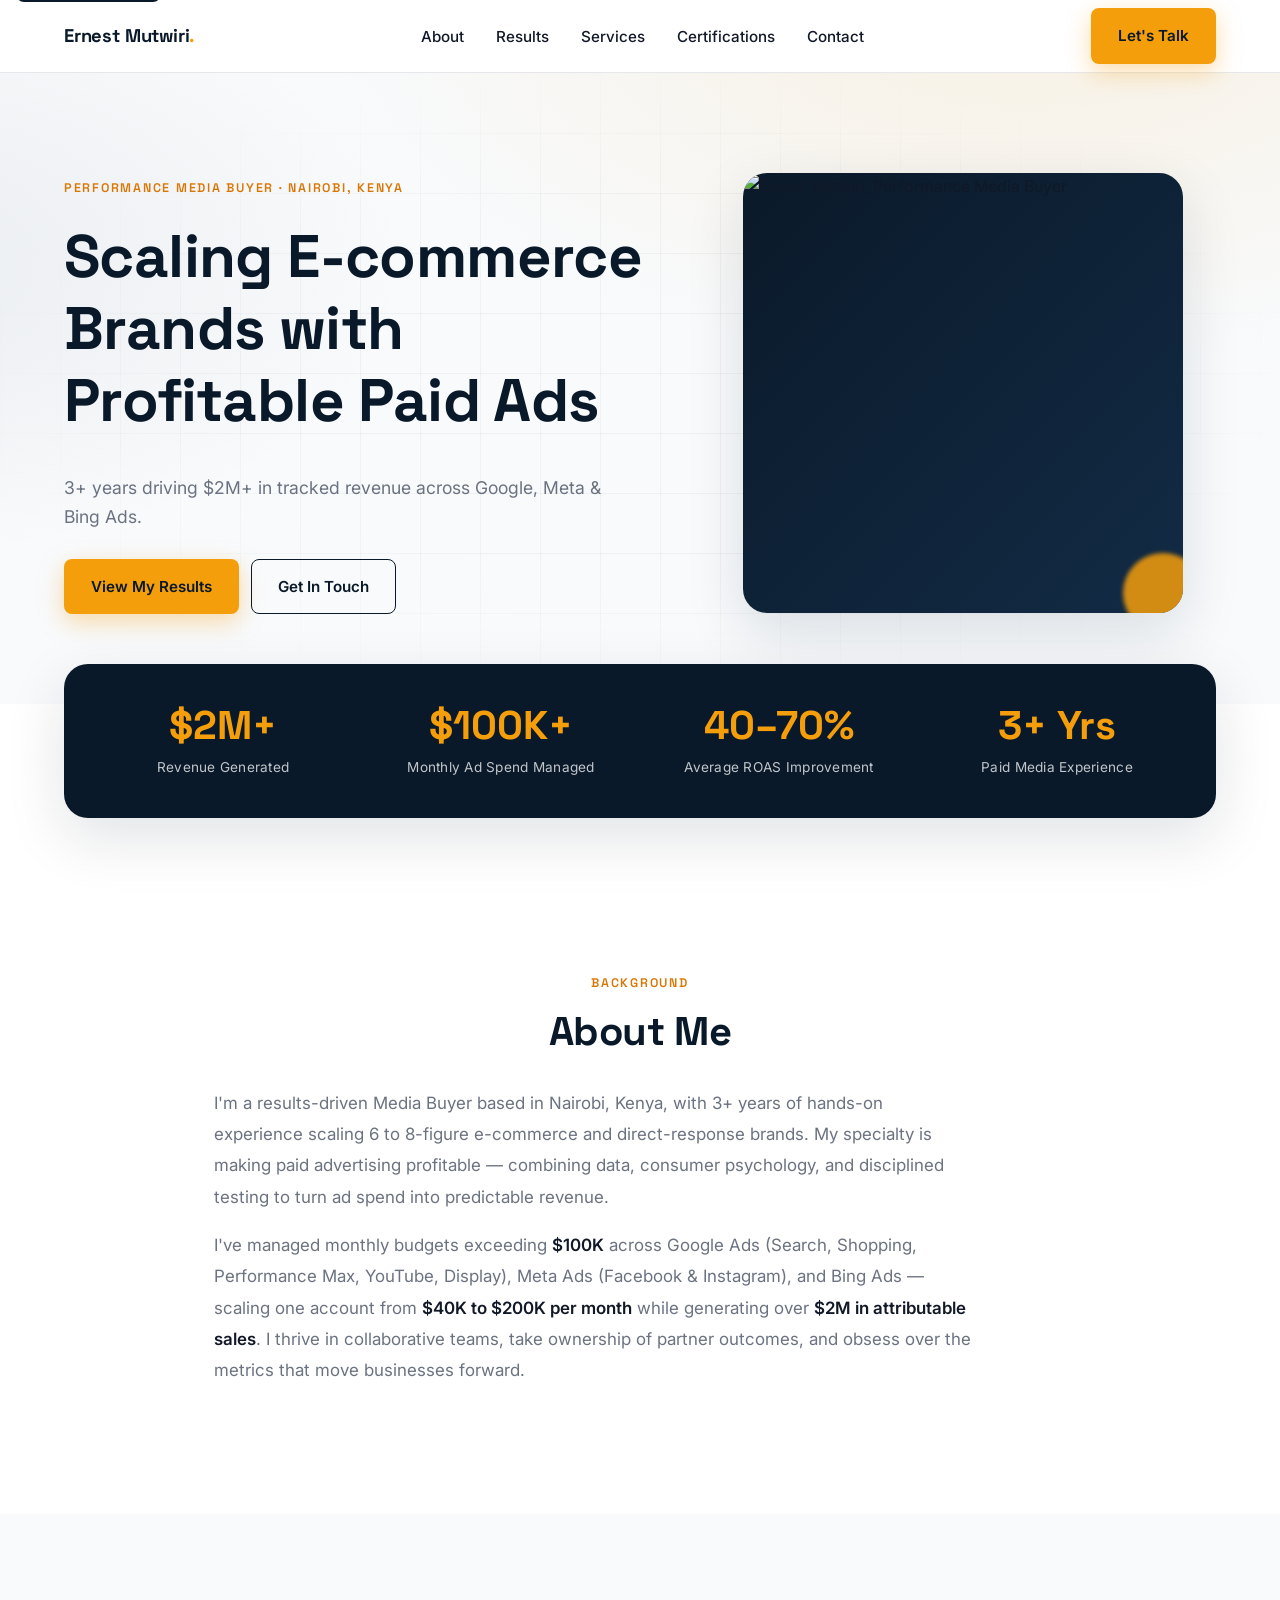
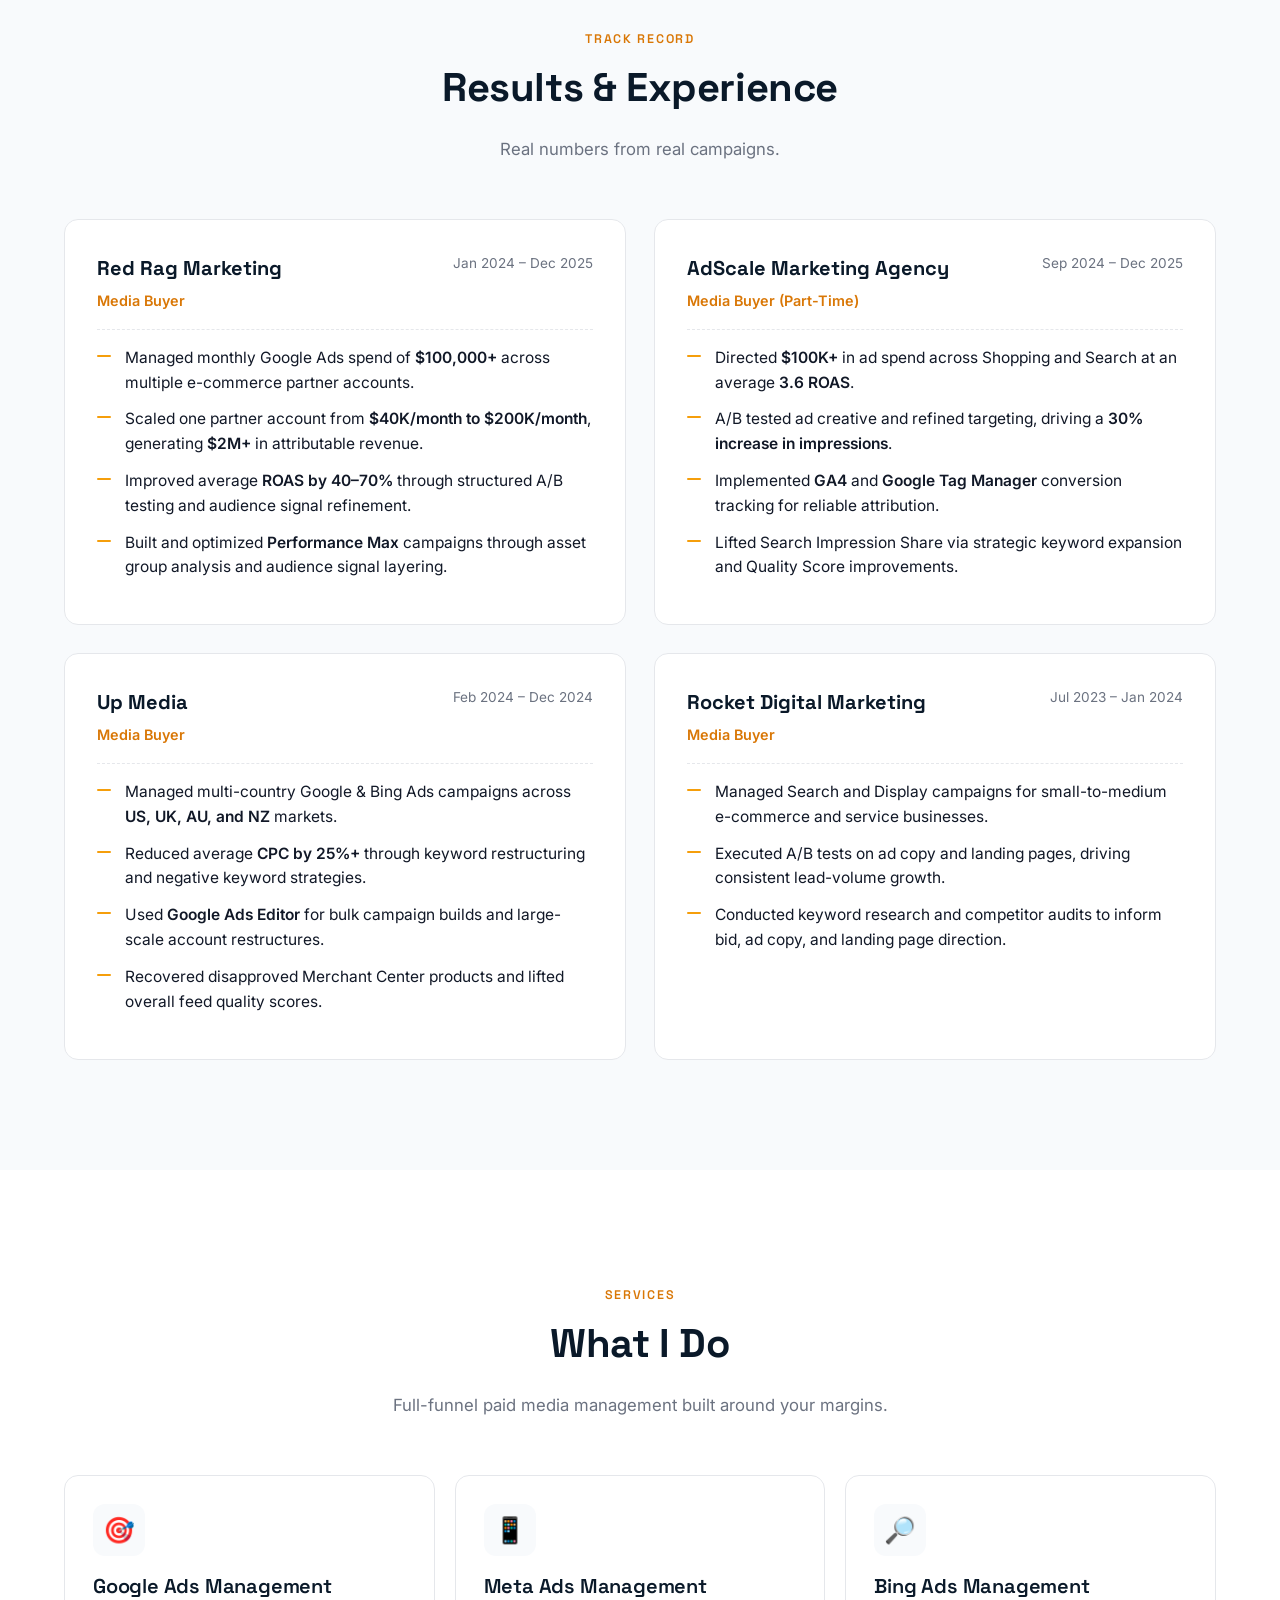
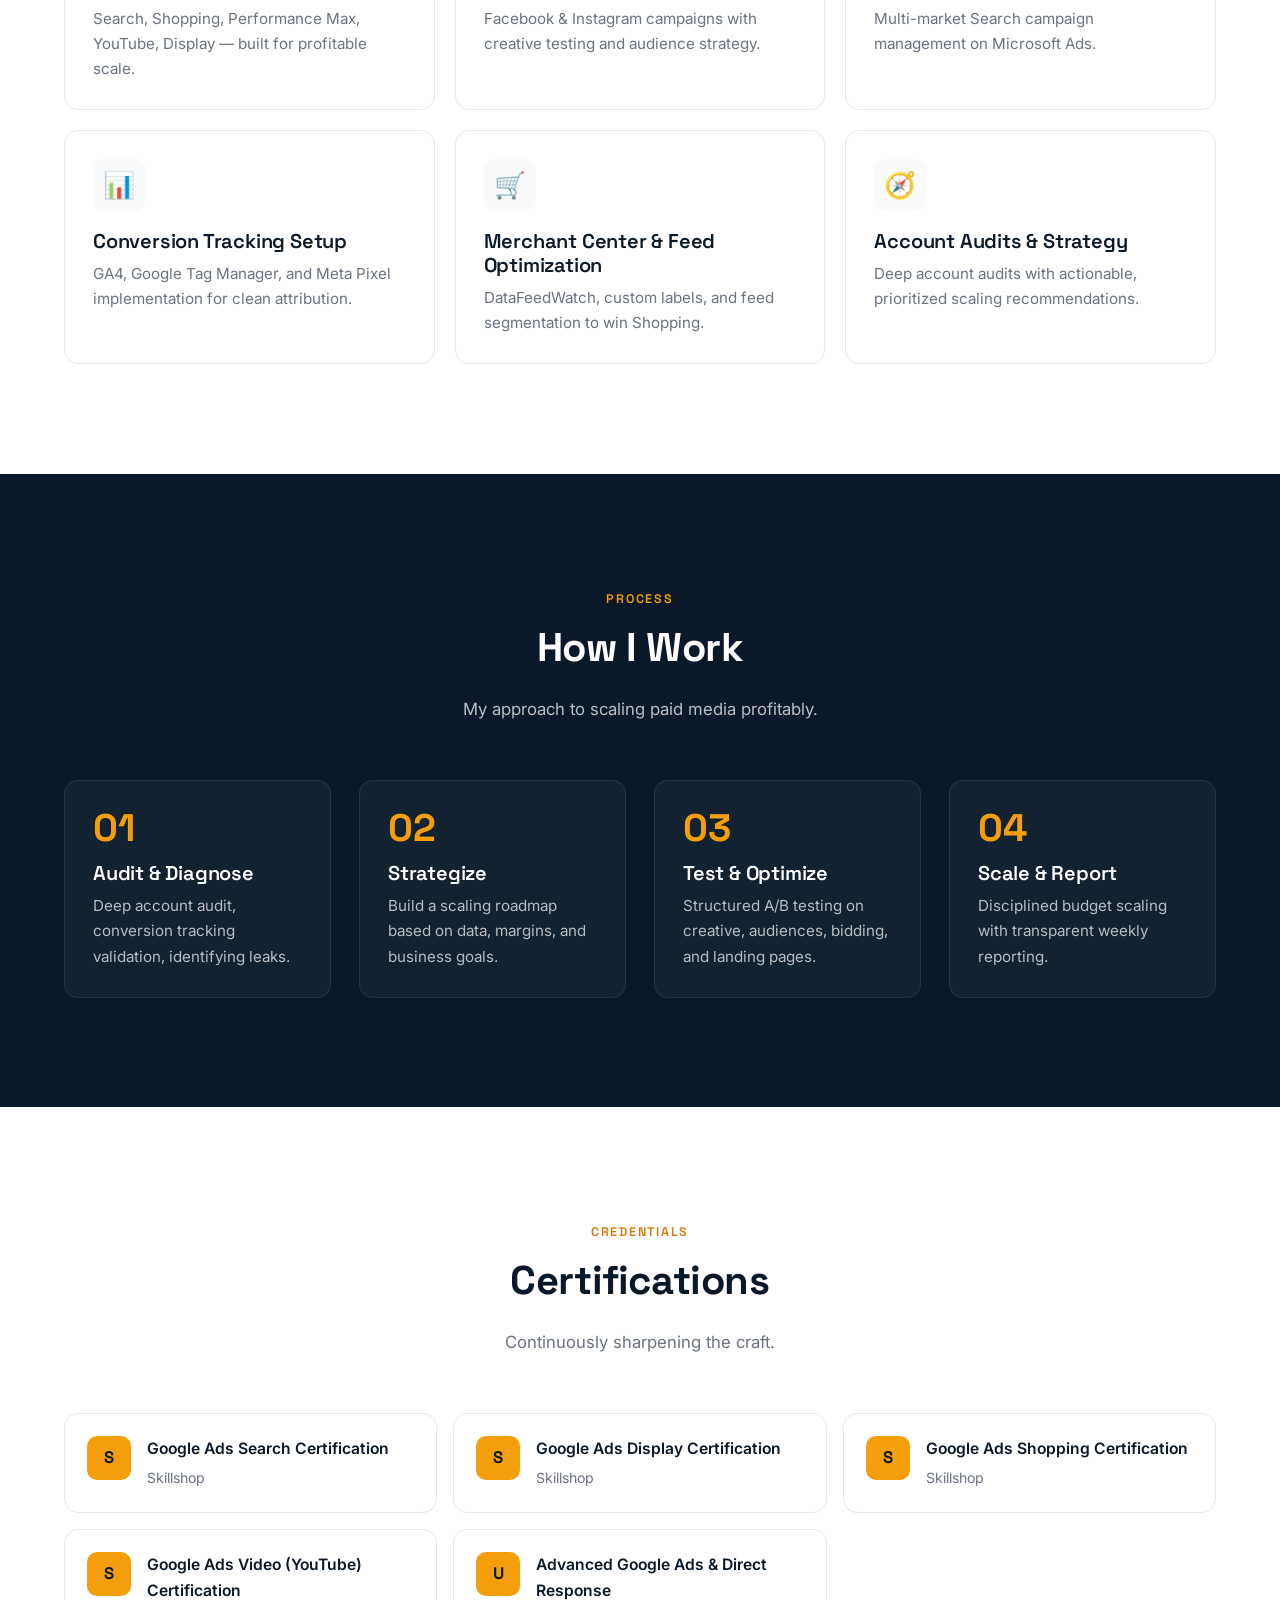
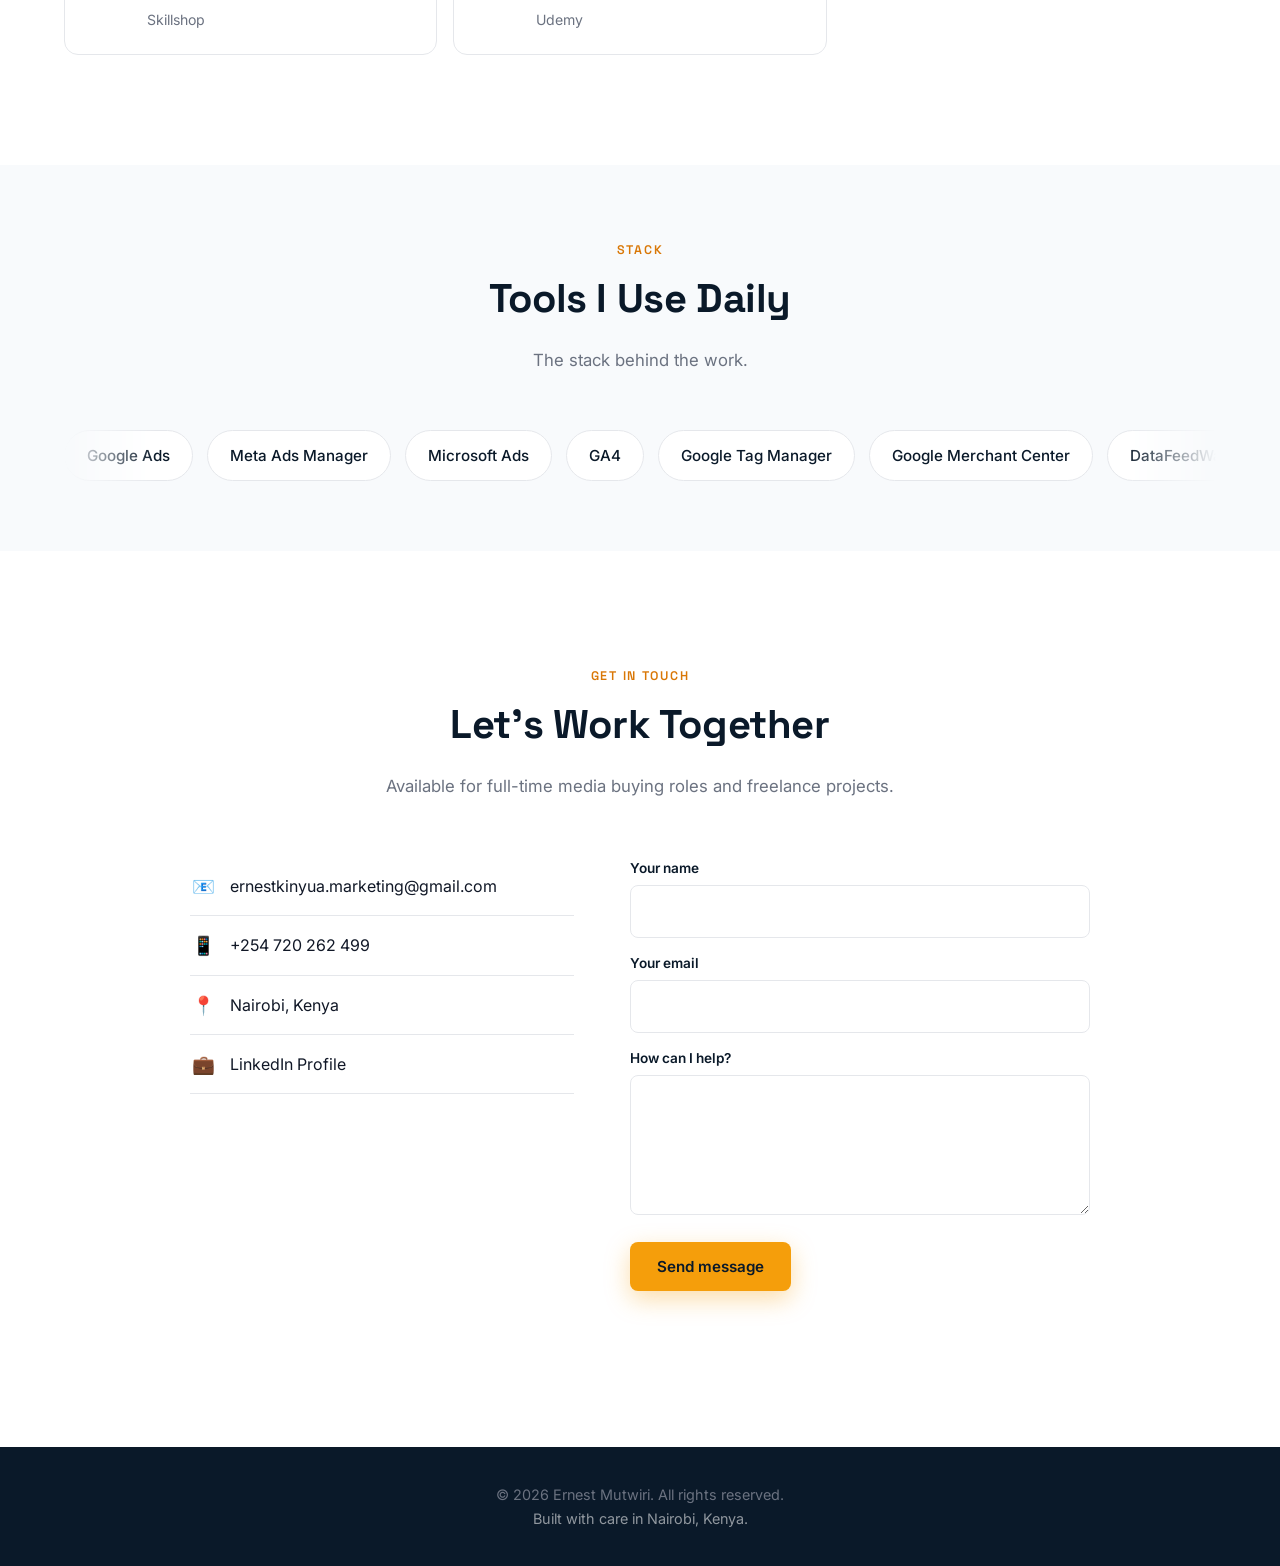
==== index.html @ 40b2b043 "Scaffold portfolio: HTML, styles, content.js, Netlify config" ====
<!DOCTYPE html>
<html lang="en">
<head>
  <meta charset="UTF-8" />
  <meta name="viewport" content="width=device-width, initial-scale=1" />
  <meta name="theme-color" content="#0A1929" />

  <!-- Primary SEO -->
  <title>Ernest Mutwiri — Performance Media Buyer | Google, Meta &amp; Bing Ads</title>
  <meta name="description" content="Performance Media Buyer with 3+ years scaling e-commerce brands across Google, Meta, and Bing Ads. $2M+ in tracked revenue generated." />
  <meta name="author" content="Ernest Mutwiri" />

  <!-- Open Graph / Social -->
  <meta property="og:type" content="website" />
  <meta property="og:title" content="Ernest Mutwiri — Performance Media Buyer" />
  <meta property="og:description" content="3+ years scaling e-commerce brands across Google, Meta & Bing Ads. $2M+ in tracked revenue." />
  <meta property="og:image" content="assets/og-image.jpg" />
  <meta name="twitter:card" content="summary_large_image" />

  <!-- Favicon: simple EM monogram via inline SVG -->
  <link rel="icon" type="image/svg+xml" href="data:image/svg+xml;utf8,<svg xmlns='http://www.w3.org/2000/svg' viewBox='0 0 64 64'><rect width='64' height='64' rx='12' fill='%230A1929'/><text x='50%25' y='54%25' text-anchor='middle' dominant-baseline='middle' font-family='Inter,Arial,sans-serif' font-size='28' font-weight='700' fill='%23F59E0B'>EM</text></svg>" />

  <!-- Google Fonts -->
  <link rel="preconnect" href="https://fonts.googleapis.com" />
  <link rel="preconnect" href="https://fonts.gstatic.com" crossorigin />
  <link href="https://fonts.googleapis.com/css2?family=Inter:wght@400;500;600;700&family=Space+Grotesk:wght@500;600;700&display=swap" rel="stylesheet" />

  <link rel="stylesheet" href="styles.css" />
</head>
<body>

  <a class="skip-link" href="#main">Skip to content</a>

  <!-- ==================== NAVIGATION ==================== -->
  <header class="nav" role="banner">
    <div class="container nav-inner">
      <a class="nav-brand" href="#top" aria-label="Home">
        <span data-content="nav.brand">Ernest Mutwiri</span><span class="dot">.</span>
      </a>

      <nav aria-label="Primary">
        <ul class="nav-links" data-content="nav.links"></ul>
      </nav>

      <a class="btn btn-primary nav-cta" href="#contact">Let's Talk</a>

      <button class="nav-toggle" aria-controls="mobile-menu" aria-expanded="false" aria-label="Open menu">
        <span></span><span></span><span></span>
      </button>
    </div>

    <div class="nav-mobile" id="mobile-menu">
      <ul data-content="nav.links"></ul>
      <a class="btn btn-primary" href="#contact">Let's Talk</a>
    </div>
  </header>

  <main id="main">

    <!-- ==================== HERO ==================== -->
    <section class="hero" id="top">
      <div class="container hero-inner">
        <div class="hero-text reveal">
          <span class="eyebrow" data-content="hero.eyebrow"></span>
          <h1 data-content="hero.heading"></h1>
          <p class="lede" data-content="hero.subheading"></p>
          <div class="hero-ctas">
            <a class="btn btn-primary"   data-content-href="hero.ctaPrimary.href"   data-content="hero.ctaPrimary.label"></a>
            <a class="btn btn-secondary" data-content-href="hero.ctaSecondary.href" data-content="hero.ctaSecondary.label"></a>
          </div>
        </div>
        <div class="hero-photo reveal" aria-hidden="false">
          <img data-content-src="hero.profileImage.src" data-content-alt="hero.profileImage.alt" alt="" />
        </div>
      </div>
    </section>

    <!-- ==================== METRICS BAR ==================== -->
    <section class="metrics" aria-label="Key results">
      <div class="container">
        <div class="metrics-grid reveal" data-content="metrics"></div>
      </div>
    </section>

    <!-- ==================== ABOUT ==================== -->
    <section class="about" id="about">
      <div class="container about-inner reveal">
        <div class="section-head" style="margin-bottom: 32px;">
          <span class="eyebrow">Background</span>
          <h2 data-content="about.heading"></h2>
        </div>
        <div data-content="about.paragraphs"></div>
      </div>
    </section>

    <!-- ==================== RESULTS / EXPERIENCE ==================== -->
    <section class="results" id="results">
      <div class="container">
        <div class="section-head reveal">
          <span class="eyebrow">Track Record</span>
          <h2 data-content="results.heading"></h2>
          <p class="subheading" data-content="results.subheading"></p>
        </div>
        <div class="results-grid reveal" data-content="results.cards"></div>
      </div>
    </section>

    <!-- ==================== SERVICES ==================== -->
    <section class="services" id="services">
      <div class="container">
        <div class="section-head reveal">
          <span class="eyebrow">Services</span>
          <h2 data-content="services.heading"></h2>
          <p class="subheading" data-content="services.subheading"></p>
        </div>
        <div class="services-grid reveal" data-content="services.items"></div>
      </div>
    </section>

    <!-- ==================== METHODOLOGY ==================== -->
    <section class="methodology">
      <div class="container">
        <div class="section-head reveal">
          <span class="eyebrow">Process</span>
          <h2 data-content="methodology.heading"></h2>
          <p class="subheading" data-content="methodology.subheading"></p>
        </div>
        <div class="steps reveal" data-content="methodology.steps"></div>
      </div>
    </section>

    <!-- ==================== CERTIFICATIONS ==================== -->
    <section class="certifications" id="certifications">
      <div class="container">
        <div class="section-head reveal">
          <span class="eyebrow">Credentials</span>
          <h2 data-content="certifications.heading"></h2>
          <p class="subheading" data-content="certifications.subheading"></p>
        </div>
        <div class="certs-grid reveal" data-content="certifications.items"></div>
      </div>
    </section>

    <!-- ==================== TOOLS ==================== -->
    <section class="tools" aria-label="Tools and platforms">
      <div class="container">
        <div class="section-head reveal">
          <span class="eyebrow">Stack</span>
          <h2 data-content="tools.heading"></h2>
          <p class="subheading" data-content="tools.subheading"></p>
        </div>
        <div class="tools-marquee reveal">
          <div class="tools-track" data-content="tools.items"></div>
          <div class="tools-track" data-content="tools.items" aria-hidden="true"></div>
        </div>
      </div>
    </section>

    <!-- ==================== CONTACT ==================== -->
    <section class="contact" id="contact">
      <div class="container">
        <div class="section-head reveal">
          <span class="eyebrow">Get in touch</span>
          <h2 data-content="contact.heading"></h2>
          <p class="subheading" data-content="contact.subheading"></p>
        </div>

        <div class="contact-grid">
          <div class="contact-details reveal">
            <ul>
              <li><span class="ic">📧</span><a data-content-href="contact.emailHref" data-content="contact.email"></a></li>
              <li><span class="ic">📱</span><a data-content-href="contact.phoneHref" data-content="contact.phone"></a></li>
              <li><span class="ic">📍</span><span data-content="contact.location"></span></li>
              <li><span class="ic">💼</span><a data-content-href="contact.linkedin" target="_blank" rel="noopener">LinkedIn Profile</a></li>
            </ul>
          </div>

          <form class="contact-form reveal"
                name="contact"
                method="POST"
                data-netlify="true"
                netlify-honeypot="bot-field">
            <input type="hidden" name="form-name" value="contact" />
            <p class="sr-only">
              <label>Don't fill this out if you're human: <input name="bot-field" /></label>
            </p>

            <div>
              <label for="cf-name" data-content="contact.form.nameLabel"></label>
              <input id="cf-name" name="name" type="text" required autocomplete="name" />
            </div>
            <div>
              <label for="cf-email" data-content="contact.form.emailLabel"></label>
              <input id="cf-email" name="email" type="email" required autocomplete="email" />
            </div>
            <div>
              <label for="cf-message" data-content="contact.form.messageLabel"></label>
              <textarea id="cf-message" name="message" required></textarea>
            </div>
            <button class="btn btn-primary" type="submit" data-content="contact.form.submitLabel"></button>
            <p class="form-status" role="status" aria-live="polite"></p>
          </form>
        </div>
      </div>
    </section>
  </main>

  <!-- ==================== FOOTER ==================== -->
  <footer class="footer">
    <div class="container">
      <p data-content="footer.copyright" style="margin:0;"></p>
      <p class="small" data-content="footer.note" style="margin:0;"></p>
    </div>
  </footer>

  <!-- ==================== STRUCTURED DATA (SEO) ==================== -->
  <script type="application/ld+json" id="ld-person"></script>

  <!-- ==================== CONTENT + RENDER ==================== -->
  <script src="content.js"></script>
  <script>
    /* -------------------------------------------------------------------------
       Tiny render layer — binds SITE_CONTENT (from content.js) into the DOM
       via data-content / data-content-href / data-content-src / data-content-alt
       attributes. Keeps content.js purely data; markup stays here.
       ------------------------------------------------------------------------- */
    (function () {
      const C = window.SITE_CONTENT;
      if (!C) { console.error("SITE_CONTENT missing — check content.js"); return; }

      // Sync <title> / meta with content.js so it's the single source of truth
      document.title = C.meta.title;
      setMeta("description", C.meta.description);
      setMetaProp("og:title",       C.meta.title);
      setMetaProp("og:description", C.meta.description);
      setMetaProp("og:image",       C.meta.ogImage);
      setMetaProp("og:url",         C.meta.siteUrl);

      // Convenience derived fields
      C.contact.emailHref = "mailto:" + C.contact.email;
      C.contact.phoneHref = "tel:" + C.contact.phone.replace(/\s+/g, "");

      // Resolve dotted-path lookups: "hero.ctaPrimary.label" -> C.hero.ctaPrimary.label
      const get = (path) => path.split(".").reduce((o, k) => (o == null ? o : o[k]), C);

      // Markdown-style bold: **text** -> <strong>text</strong>
      const fmt = (s) =>
        String(s).replace(/\*\*(.+?)\*\*/g, "<strong>$1</strong>");

      // Renderers for collections we don't want to express as raw strings
      const RENDERERS = {
        "nav.links": (links) =>
          links.map(l => `<li><a href="${l.href}">${escape(l.label)}</a></li>`).join(""),

        "metrics": (items) =>
          items.map(m => `
            <div class="metric">
              <div class="value">${escape(m.value)}</div>
              <span class="label">${escape(m.label)}</span>
            </div>`).join(""),

        "about.paragraphs": (paras) =>
          paras.map(p => `<p>${fmt(escape(p))}</p>`).join(""),

        "results.cards": (cards) =>
          cards.map(c => `
            <article class="result-card">
              <header class="role-head">
                <div>
                  <span class="company">${escape(c.company)}</span>
                  <span class="role">${escape(c.role)}</span>
                </div>
                <span class="dates">${escape(c.dates)}</span>
              </header>
              <ul>
                ${c.achievements.map(a => `<li>${fmt(escape(a))}</li>`).join("")}
              </ul>
            </article>`).join(""),

        "services.items": (items) =>
          items.map(s => `
            <article class="service-card">
              <span class="icon" aria-hidden="true">${escape(s.icon)}</span>
              <h3>${escape(s.title)}</h3>
              <p>${escape(s.description)}</p>
            </article>`).join(""),

        "methodology.steps": (steps) =>
          steps.map(s => `
            <article class="step">
              <span class="num">${escape(s.number)}</span>
              <h3>${escape(s.title)}</h3>
              <p>${escape(s.description)}</p>
            </article>`).join(""),

        "certifications.items": (items) =>
          items.map(c => `
            <div class="cert">
              <span class="badge" aria-hidden="true">${initials(c.issuer)}</span>
              <div class="body">
                <strong>${escape(c.name)}</strong>
                <span>${escape(c.issuer)}</span>
              </div>
            </div>`).join(""),

        "tools.items": (items) =>
          items.map(t => `<span class="tool-chip">${escape(t)}</span>`).join(""),
      };

      // Bind all data-content placeholders
      document.querySelectorAll("[data-content]").forEach(el => {
        const path  = el.getAttribute("data-content");
        const value = get(path);
        if (value == null) return;

        if (RENDERERS[path]) {
          el.innerHTML = RENDERERS[path](value);
        } else if (Array.isArray(value)) {
          el.textContent = value.join(", ");
        } else {
          el.innerHTML = fmt(escape(value));
        }
      });

      document.querySelectorAll("[data-content-href]").forEach(el => {
        const v = get(el.getAttribute("data-content-href"));
        if (v != null) el.setAttribute("href", v);
      });
      document.querySelectorAll("[data-content-src]").forEach(el => {
        const v = get(el.getAttribute("data-content-src"));
        if (v != null) el.setAttribute("src", v);
      });
      document.querySelectorAll("[data-content-alt]").forEach(el => {
        const v = get(el.getAttribute("data-content-alt"));
        if (v != null) el.setAttribute("alt", v);
      });

      // JSON-LD structured data for SEO (Google rich results)
      const ld = {
        "@context": "https://schema.org",
        "@type": "Person",
        "name": C.meta.author,
        "jobTitle": "Performance Media Buyer",
        "email": "mailto:" + C.contact.email,
        "telephone": C.contact.phone,
        "address": { "@type": "PostalAddress", "addressLocality": "Nairobi", "addressCountry": "KE" },
        "url": C.meta.siteUrl,
        "knowsAbout": ["Google Ads", "Meta Ads", "Bing Ads", "Performance Marketing", "E-commerce", "GA4", "Google Tag Manager"]
      };
      document.getElementById("ld-person").textContent = JSON.stringify(ld);

      /* ----- Mobile nav toggle ----- */
      const toggle = document.querySelector(".nav-toggle");
      const menu   = document.getElementById("mobile-menu");
      toggle.addEventListener("click", () => {
        const open = toggle.getAttribute("aria-expanded") === "true";
        toggle.setAttribute("aria-expanded", String(!open));
        toggle.setAttribute("aria-label", open ? "Open menu" : "Close menu");
        menu.classList.toggle("open", !open);
      });
      // Close on link tap (mobile)
      menu.addEventListener("click", (e) => {
        if (e.target.matches("a")) {
          toggle.setAttribute("aria-expanded", "false");
          menu.classList.remove("open");
        }
      });

      /* ----- Scroll reveal ----- */
      const io = new IntersectionObserver(entries => {
        entries.forEach(en => {
          if (en.isIntersecting) {
            en.target.classList.add("is-visible");
            io.unobserve(en.target);
          }
        });
      }, { threshold: 0.12 });
      document.querySelectorAll(".reveal").forEach(el => io.observe(el));

      /* ----- Contact form (Netlify-enhanced UX) ----- */
      const form = document.querySelector(".contact-form");
      const status = form?.querySelector(".form-status");
      form?.addEventListener("submit", (e) => {
        // Let Netlify handle it on production; on local file:// give friendly feedback.
        if (location.protocol === "file:") {
          e.preventDefault();
          if (status) status.textContent = "Form submission requires deployment (Netlify). Looks good locally!";
        }
      });

      /* ----- Helpers ----- */
      function escape(s) {
        return String(s)
          .replace(/&/g, "&amp;")
          .replace(/</g, "&lt;")
          .replace(/>/g, "&gt;")
          .replace(/"/g, "&quot;");
      }
      function initials(s) {
        return String(s).split(/\s+/).map(w => w[0]).join("").slice(0, 2).toUpperCase();
      }
      function setMeta(name, value) {
        let el = document.querySelector(`meta[name="${name}"]`);
        if (!el) { el = document.createElement("meta"); el.setAttribute("name", name); document.head.appendChild(el); }
        el.setAttribute("content", value);
      }
      function setMetaProp(prop, value) {
        let el = document.querySelector(`meta[property="${prop}"]`);
        if (!el) { el = document.createElement("meta"); el.setAttribute("property", prop); document.head.appendChild(el); }
        el.setAttribute("content", value);
      }
    })();
  </script>
</body>
</html>
---- styles.css ----
/* =============================================================================
   Ernest Mutwiri — Portfolio Styles
   Mobile-first. Breakpoints: 768px (tablet), 1024px (desktop).
   ============================================================================= */

/* ---- Design Tokens ------------------------------------------------------- */
:root {
  --navy:        #0A1929;
  --navy-soft:   #122B45;
  --white:       #FFFFFF;
  --offwhite:    #F8FAFC;
  --gold:        #F59E0B;
  --gold-dark:   #D97706;
  --grey:        #6B7280;
  --grey-light:  #E5E7EB;
  --grey-soft:   #F3F4F6;
  --text:        #111827;

  --radius-sm: 8px;
  --radius:    14px;
  --radius-lg: 24px;

  --shadow-sm: 0 1px 2px rgba(10, 25, 41, 0.06);
  --shadow:    0 6px 24px rgba(10, 25, 41, 0.08);
  --shadow-lg: 0 20px 60px rgba(10, 25, 41, 0.12);

  --container:    1200px;
  --container-sm: 900px;

  --font-body:    "Inter", system-ui, -apple-system, "Segoe UI", sans-serif;
  --font-heading: "Space Grotesk", "Inter", system-ui, sans-serif;
}

/* ---- Reset / Base -------------------------------------------------------- */
*, *::before, *::after { box-sizing: border-box; }

html {
  scroll-behavior: smooth;
  scroll-padding-top: 80px; /* offset for sticky nav when anchor-jumping */
  -webkit-text-size-adjust: 100%;
}

body {
  margin: 0;
  font-family: var(--font-body);
  font-size: 16px;
  line-height: 1.65;
  color: var(--text);
  background: var(--white);
  -webkit-font-smoothing: antialiased;
  -moz-osx-font-smoothing: grayscale;
}

img { max-width: 100%; display: block; }
a   { color: inherit; text-decoration: none; }
button { font-family: inherit; cursor: pointer; }

/* Visually hidden (for screen-reader-only text and skip link target) */
.sr-only {
  position: absolute; width: 1px; height: 1px;
  padding: 0; margin: -1px; overflow: hidden;
  clip: rect(0,0,0,0); white-space: nowrap; border: 0;
}

/* Skip-to-content link for keyboard users */
.skip-link {
  position: absolute; top: -40px; left: 16px;
  background: var(--navy); color: var(--white);
  padding: 8px 14px; border-radius: var(--radius-sm);
  z-index: 1000; font-weight: 600;
  transition: top 0.2s ease;
}
.skip-link:focus { top: 16px; }

/* ---- Typography ---------------------------------------------------------- */
h1, h2, h3, h4 {
  font-family: var(--font-heading);
  color: var(--navy);
  line-height: 1.2;
  margin: 0 0 0.6em;
  letter-spacing: -0.01em;
}
h1 { font-size: clamp(2rem, 5vw + 1rem, 3.75rem); font-weight: 700; }
h2 { font-size: clamp(1.75rem, 2.5vw + 1rem, 2.5rem); font-weight: 700; }
h3 { font-size: 1.25rem; font-weight: 600; }
p  { margin: 0 0 1em; color: var(--grey); }
strong { color: var(--text); font-weight: 600; }

/* ---- Layout helpers ------------------------------------------------------ */
.container {
  width: 100%;
  max-width: var(--container);
  margin: 0 auto;
  padding: 0 24px;
}
section { padding: 80px 0; }
@media (min-width: 1024px) { section { padding: 110px 0; } }

.eyebrow {
  display: inline-block;
  font-family: var(--font-heading);
  font-size: 0.78rem;
  letter-spacing: 0.14em;
  text-transform: uppercase;
  color: var(--gold-dark);
  font-weight: 600;
  margin-bottom: 14px;
}
.section-head { max-width: 720px; margin: 0 auto 56px; text-align: center; }
.section-head .subheading { color: var(--grey); font-size: 1.05rem; }

/* ---- Buttons ------------------------------------------------------------- */
.btn {
  display: inline-flex; align-items: center; justify-content: center; gap: 8px;
  padding: 14px 26px;
  border-radius: var(--radius-sm);
  font-weight: 600;
  font-size: 0.95rem;
  border: 1.5px solid transparent;
  transition: transform 0.2s ease, box-shadow 0.2s ease,
              background 0.2s ease, color 0.2s ease, border-color 0.2s ease;
  white-space: nowrap;
}
.btn-primary {
  background: var(--gold); color: var(--navy);
  box-shadow: 0 8px 24px rgba(245, 158, 11, 0.35);
}
.btn-primary:hover {
  background: var(--gold-dark); color: var(--white);
  transform: translateY(-2px);
  box-shadow: 0 12px 28px rgba(245, 158, 11, 0.45);
}
.btn-secondary {
  background: transparent; color: var(--navy);
  border-color: var(--navy);
}
.btn-secondary:hover {
  background: var(--navy); color: var(--white);
  transform: translateY(-2px);
}

/* =============================================================================
   NAVIGATION
   ============================================================================= */
.nav {
  position: sticky; top: 0; z-index: 50;
  background: rgba(255, 255, 255, 0.85);
  backdrop-filter: saturate(180%) blur(16px);
  -webkit-backdrop-filter: saturate(180%) blur(16px);
  border-bottom: 1px solid var(--grey-light);
}
.nav-inner {
  display: flex; align-items: center; justify-content: space-between;
  height: 72px;
}
.nav-brand {
  font-family: var(--font-heading);
  font-weight: 700;
  font-size: 1.15rem;
  color: var(--navy);
  letter-spacing: -0.01em;
}
.nav-brand .dot { color: var(--gold); }

.nav-links {
  display: none;
  list-style: none; margin: 0; padding: 0;
  gap: 32px; align-items: center;
}
.nav-links a {
  font-size: 0.95rem; font-weight: 500; color: var(--text);
  position: relative; padding: 6px 0;
}
.nav-links a::after {
  content: ""; position: absolute; left: 0; bottom: -2px;
  width: 0; height: 2px; background: var(--gold);
  transition: width 0.25s ease;
}
.nav-links a:hover::after,
.nav-links a:focus-visible::after { width: 100%; }

.nav-cta { display: none; }

@media (min-width: 1024px) {
  .nav-links { display: flex; }
  .nav-cta   { display: inline-flex; }
}

/* Hamburger */
.nav-toggle {
  display: inline-flex; flex-direction: column; gap: 5px;
  width: 44px; height: 44px;
  align-items: center; justify-content: center;
  background: transparent; border: 1px solid var(--grey-light);
  border-radius: var(--radius-sm);
}
.nav-toggle span {
  width: 20px; height: 2px; background: var(--navy);
  transition: transform 0.25s ease, opacity 0.25s ease;
}
.nav-toggle[aria-expanded="true"] span:nth-child(1) { transform: translateY(7px) rotate(45deg); }
.nav-toggle[aria-expanded="true"] span:nth-child(2) { opacity: 0; }
.nav-toggle[aria-expanded="true"] span:nth-child(3) { transform: translateY(-7px) rotate(-45deg); }
@media (min-width: 1024px) { .nav-toggle { display: none; } }

/* Mobile menu */
.nav-mobile {
  display: none;
  position: absolute; left: 0; right: 0; top: 100%;
  background: var(--white);
  border-bottom: 1px solid var(--grey-light);
  padding: 24px;
  box-shadow: var(--shadow);
}
.nav-mobile.open { display: block; }
.nav-mobile ul { list-style: none; padding: 0; margin: 0 0 16px; }
.nav-mobile li { border-bottom: 1px solid var(--grey-light); }
.nav-mobile a {
  display: block; padding: 16px 4px;
  font-weight: 500; font-size: 1rem;
}
.nav-mobile .btn { width: 100%; }

/* =============================================================================
   HERO
   ============================================================================= */
.hero {
  position: relative;
  padding: 64px 0 56px;
  overflow: hidden;
  background:
    radial-gradient(1200px 600px at 80% -10%, rgba(245, 158, 11, 0.10), transparent 60%),
    radial-gradient(900px 500px at -10% 30%, rgba(10, 25, 41, 0.06), transparent 60%),
    var(--offwhite);
}
.hero::before {
  /* faint grid pattern */
  content: "";
  position: absolute; inset: 0;
  background-image:
    linear-gradient(to right, rgba(10,25,41,0.04) 1px, transparent 1px),
    linear-gradient(to bottom, rgba(10,25,41,0.04) 1px, transparent 1px);
  background-size: 60px 60px;
  mask-image: radial-gradient(ellipse at center, black 40%, transparent 75%);
  -webkit-mask-image: radial-gradient(ellipse at center, black 40%, transparent 75%);
  pointer-events: none;
}
.hero-inner {
  position: relative;
  display: grid; grid-template-columns: 1fr; gap: 40px;
  align-items: center;
}
.hero-text { text-align: left; }
.hero h1 { margin-top: 8px; }
.hero h1 .accent { color: var(--gold); }
.hero .lede { font-size: 1.1rem; color: var(--grey); max-width: 560px; }
.hero-ctas { display: flex; flex-wrap: wrap; gap: 12px; margin-top: 28px; }

.hero-photo {
  position: relative;
  width: min(360px, 80%); margin: 0 auto;
  aspect-ratio: 1 / 1;
  border-radius: var(--radius-lg);
  background:
    linear-gradient(135deg, var(--navy), var(--navy-soft));
  box-shadow: var(--shadow-lg);
  overflow: hidden;
}
.hero-photo img {
  width: 100%; height: 100%; object-fit: cover;
}
.hero-photo::after {
  /* gold corner accent */
  content: ""; position: absolute;
  width: 80px; height: 80px;
  right: -20px; bottom: -20px;
  background: var(--gold);
  border-radius: 50%;
  filter: blur(2px); opacity: 0.85;
}

@media (min-width: 1024px) {
  .hero { padding: 100px 0 90px; }
  .hero-inner { grid-template-columns: 1.15fr 1fr; gap: 64px; }
  .hero-photo { width: 100%; max-width: 440px; }
}

/* =============================================================================
   METRICS BAR
   ============================================================================= */
.metrics {
  margin-top: -40px;
  position: relative;
  z-index: 2;
  padding: 0 0 40px;
}
.metrics-grid {
  display: grid; gap: 16px;
  grid-template-columns: repeat(2, 1fr);
  background: var(--navy);
  border-radius: var(--radius-lg);
  padding: 32px 24px;
  box-shadow: var(--shadow-lg);
}
.metric { text-align: center; }
.metric .value {
  font-family: var(--font-heading);
  font-size: clamp(1.6rem, 3.5vw, 2.5rem);
  font-weight: 700;
  color: var(--gold);
  line-height: 1.1;
}
.metric .label {
  display: block; margin-top: 8px;
  color: rgba(255,255,255,0.75);
  font-size: 0.85rem;
  letter-spacing: 0.02em;
}
@media (min-width: 768px) {
  .metrics-grid { grid-template-columns: repeat(4, 1fr); gap: 24px; padding: 40px 32px; }
}

/* =============================================================================
   ABOUT
   ============================================================================= */
.about p { font-size: 1.06rem; line-height: 1.85; max-width: 760px; }
.about p + p { margin-top: 1em; }
.about-inner { max-width: var(--container-sm); margin: 0 auto; }

/* =============================================================================
   RESULTS / EXPERIENCE
   ============================================================================= */
.results { background: var(--offwhite); }
.results-grid { display: grid; gap: 24px; }
@media (min-width: 1024px) {
  .results-grid { grid-template-columns: 1fr 1fr; gap: 28px; }
}

.result-card {
  background: var(--white);
  border: 1px solid var(--grey-light);
  border-radius: var(--radius);
  padding: 32px;
  transition: transform 0.25s ease, box-shadow 0.25s ease, border-color 0.25s ease;
}
.result-card:hover {
  transform: translateY(-4px);
  box-shadow: var(--shadow);
  border-color: transparent;
}
.result-card .role-head {
  display: flex; flex-wrap: wrap; justify-content: space-between; gap: 8px;
  margin-bottom: 16px; padding-bottom: 16px;
  border-bottom: 1px dashed var(--grey-light);
}
.result-card .company { font-family: var(--font-heading); font-size: 1.25rem; font-weight: 700; color: var(--navy); }
.result-card .role    { display: block; color: var(--gold-dark); font-weight: 600; font-size: 0.9rem; margin-top: 4px; }
.result-card .dates   { font-size: 0.85rem; color: var(--grey); white-space: nowrap; }

.result-card ul { list-style: none; padding: 0; margin: 0; }
.result-card li {
  position: relative;
  padding-left: 28px;
  margin-bottom: 12px;
  color: var(--text);
  font-size: 0.97rem;
  line-height: 1.6;
}
.result-card li::before {
  content: "";
  position: absolute; left: 0; top: 9px;
  width: 14px; height: 2px;
  background: var(--gold);
  border-radius: 2px;
}

/* =============================================================================
   SERVICES
   ============================================================================= */
.services-grid {
  display: grid; gap: 20px;
  grid-template-columns: 1fr;
}
@media (min-width: 768px) { .services-grid { grid-template-columns: repeat(2, 1fr); } }
@media (min-width: 1024px) { .services-grid { grid-template-columns: repeat(3, 1fr); } }

.service-card {
  background: var(--white);
  border: 1px solid var(--grey-light);
  border-radius: var(--radius);
  padding: 28px;
  transition: transform 0.25s ease, box-shadow 0.25s ease, border-color 0.25s ease;
}
.service-card:hover {
  transform: translateY(-4px);
  box-shadow: var(--shadow);
  border-color: var(--gold);
}
.service-card .icon {
  display: inline-flex; align-items: center; justify-content: center;
  width: 52px; height: 52px;
  background: var(--offwhite); border-radius: 12px;
  font-size: 1.6rem;
  margin-bottom: 18px;
}
.service-card h3 { margin-bottom: 8px; }
.service-card p  { margin: 0; font-size: 0.95rem; }

/* =============================================================================
   METHODOLOGY
   ============================================================================= */
.methodology { background: var(--navy); color: var(--white); }
.methodology .section-head h2 { color: var(--white); }
.methodology .section-head .subheading { color: rgba(255,255,255,0.72); }
.methodology .eyebrow { color: var(--gold); }

.steps {
  display: grid; gap: 24px;
  grid-template-columns: 1fr;
  position: relative;
}
@media (min-width: 1024px) {
  .steps { grid-template-columns: repeat(4, 1fr); gap: 28px; }
}
.step {
  background: rgba(255,255,255,0.04);
  border: 1px solid rgba(255,255,255,0.08);
  border-radius: var(--radius);
  padding: 28px;
  position: relative;
  transition: transform 0.25s ease, background 0.25s ease;
}
.step:hover { transform: translateY(-3px); background: rgba(255,255,255,0.07); }
.step .num {
  font-family: var(--font-heading);
  font-size: 2.4rem;
  font-weight: 700;
  color: var(--gold);
  line-height: 1;
  display: block; margin-bottom: 14px;
}
.step h3 { color: var(--white); margin-bottom: 8px; }
.step p  { color: rgba(255,255,255,0.7); margin: 0; font-size: 0.95rem; }

/* =============================================================================
   CERTIFICATIONS
   ============================================================================= */
.certs-grid {
  display: grid; gap: 16px;
  grid-template-columns: 1fr;
}
@media (min-width: 768px) { .certs-grid { grid-template-columns: repeat(2, 1fr); } }
@media (min-width: 1024px) { .certs-grid { grid-template-columns: repeat(3, 1fr); } }

.cert {
  display: flex; align-items: flex-start; gap: 16px;
  background: var(--white);
  border: 1px solid var(--grey-light);
  border-radius: var(--radius);
  padding: 22px;
  transition: transform 0.2s ease, box-shadow 0.2s ease;
}
.cert:hover { transform: translateY(-2px); box-shadow: var(--shadow); }
.cert .badge {
  flex: 0 0 auto;
  width: 44px; height: 44px;
  background: var(--gold); color: var(--navy);
  border-radius: 10px;
  display: inline-flex; align-items: center; justify-content: center;
  font-weight: 700; font-family: var(--font-heading);
  font-size: 1.05rem;
}
.cert .body strong { display: block; color: var(--navy); font-size: 0.98rem; margin-bottom: 2px; }
.cert .body span   { color: var(--grey); font-size: 0.88rem; }

/* =============================================================================
   TOOLS  (marquee chips)
   ============================================================================= */
.tools { background: var(--offwhite); padding-top: 70px; padding-bottom: 70px; }
.tools-marquee {
  --gap: 14px;
  display: flex; gap: var(--gap);
  overflow: hidden;
  mask-image: linear-gradient(to right, transparent, black 8%, black 92%, transparent);
  -webkit-mask-image: linear-gradient(to right, transparent, black 8%, black 92%, transparent);
}
.tools-track {
  display: flex; gap: var(--gap);
  flex-shrink: 0;
  animation: marquee 38s linear infinite;
}
.tools:hover .tools-track { animation-play-state: paused; }
.tool-chip {
  flex: 0 0 auto;
  padding: 12px 22px;
  background: var(--white);
  border: 1px solid var(--grey-light);
  border-radius: 999px;
  font-weight: 500;
  font-size: 0.95rem;
  color: var(--navy);
  white-space: nowrap;
}
@keyframes marquee {
  from { transform: translateX(0); }
  to   { transform: translateX(calc(-100% - var(--gap))); }
}

/* =============================================================================
   CONTACT
   ============================================================================= */
.contact-grid {
  display: grid; gap: 36px;
  grid-template-columns: 1fr;
  max-width: var(--container-sm);
  margin: 0 auto;
}
@media (min-width: 1024px) {
  .contact-grid { grid-template-columns: 1fr 1.2fr; gap: 56px; align-items: start; }
}

.contact-details ul { list-style: none; padding: 0; margin: 0; }
.contact-details li {
  display: flex; align-items: center; gap: 14px;
  padding: 14px 0;
  border-bottom: 1px solid var(--grey-light);
  font-size: 1rem;
}
.contact-details li .ic { font-size: 1.15rem; width: 26px; text-align: center; }
.contact-details a:hover { color: var(--gold-dark); }

.contact-form { display: grid; gap: 14px; }
.contact-form label {
  font-size: 0.85rem; font-weight: 600; color: var(--navy);
  display: block; margin-bottom: 6px;
}
.contact-form input,
.contact-form textarea {
  width: 100%;
  padding: 12px 14px;
  font: inherit;
  border: 1.5px solid var(--grey-light);
  border-radius: var(--radius-sm);
  background: var(--white);
  color: var(--text);
  transition: border-color 0.2s ease, box-shadow 0.2s ease;
}
.contact-form input:focus,
.contact-form textarea:focus {
  outline: none;
  border-color: var(--gold);
  box-shadow: 0 0 0 4px rgba(245, 158, 11, 0.15);
}
.contact-form textarea { min-height: 140px; resize: vertical; }
.contact-form .btn { width: 100%; margin-top: 6px; }
@media (min-width: 768px) {
  .contact-form .btn { width: auto; justify-self: start; }
}
.form-status {
  font-size: 0.9rem; color: var(--gold-dark); min-height: 1.2em;
}

/* =============================================================================
   FOOTER
   ============================================================================= */
.footer {
  background: var(--navy);
  color: rgba(255,255,255,0.75);
  padding: 36px 0;
  text-align: center;
  font-size: 0.9rem;
}
.footer .small { color: rgba(255,255,255,0.55); margin-top: 4px; }

/* =============================================================================
   SCROLL REVEAL
   ============================================================================= */
.reveal {
  opacity: 0;
  transform: translateY(18px);
  transition: opacity 0.6s ease, transform 0.6s ease;
  will-change: opacity, transform;
}
.reveal.is-visible { opacity: 1; transform: none; }

/* Respect users who prefer reduced motion */
@media (prefers-reduced-motion: reduce) {
  *, *::before, *::after {
    animation-duration: 0.001ms !important;
    animation-iteration-count: 1 !important;
    transition-duration: 0.001ms !important;
    scroll-behavior: auto !important;
  }
  .reveal { opacity: 1; transform: none; }
}
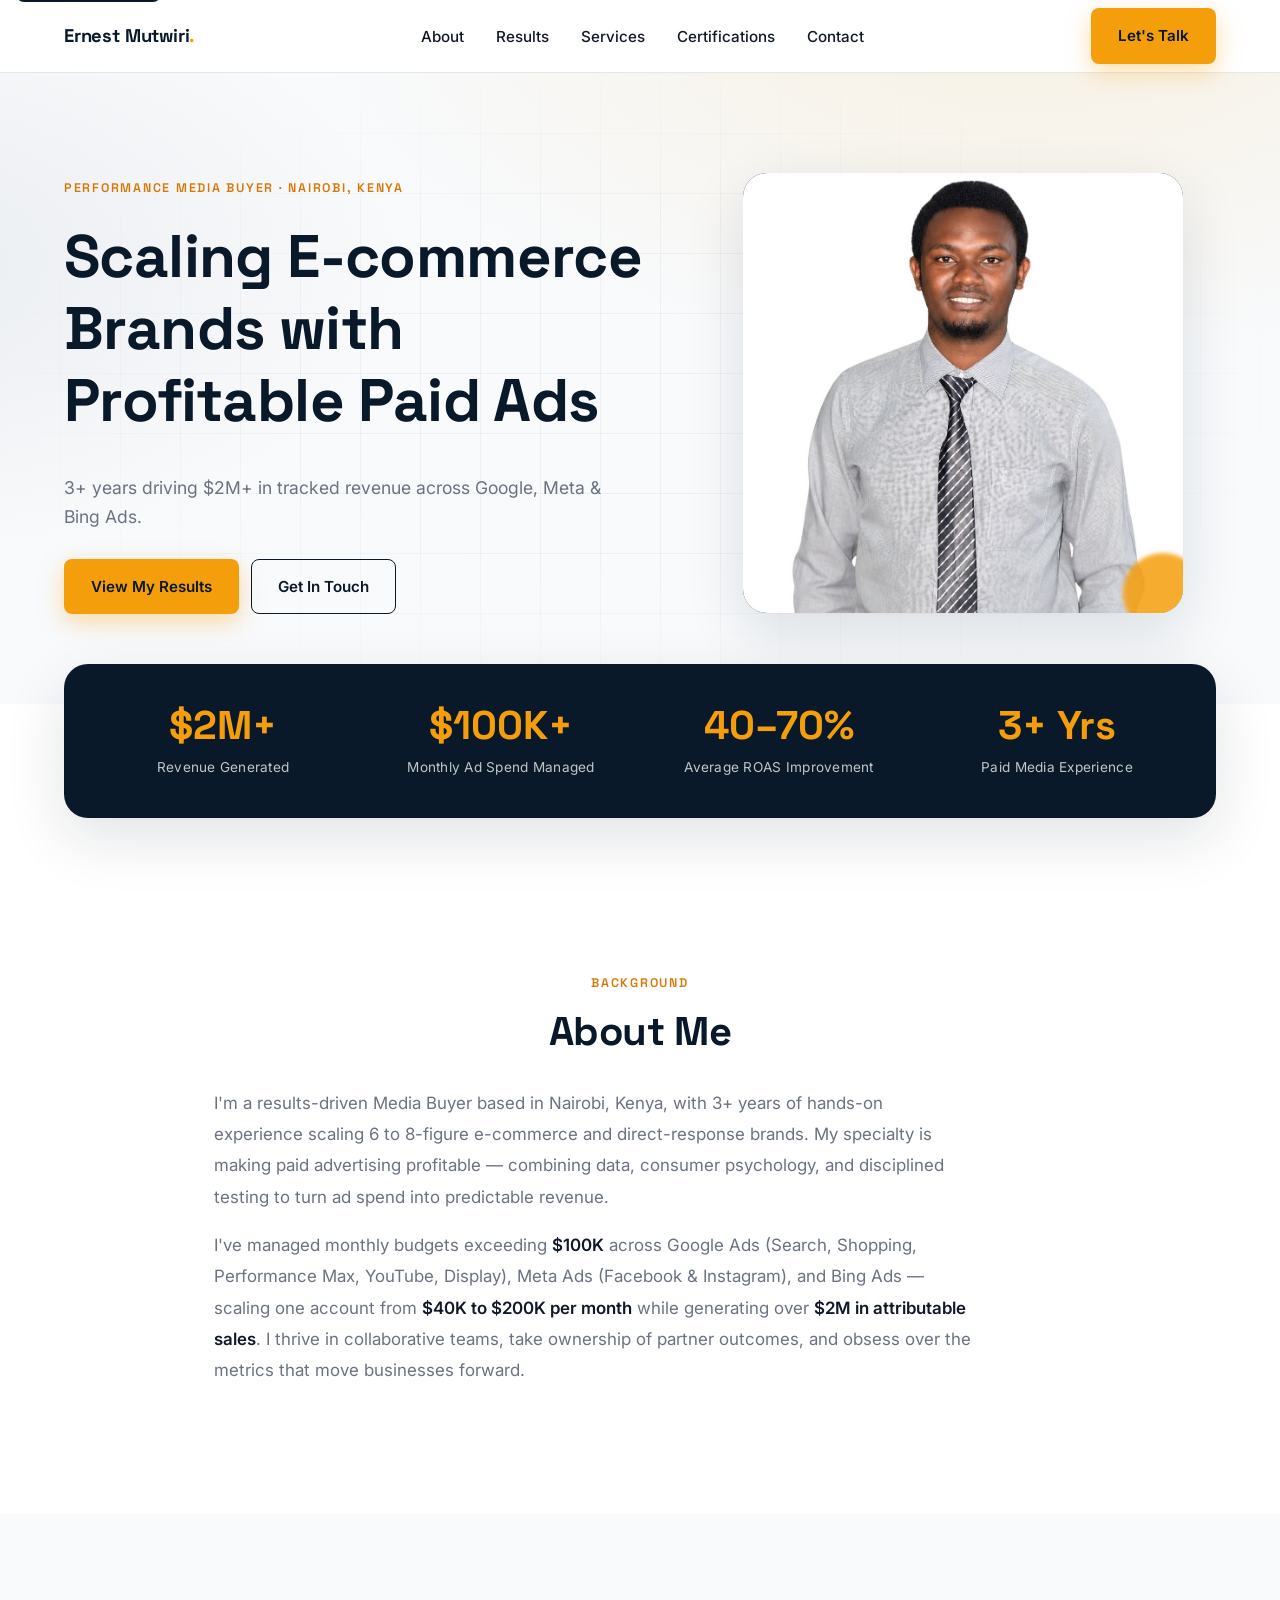
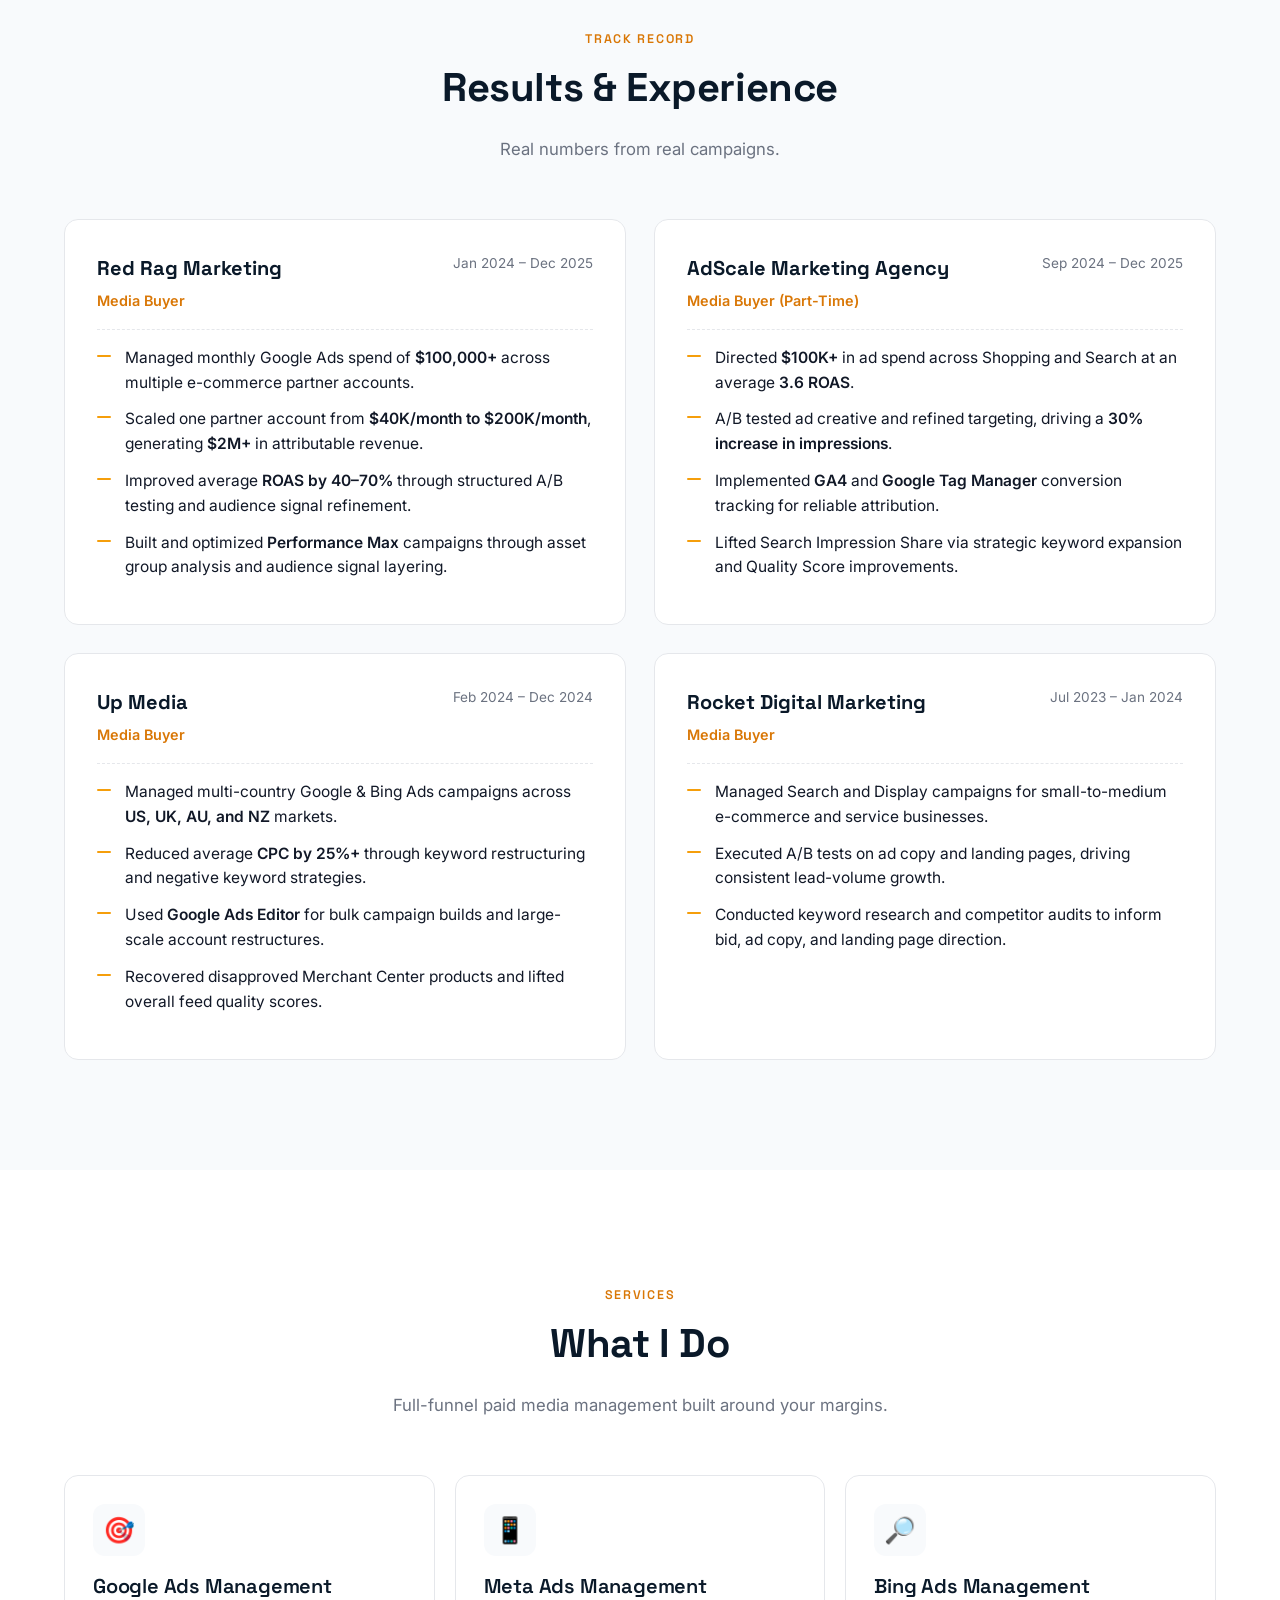
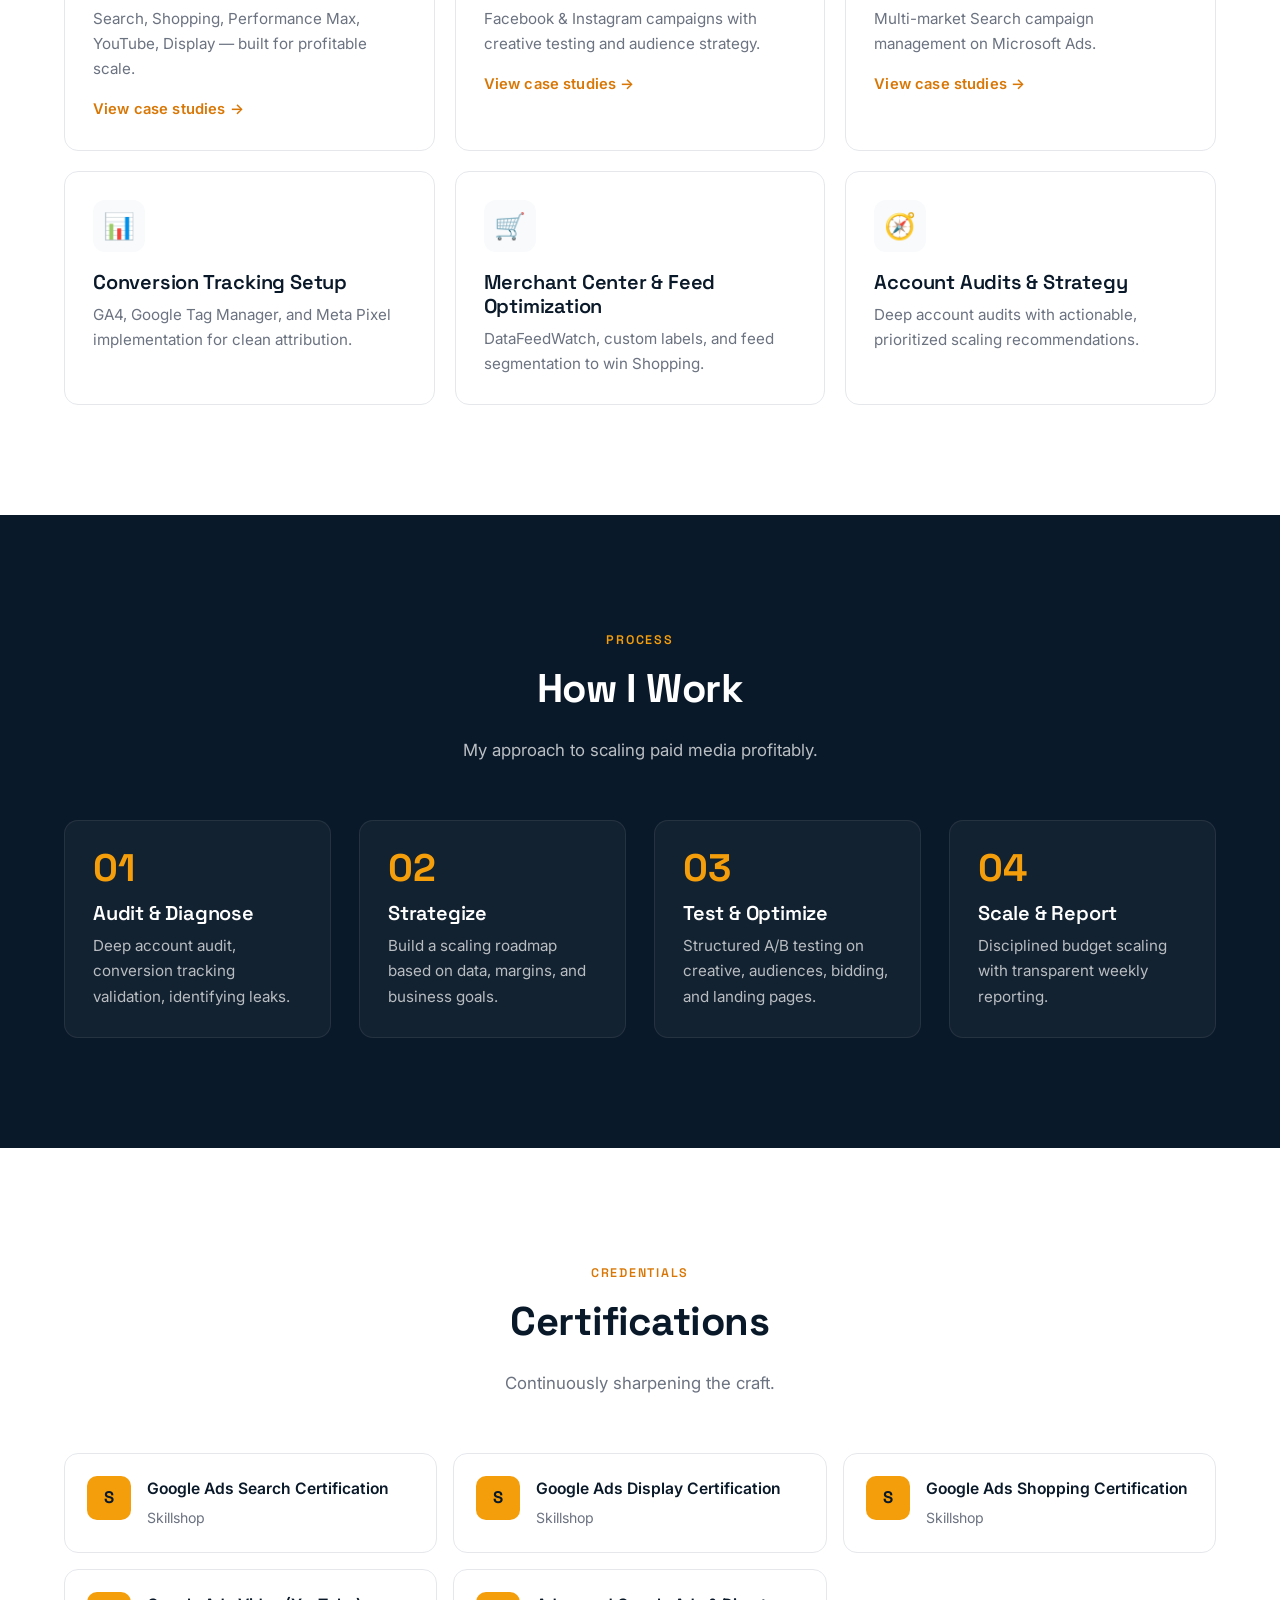
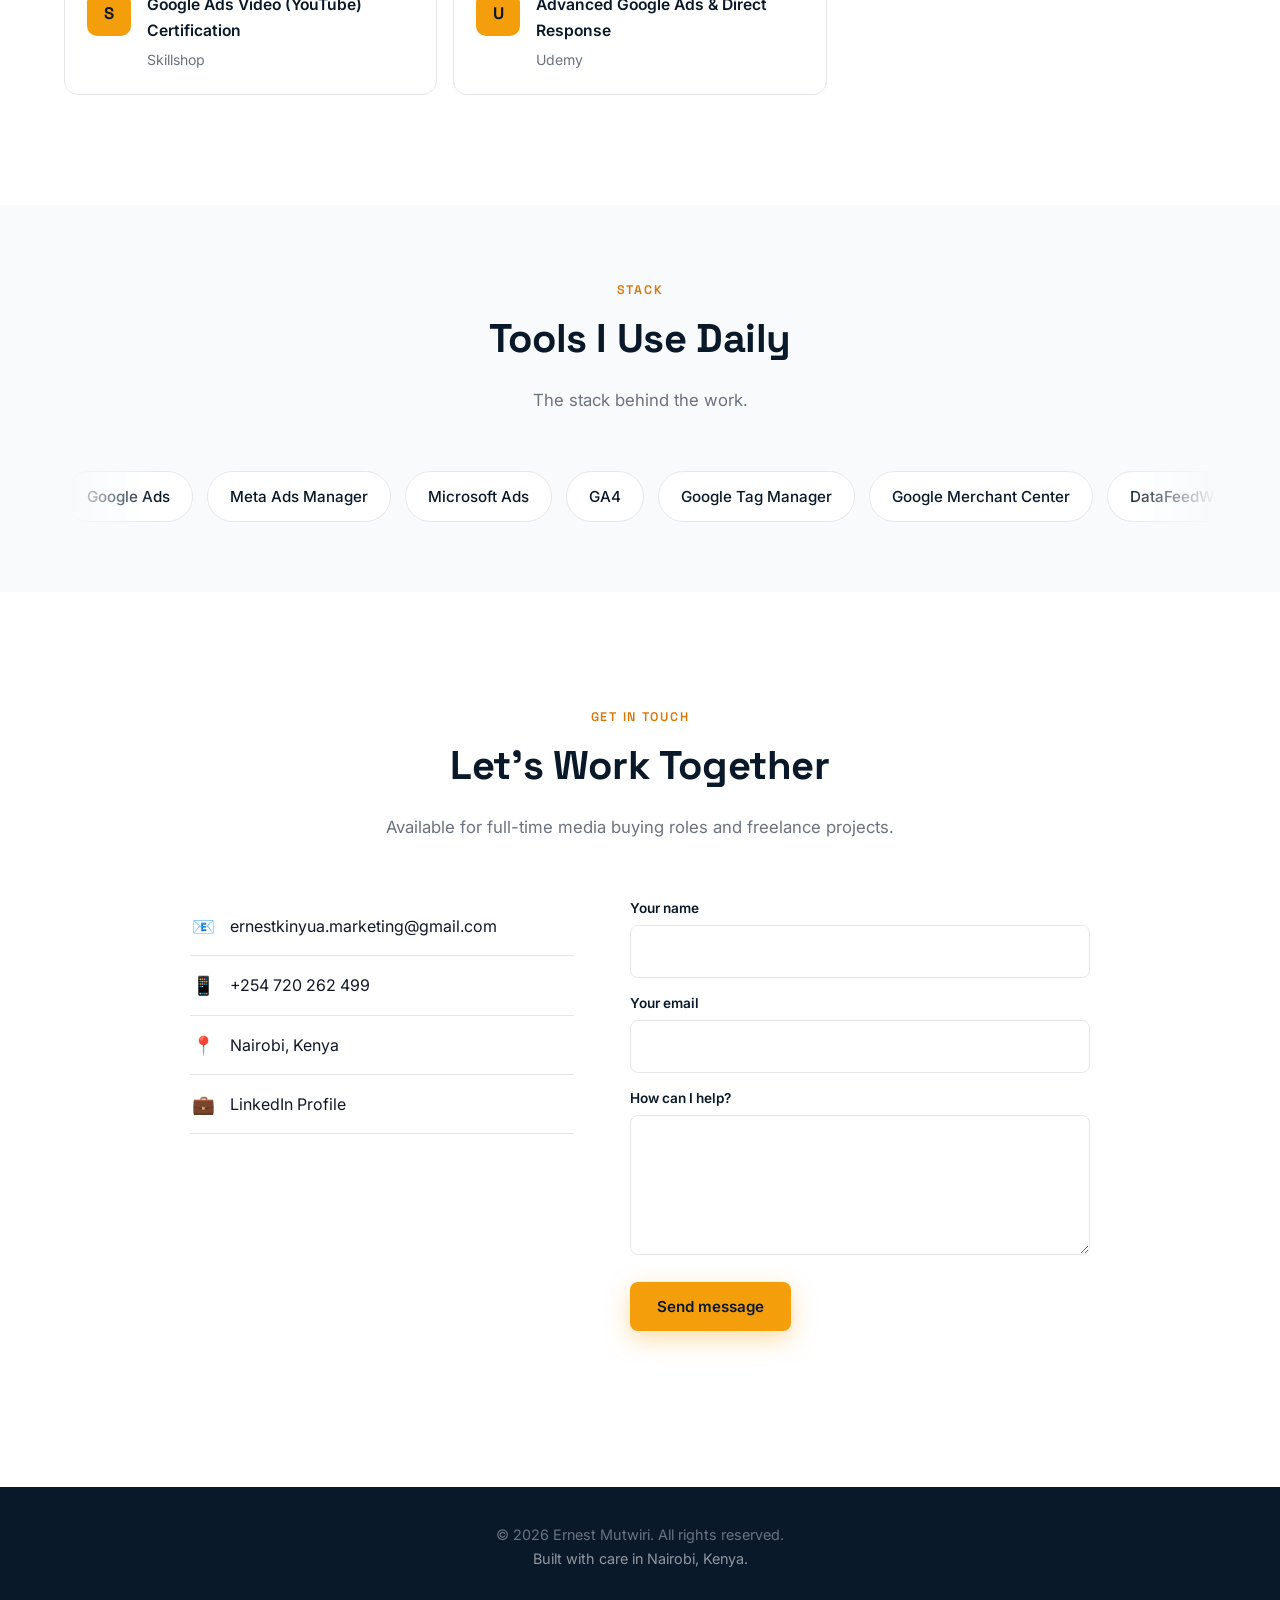
==== commit df6fa167: "Add Google/Meta/Bing case study pages and clickable service cards" ====
--- a/index.html
+++ b/index.html
@@ -278,12 +278,22 @@
             </article>`).join(""),
 
         "services.items": (items) =>
-          items.map(s => `
-            <article class="service-card">
+          items.map(s => {
+            const linkable = !!s.link;
+            const open  = linkable
+              ? `<a href="${escape(s.link)}" class="service-card service-card--link">`
+              : `<article class="service-card">`;
+            const close = linkable ? `</a>` : `</article>`;
+            const cta   = linkable
+              ? `<span class="service-link" aria-hidden="true">View case studies →</span>`
+              : "";
+            return `${open}
               <span class="icon" aria-hidden="true">${escape(s.icon)}</span>
               <h3>${escape(s.title)}</h3>
               <p>${escape(s.description)}</p>
-            </article>`).join(""),
+              ${cta}
+            ${close}`;
+          }).join(""),
 
         "methodology.steps": (steps) =>
           steps.map(s => `
--- a/styles.css
+++ b/styles.css
@@ -572,6 +572,196 @@
 }
 .footer .small { color: rgba(255,255,255,0.55); margin-top: 4px; }
 
+/* Clickable service card variant (Google / Meta / Bing → case study pages) */
+.service-card--link {
+  display: block;
+  position: relative;
+  text-decoration: none;
+  color: inherit;
+}
+.service-card--link::after {
+  /* corner accent bar that grows on hover */
+  content: "";
+  position: absolute; left: 0; bottom: 0;
+  height: 3px; width: 0;
+  background: var(--gold);
+  border-radius: 0 0 var(--radius) var(--radius);
+  transition: width 0.3s ease;
+}
+.service-card--link:hover { border-color: var(--gold); }
+.service-card--link:hover::after { width: 100%; }
+.service-card .service-link {
+  display: inline-block;
+  margin-top: 16px;
+  font-weight: 600;
+  font-size: 0.92rem;
+  color: var(--gold-dark);
+  letter-spacing: 0.01em;
+  transition: transform 0.25s ease;
+}
+.service-card--link:hover .service-link { transform: translateX(4px); }
+
+/* =============================================================================
+   CASE STUDY PAGES  (google-ads.html, meta-ads.html, bing-ads.html)
+   ============================================================================= */
+
+/* Back-to-main pill in nav */
+.nav-back {
+  display: inline-flex; align-items: center; gap: 8px;
+  padding: 8px 14px;
+  font-size: 0.88rem; font-weight: 500;
+  color: var(--navy);
+  border: 1px solid var(--grey-light);
+  border-radius: 999px;
+  transition: background 0.2s ease, color 0.2s ease, border-color 0.2s ease;
+}
+.nav-back:hover { background: var(--navy); color: var(--white); border-color: var(--navy); }
+
+/* Case study hero */
+.cs-hero {
+  position: relative;
+  padding: 80px 0 60px;
+  background:
+    radial-gradient(900px 500px at 15% -20%, rgba(245, 158, 11, 0.10), transparent 60%),
+    radial-gradient(800px 400px at 90% 20%, rgba(10, 25, 41, 0.05), transparent 60%),
+    var(--offwhite);
+  border-bottom: 1px solid var(--grey-light);
+}
+.cs-hero h1 { max-width: 780px; }
+.cs-hero .lede { font-size: 1.1rem; color: var(--grey); max-width: 640px; margin-bottom: 32px; }
+
+.cs-headline-metrics {
+  display: grid; gap: 14px;
+  grid-template-columns: repeat(auto-fit, minmax(180px, 1fr));
+  margin-top: 8px;
+  max-width: 760px;
+}
+.cs-headline-metric {
+  background: var(--white);
+  border: 1px solid var(--grey-light);
+  border-radius: var(--radius);
+  padding: 20px 22px;
+}
+.cs-headline-metric .value {
+  font-family: var(--font-heading);
+  font-size: clamp(1.4rem, 2.5vw, 2rem);
+  color: var(--gold-dark);
+  font-weight: 700;
+  line-height: 1.1;
+  display: block;
+}
+.cs-headline-metric .label {
+  display: block; margin-top: 6px;
+  color: var(--grey); font-size: 0.85rem;
+}
+
+/* Case study cards (the meat of the page) */
+.cs-studies { background: var(--white); }
+.cs-card {
+  background: var(--white);
+  border: 1px solid var(--grey-light);
+  border-radius: var(--radius-lg);
+  padding: 36px;
+  margin-bottom: 28px;
+  transition: box-shadow 0.25s ease, border-color 0.25s ease;
+}
+.cs-card:hover { box-shadow: var(--shadow); border-color: transparent; }
+.cs-card:last-child { margin-bottom: 0; }
+
+.cs-card-head {
+  display: flex; gap: 20px; align-items: flex-start;
+  margin-bottom: 28px; padding-bottom: 24px;
+  border-bottom: 1px dashed var(--grey-light);
+}
+.cs-num {
+  flex: 0 0 auto;
+  font-family: var(--font-heading);
+  font-size: 2rem; font-weight: 700;
+  color: var(--gold);
+  background: var(--navy);
+  width: 64px; height: 64px;
+  border-radius: 14px;
+  display: inline-flex; align-items: center; justify-content: center;
+}
+.cs-card-head h2 { margin: 0 0 6px; font-size: clamp(1.2rem, 2.2vw, 1.55rem); }
+.cs-card-head .cs-meta {
+  margin: 0;
+  font-size: 0.88rem;
+  color: var(--grey);
+  letter-spacing: 0.01em;
+}
+
+.cs-body { display: grid; gap: 28px; grid-template-columns: 1fr; }
+@media (min-width: 900px) { .cs-body { grid-template-columns: 1fr 1fr; } }
+
+.cs-block h3 {
+  font-size: 0.78rem;
+  text-transform: uppercase;
+  letter-spacing: 0.14em;
+  color: var(--gold-dark);
+  font-family: var(--font-heading);
+  font-weight: 600;
+  margin-bottom: 12px;
+}
+.cs-block p { color: var(--text); font-size: 0.98rem; line-height: 1.7; margin: 0; }
+.cs-block ul { list-style: none; padding: 0; margin: 0; }
+.cs-block li {
+  position: relative; padding-left: 26px; margin-bottom: 12px;
+  color: var(--text); font-size: 0.96rem; line-height: 1.6;
+}
+.cs-block li::before {
+  content: ""; position: absolute; left: 0; top: 9px;
+  width: 14px; height: 2px; background: var(--gold); border-radius: 2px;
+}
+
+/* Results sub-section */
+.cs-results {
+  margin-top: 28px; padding-top: 24px;
+  border-top: 1px dashed var(--grey-light);
+}
+.cs-results h3 {
+  font-size: 0.78rem; text-transform: uppercase; letter-spacing: 0.14em;
+  color: var(--gold-dark); margin-bottom: 16px;
+  font-family: var(--font-heading); font-weight: 600;
+}
+.cs-result-grid {
+  display: grid; gap: 14px;
+  grid-template-columns: repeat(auto-fit, minmax(160px, 1fr));
+}
+.cs-result {
+  background: var(--offwhite);
+  border-radius: var(--radius);
+  padding: 18px 20px;
+  text-align: left;
+}
+.cs-result .value {
+  font-family: var(--font-heading);
+  font-size: clamp(1.3rem, 2vw, 1.75rem);
+  font-weight: 700;
+  color: var(--navy);
+  line-height: 1.1;
+  display: block;
+}
+.cs-result .label {
+  display: block; margin-top: 6px;
+  color: var(--grey); font-size: 0.82rem;
+}
+
+/* Optional screenshot under a case study */
+.cs-screenshot {
+  margin-top: 24px;
+  border-radius: var(--radius);
+  overflow: hidden;
+  border: 1px solid var(--grey-light);
+}
+.cs-screenshot img { width: 100%; height: auto; display: block; }
+
+/* Closing CTA on case study pages */
+.cs-cta { background: var(--navy); color: var(--white); text-align: center; }
+.cs-cta h2 { color: var(--white); }
+.cs-cta p  { color: rgba(255,255,255,0.75); max-width: 580px; margin: 0 auto 28px; }
+.cs-cta .btn-primary { box-shadow: 0 10px 30px rgba(245,158,11,0.45); }
+
 /* =============================================================================
    SCROLL REVEAL
    ============================================================================= */
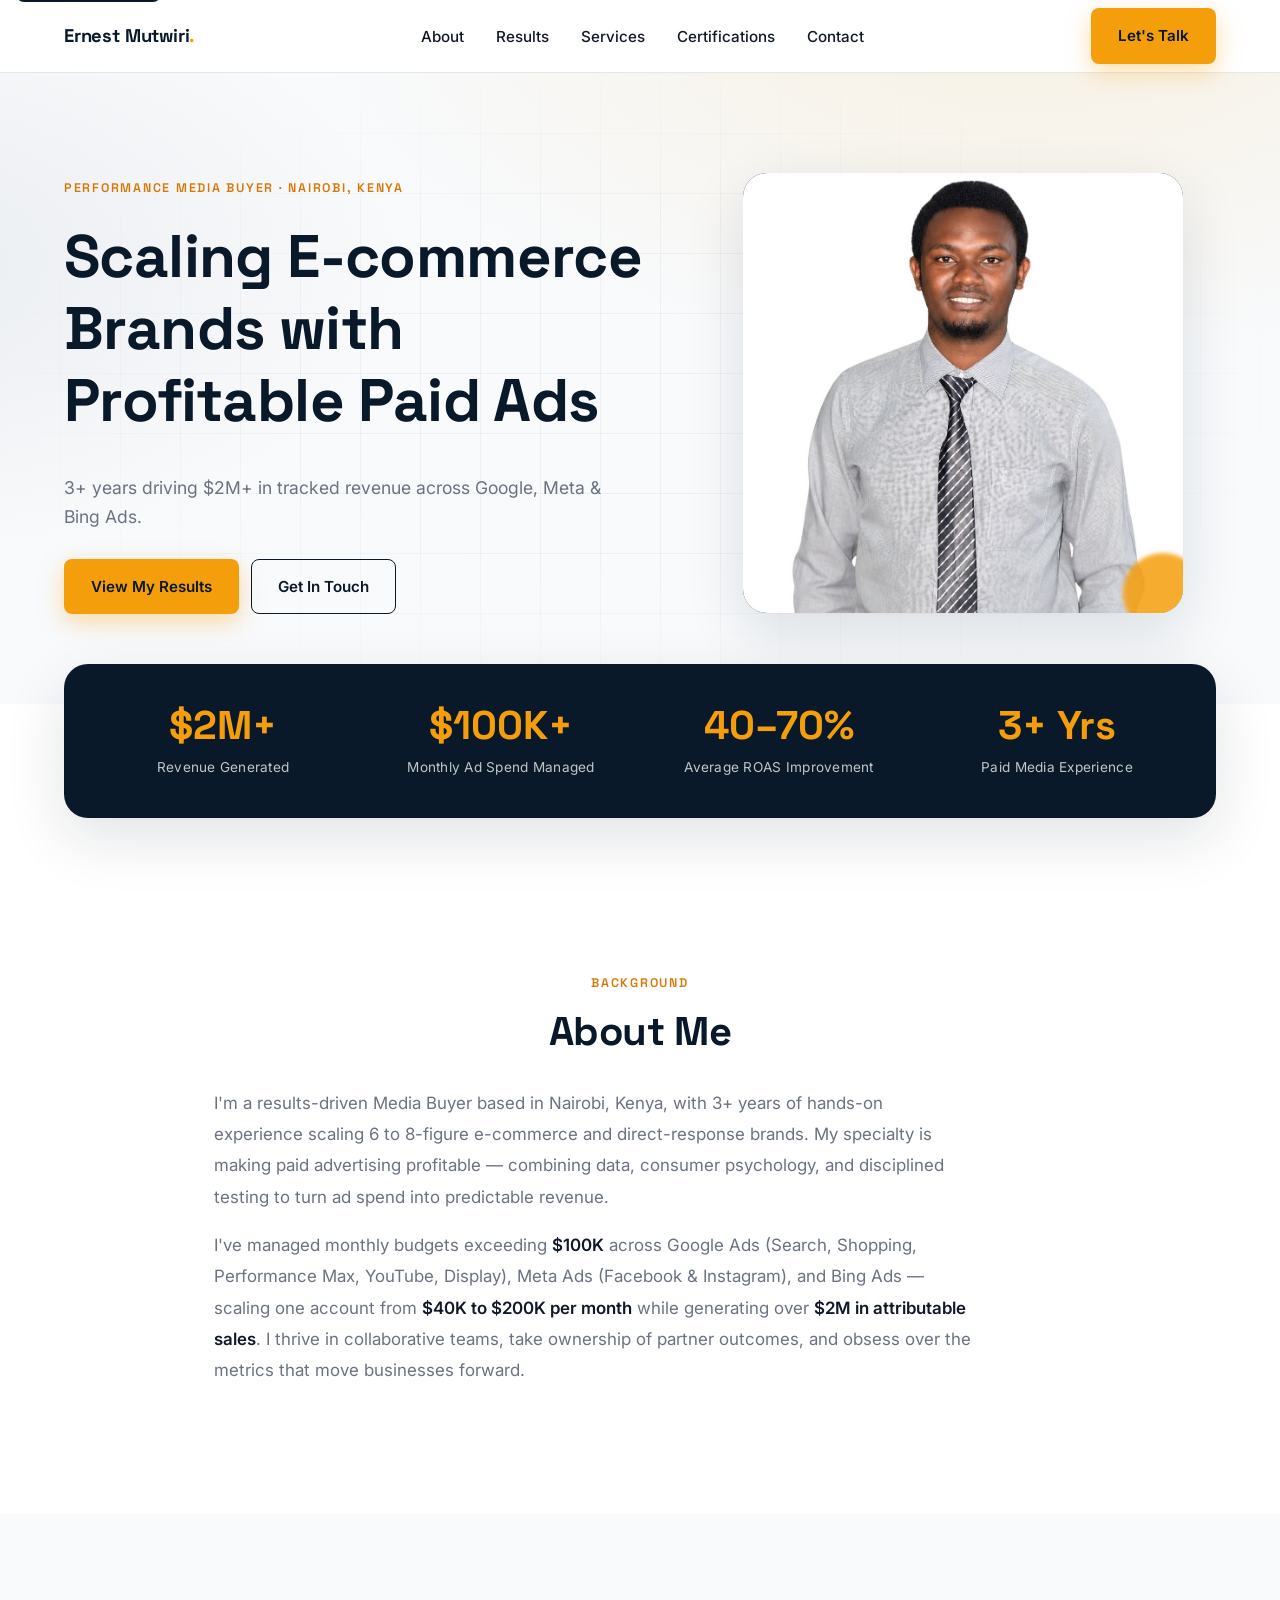
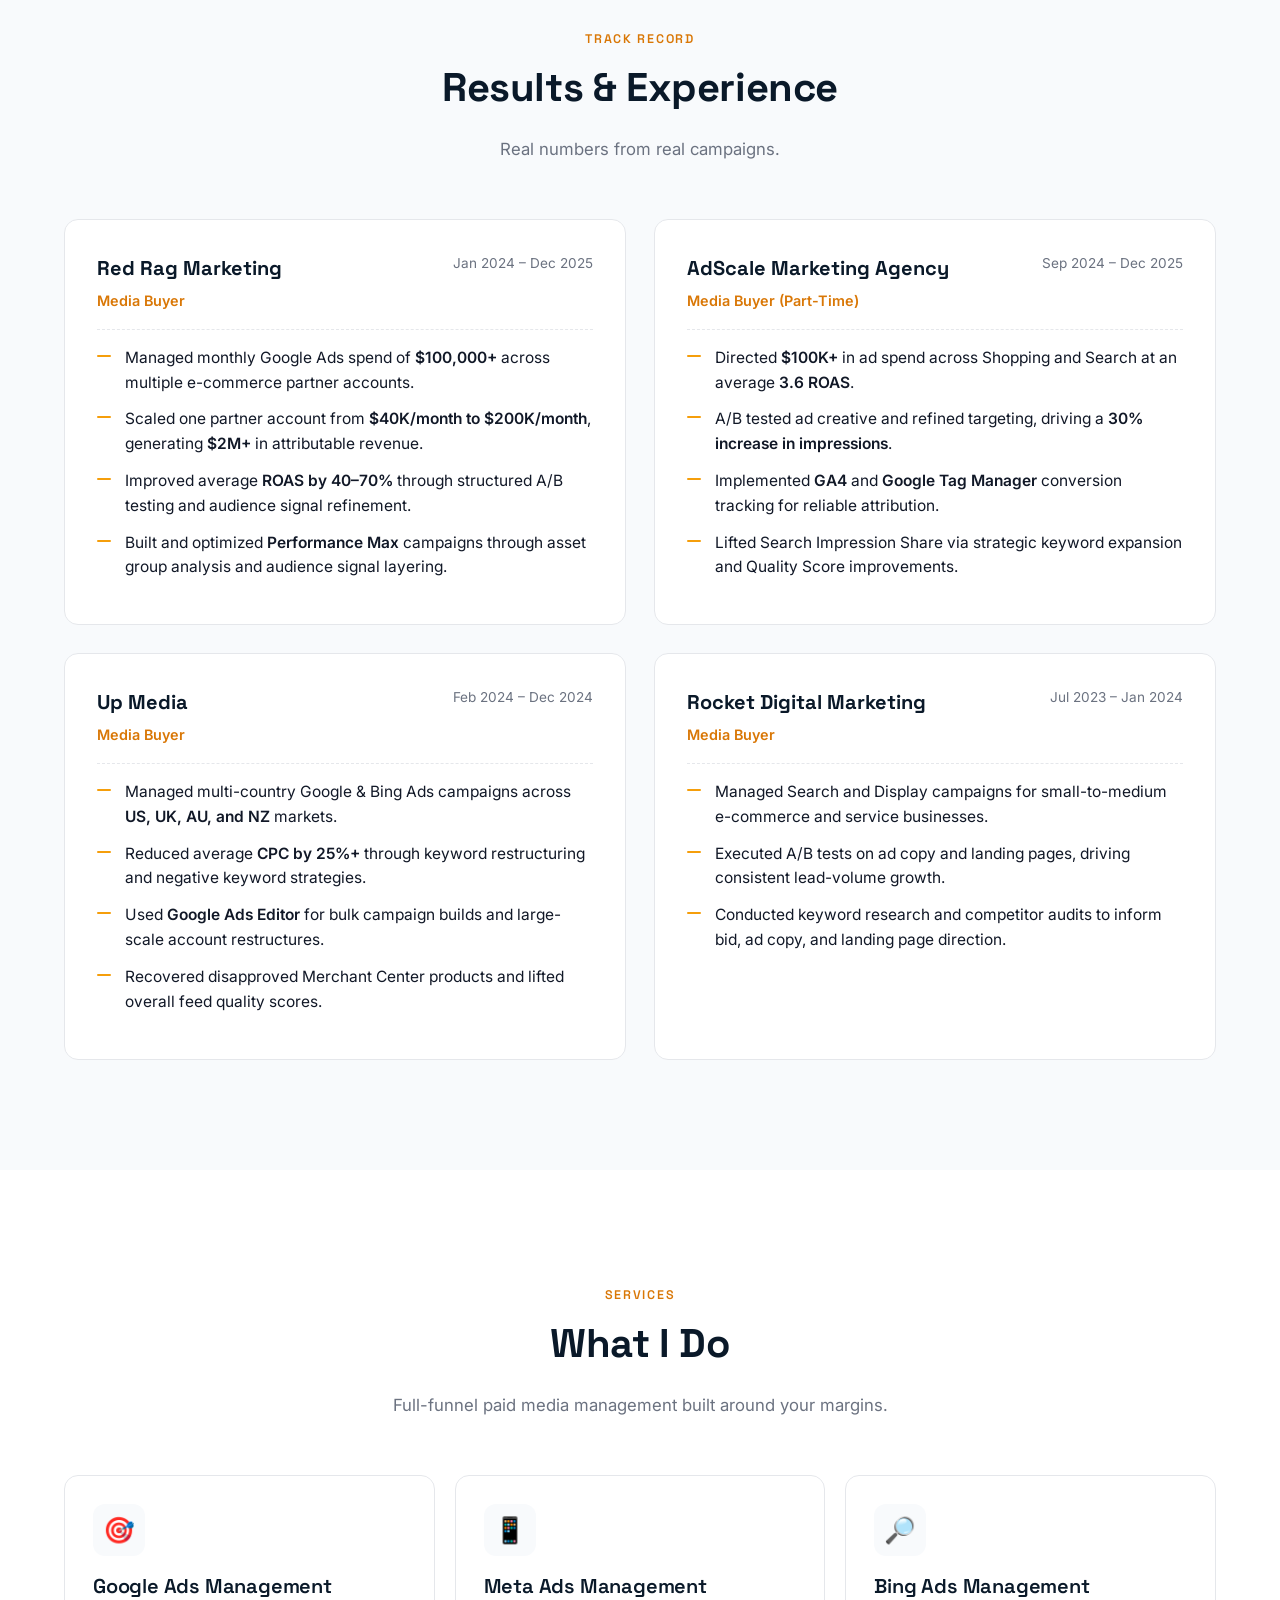
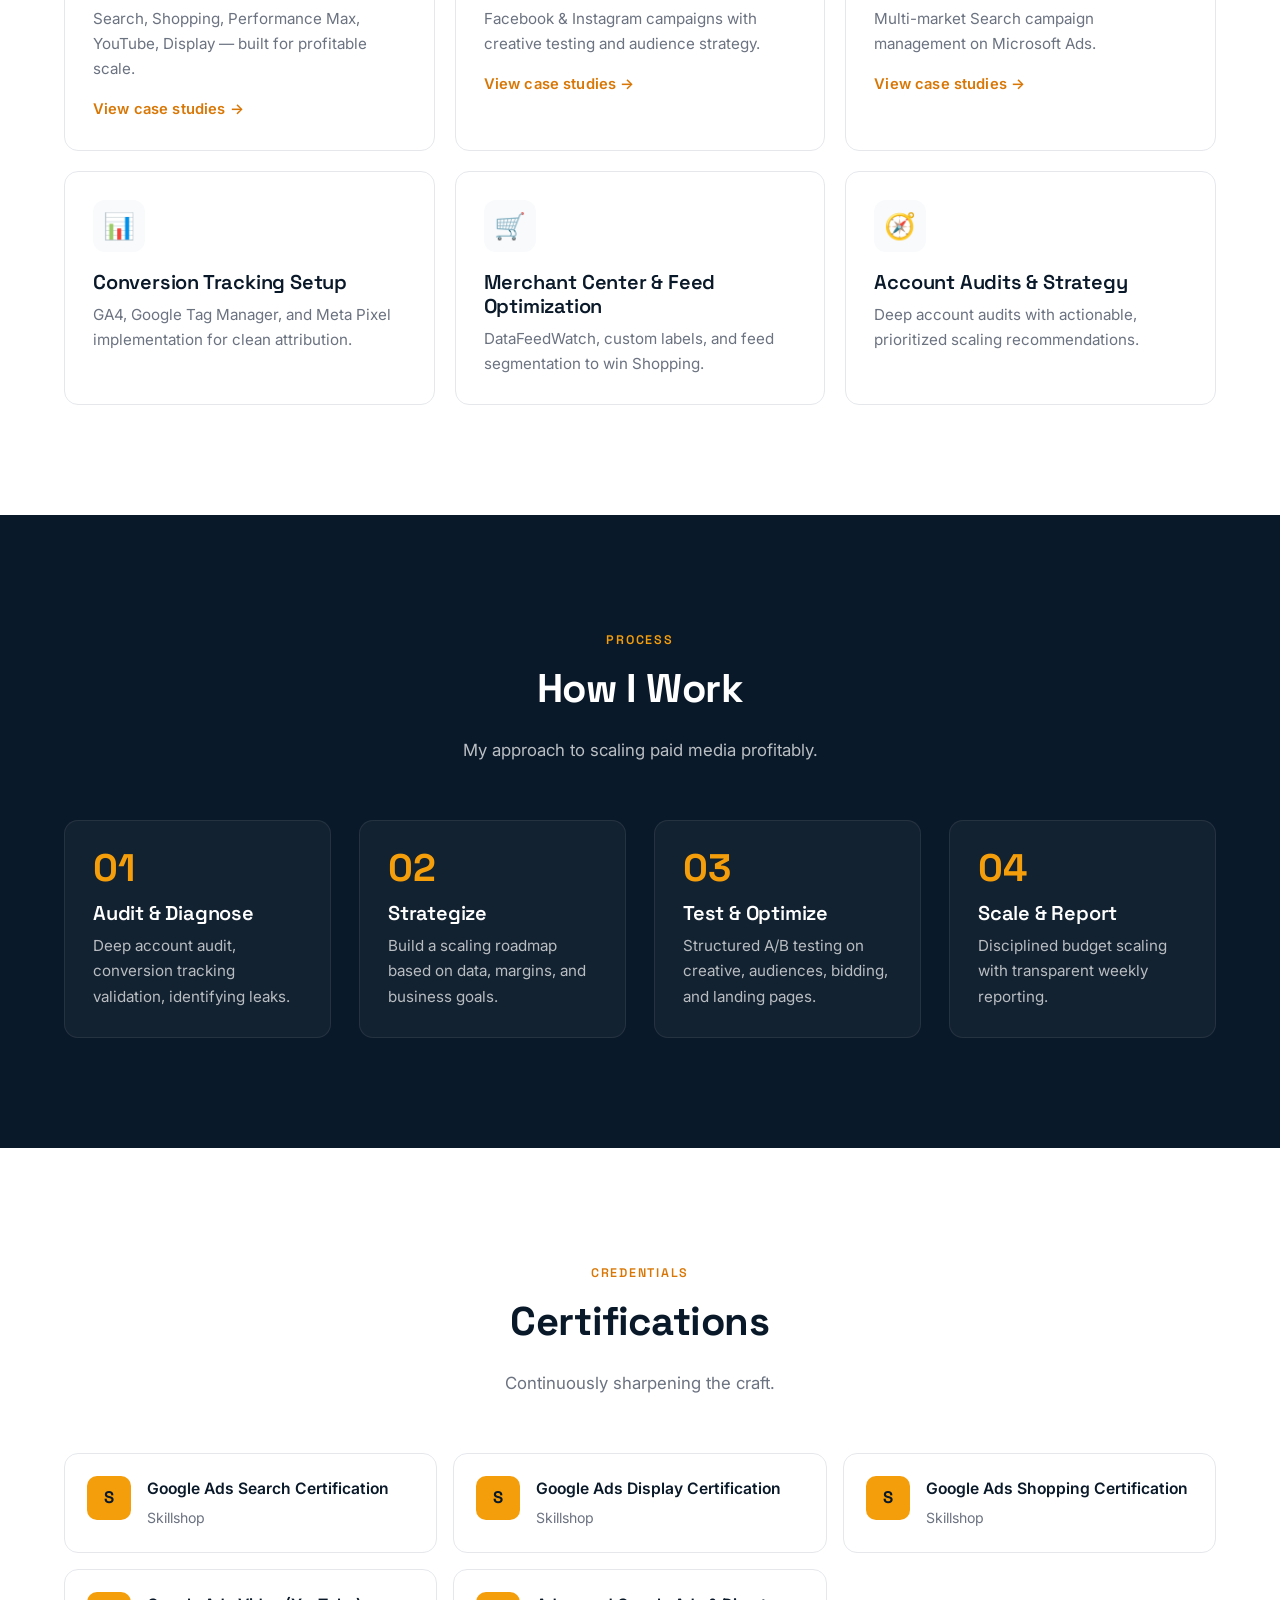
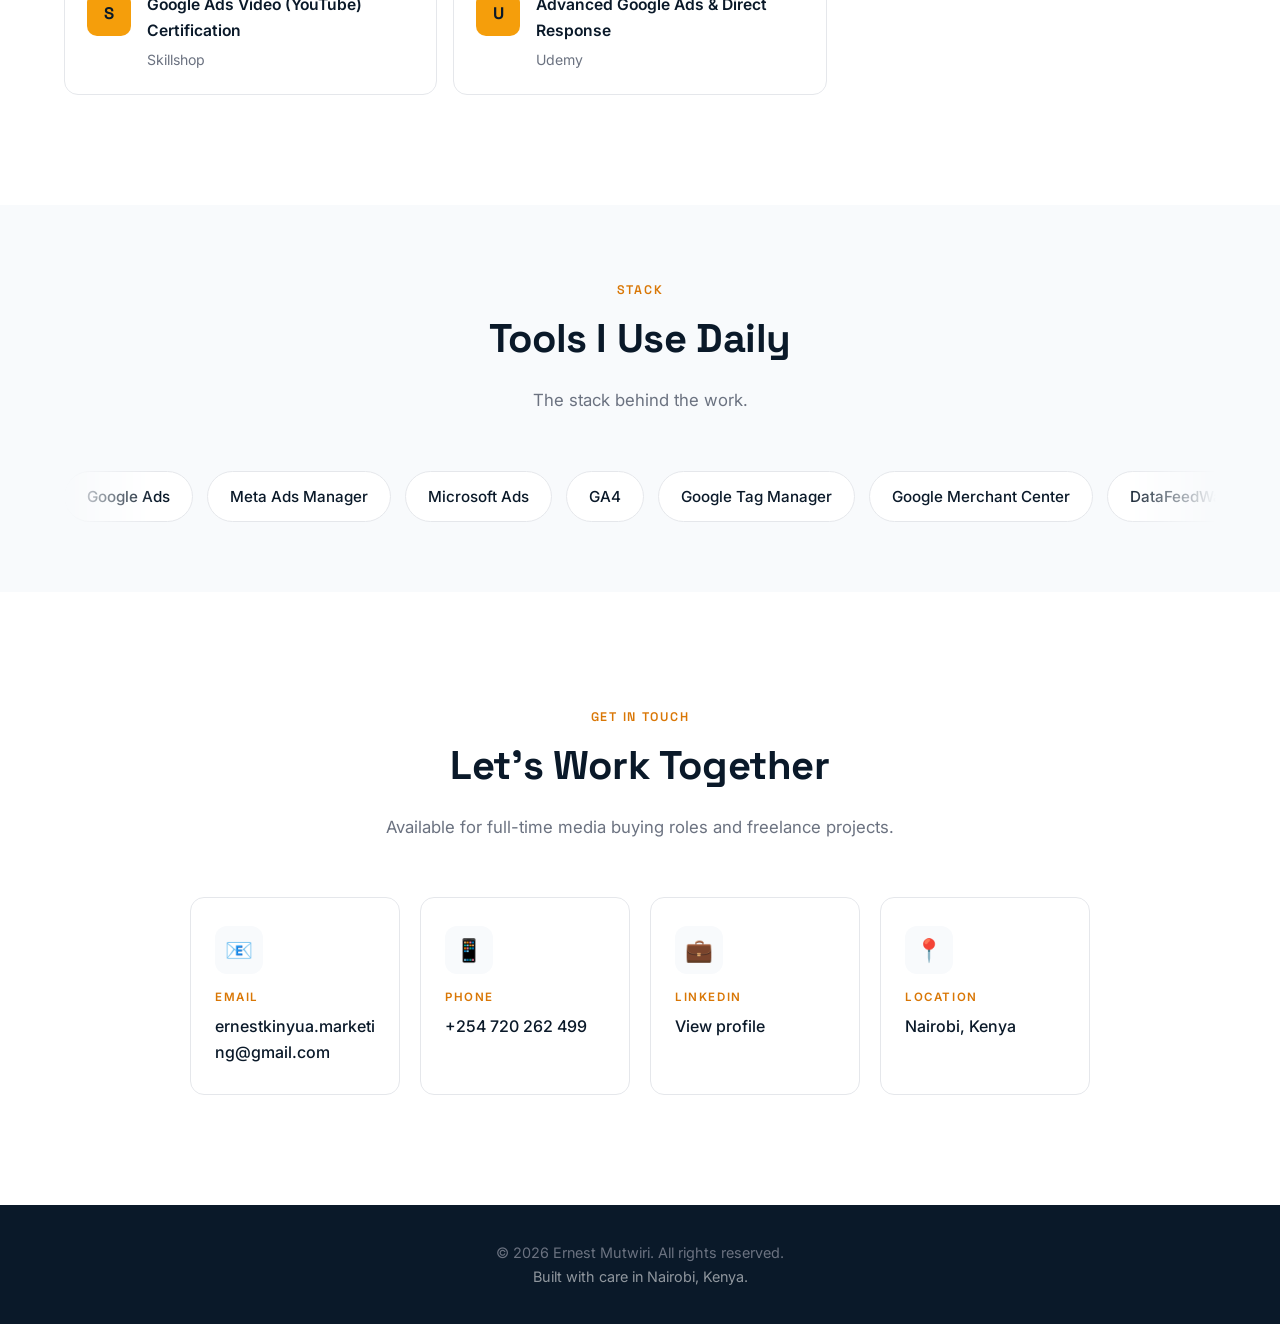
==== commit 87022c85: "Remove contact form; redesign contact section as clickable cards" ====
--- a/index.html
+++ b/index.html
@@ -165,41 +165,27 @@
           <p class="subheading" data-content="contact.subheading"></p>
         </div>
 
-        <div class="contact-grid">
-          <div class="contact-details reveal">
-            <ul>
-              <li><span class="ic">📧</span><a data-content-href="contact.emailHref" data-content="contact.email"></a></li>
-              <li><span class="ic">📱</span><a data-content-href="contact.phoneHref" data-content="contact.phone"></a></li>
-              <li><span class="ic">📍</span><span data-content="contact.location"></span></li>
-              <li><span class="ic">💼</span><a data-content-href="contact.linkedin" target="_blank" rel="noopener">LinkedIn Profile</a></li>
-            </ul>
+        <div class="contact-cards reveal">
+          <a class="contact-card" data-content-href="contact.emailHref">
+            <span class="contact-card__icon" aria-hidden="true">📧</span>
+            <span class="contact-card__label">Email</span>
+            <span class="contact-card__value" data-content="contact.email"></span>
+          </a>
+          <a class="contact-card" data-content-href="contact.phoneHref">
+            <span class="contact-card__icon" aria-hidden="true">📱</span>
+            <span class="contact-card__label">Phone</span>
+            <span class="contact-card__value" data-content="contact.phone"></span>
+          </a>
+          <a class="contact-card" data-content-href="contact.linkedin" target="_blank" rel="noopener">
+            <span class="contact-card__icon" aria-hidden="true">💼</span>
+            <span class="contact-card__label">LinkedIn</span>
+            <span class="contact-card__value">View profile</span>
+          </a>
+          <div class="contact-card contact-card--static">
+            <span class="contact-card__icon" aria-hidden="true">📍</span>
+            <span class="contact-card__label">Location</span>
+            <span class="contact-card__value" data-content="contact.location"></span>
           </div>
-
-          <form class="contact-form reveal"
-                name="contact"
-                method="POST"
-                data-netlify="true"
-                netlify-honeypot="bot-field">
-            <input type="hidden" name="form-name" value="contact" />
-            <p class="sr-only">
-              <label>Don't fill this out if you're human: <input name="bot-field" /></label>
-            </p>
-
-            <div>
-              <label for="cf-name" data-content="contact.form.nameLabel"></label>
-              <input id="cf-name" name="name" type="text" required autocomplete="name" />
-            </div>
-            <div>
-              <label for="cf-email" data-content="contact.form.emailLabel"></label>
-              <input id="cf-email" name="email" type="email" required autocomplete="email" />
-            </div>
-            <div>
-              <label for="cf-message" data-content="contact.form.messageLabel"></label>
-              <textarea id="cf-message" name="message" required></textarea>
-            </div>
-            <button class="btn btn-primary" type="submit" data-content="contact.form.submitLabel"></button>
-            <p class="form-status" role="status" aria-live="polite"></p>
-          </form>
         </div>
       </div>
     </section>
@@ -386,17 +372,6 @@
         });
       }, { threshold: 0.12 });
       document.querySelectorAll(".reveal").forEach(el => io.observe(el));
-
-      /* ----- Contact form (Netlify-enhanced UX) ----- */
-      const form = document.querySelector(".contact-form");
-      const status = form?.querySelector(".form-status");
-      form?.addEventListener("submit", (e) => {
-        // Let Netlify handle it on production; on local file:// give friendly feedback.
-        if (location.protocol === "file:") {
-          e.preventDefault();
-          if (status) status.textContent = "Form submission requires deployment (Netlify). Looks good locally!";
-        }
-      });
 
       /* ----- Helpers ----- */
       function escape(s) {
--- a/styles.css
+++ b/styles.css
@@ -509,55 +509,61 @@
 /* =============================================================================
    CONTACT
    ============================================================================= */
-.contact-grid {
-  display: grid; gap: 36px;
+.contact-cards {
+  display: grid; gap: 20px;
   grid-template-columns: 1fr;
   max-width: var(--container-sm);
   margin: 0 auto;
 }
-@media (min-width: 1024px) {
-  .contact-grid { grid-template-columns: 1fr 1.2fr; gap: 56px; align-items: start; }
-}
-
-.contact-details ul { list-style: none; padding: 0; margin: 0; }
-.contact-details li {
-  display: flex; align-items: center; gap: 14px;
-  padding: 14px 0;
-  border-bottom: 1px solid var(--grey-light);
+@media (min-width: 640px)  { .contact-cards { grid-template-columns: repeat(2, 1fr); } }
+@media (min-width: 1024px) { .contact-cards { grid-template-columns: repeat(4, 1fr); } }
+
+.contact-card {
+  display: flex; flex-direction: column; align-items: flex-start; gap: 6px;
+  padding: 28px 24px;
+  background: var(--white);
+  border: 1px solid var(--grey-light);
+  border-radius: var(--radius);
+  text-decoration: none;
+  color: inherit;
+  transition: transform 0.25s ease, box-shadow 0.25s ease, border-color 0.25s ease;
+  position: relative;
+  overflow: hidden;
+}
+.contact-card:not(.contact-card--static):hover {
+  transform: translateY(-4px);
+  box-shadow: var(--shadow);
+  border-color: var(--gold);
+}
+.contact-card::after {
+  content: "";
+  position: absolute; left: 0; bottom: 0;
+  height: 3px; width: 0;
+  background: var(--gold);
+  transition: width 0.3s ease;
+}
+.contact-card:not(.contact-card--static):hover::after { width: 100%; }
+
+.contact-card__icon {
+  display: inline-flex; align-items: center; justify-content: center;
+  width: 48px; height: 48px;
+  background: var(--offwhite);
+  border-radius: 12px;
+  font-size: 1.4rem;
+  margin-bottom: 8px;
+}
+.contact-card__label {
+  font-size: 0.72rem;
+  text-transform: uppercase;
+  letter-spacing: 0.14em;
+  font-weight: 600;
+  color: var(--gold-dark);
+}
+.contact-card__value {
   font-size: 1rem;
-}
-.contact-details li .ic { font-size: 1.15rem; width: 26px; text-align: center; }
-.contact-details a:hover { color: var(--gold-dark); }
-
-.contact-form { display: grid; gap: 14px; }
-.contact-form label {
-  font-size: 0.85rem; font-weight: 600; color: var(--navy);
-  display: block; margin-bottom: 6px;
-}
-.contact-form input,
-.contact-form textarea {
-  width: 100%;
-  padding: 12px 14px;
-  font: inherit;
-  border: 1.5px solid var(--grey-light);
-  border-radius: var(--radius-sm);
-  background: var(--white);
-  color: var(--text);
-  transition: border-color 0.2s ease, box-shadow 0.2s ease;
-}
-.contact-form input:focus,
-.contact-form textarea:focus {
-  outline: none;
-  border-color: var(--gold);
-  box-shadow: 0 0 0 4px rgba(245, 158, 11, 0.15);
-}
-.contact-form textarea { min-height: 140px; resize: vertical; }
-.contact-form .btn { width: 100%; margin-top: 6px; }
-@media (min-width: 768px) {
-  .contact-form .btn { width: auto; justify-self: start; }
-}
-.form-status {
-  font-size: 0.9rem; color: var(--gold-dark); min-height: 1.2em;
+  color: var(--navy);
+  font-weight: 500;
+  word-break: break-word;
 }
 
 /* =============================================================================
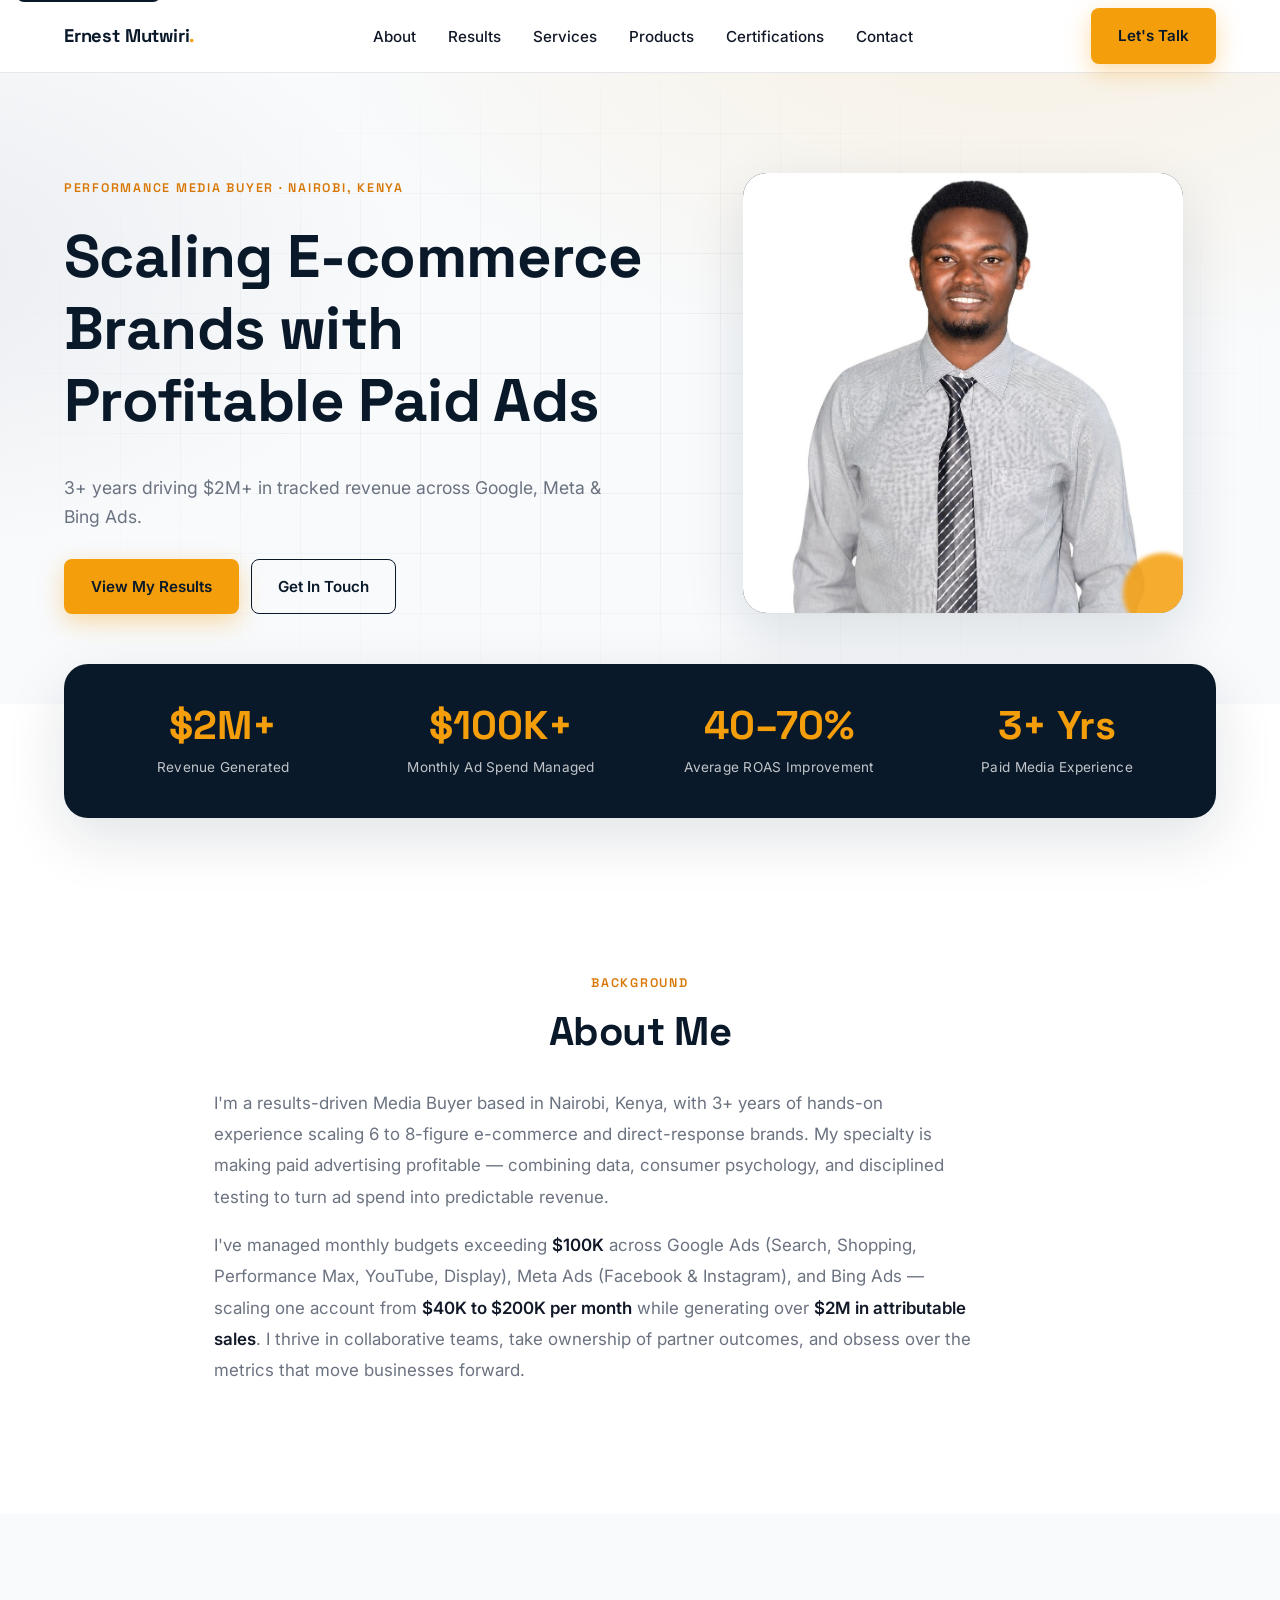
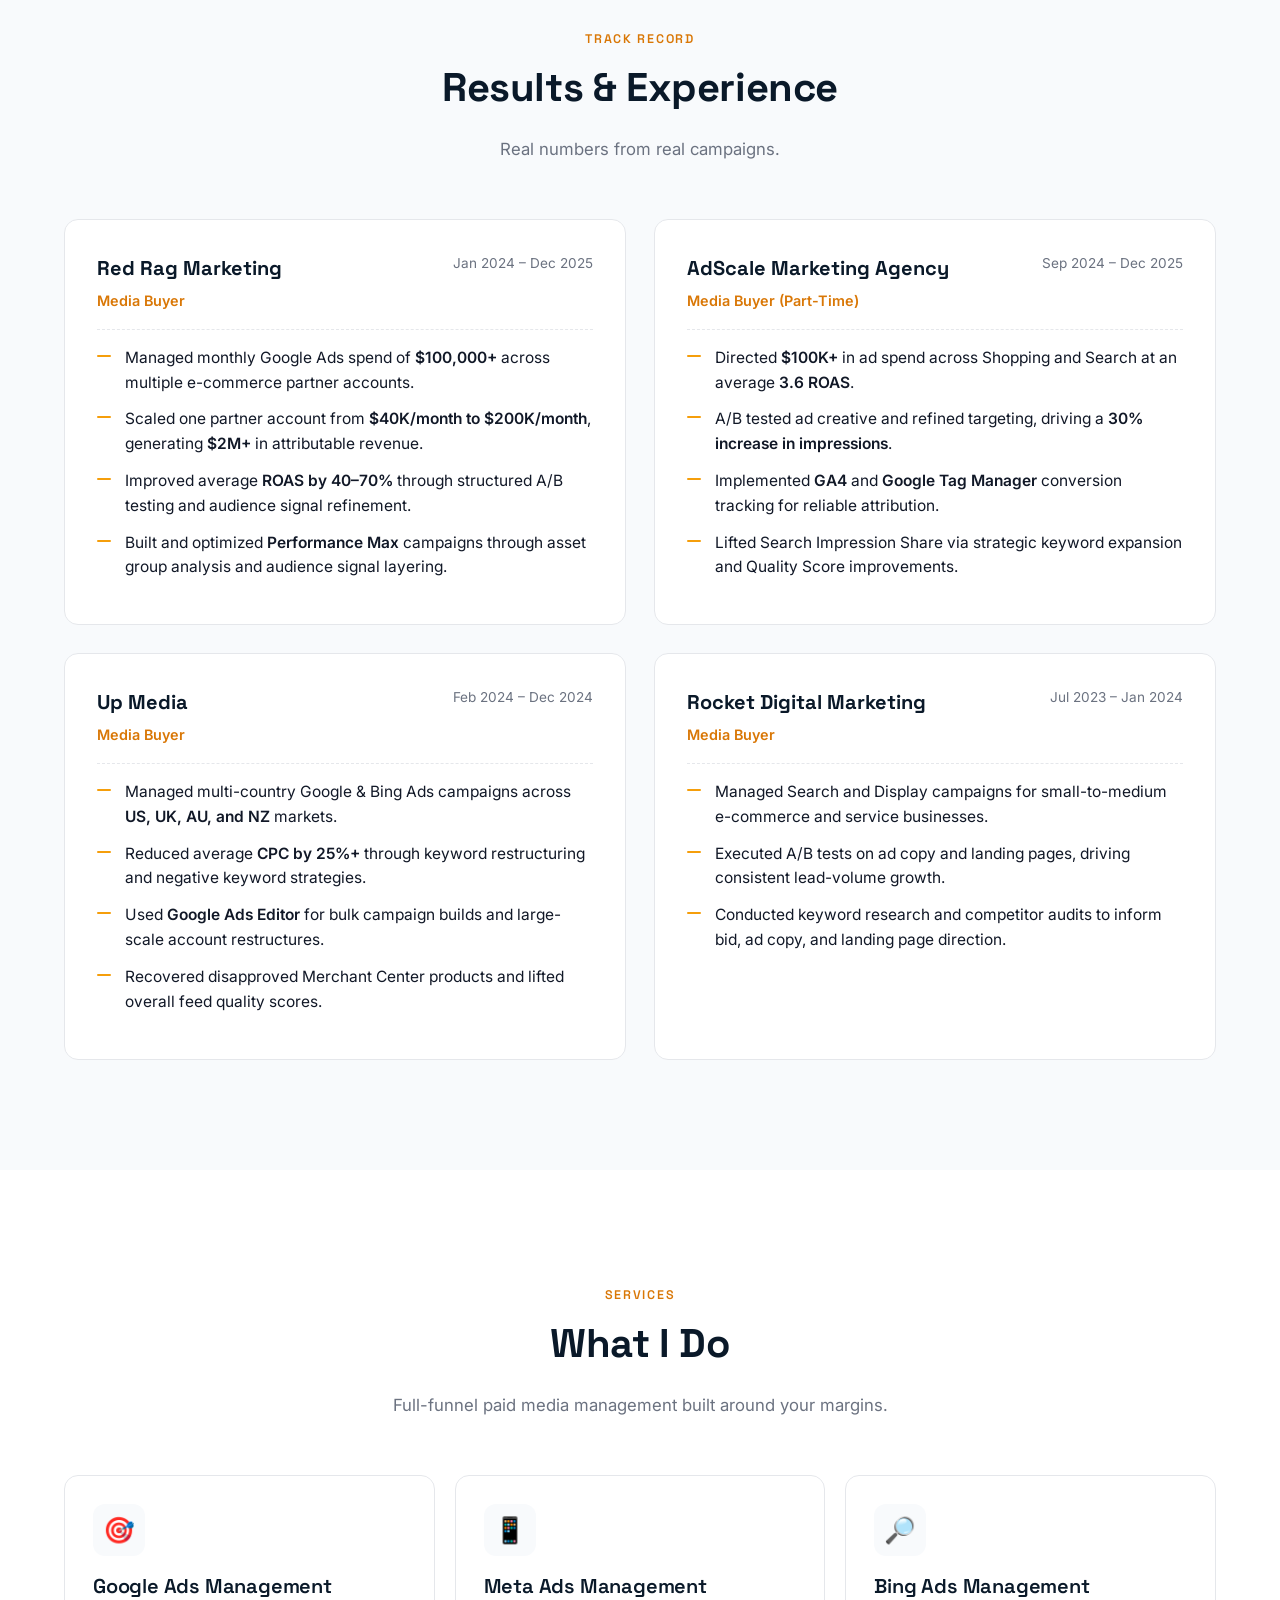
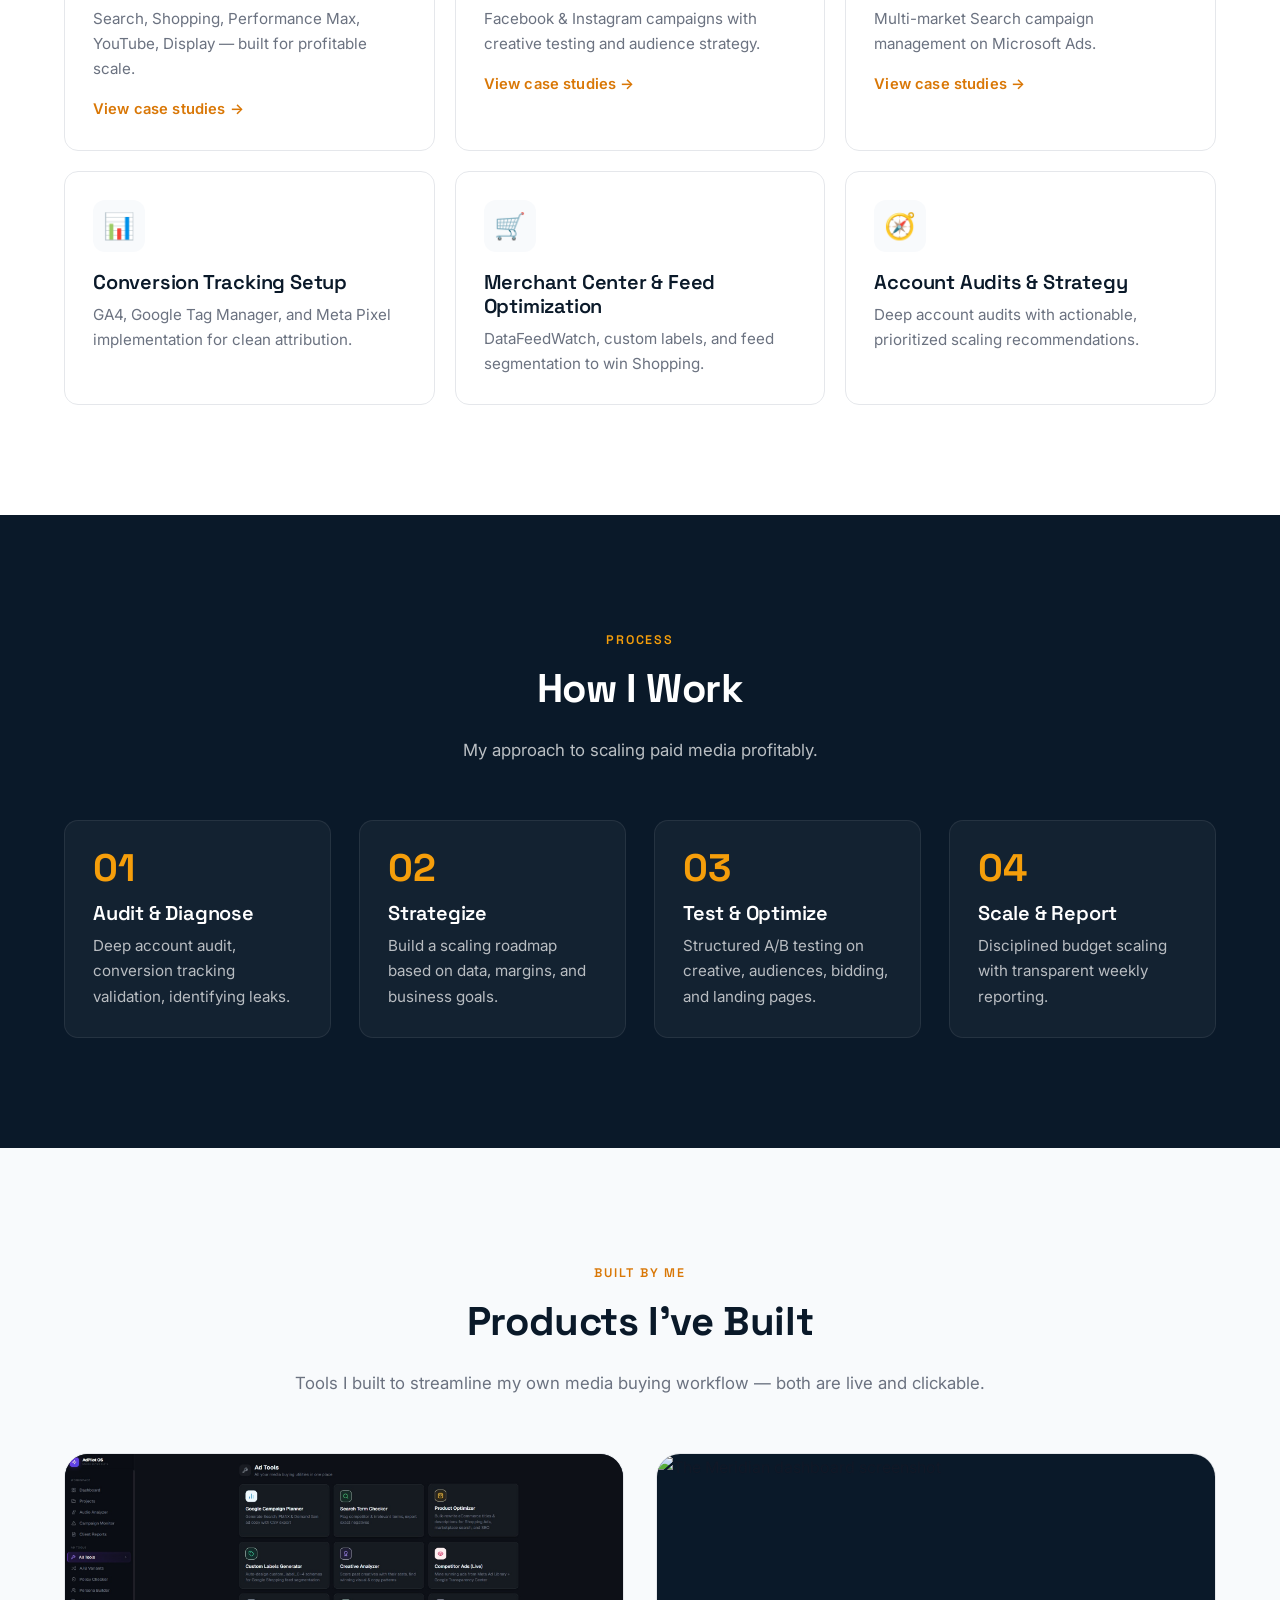
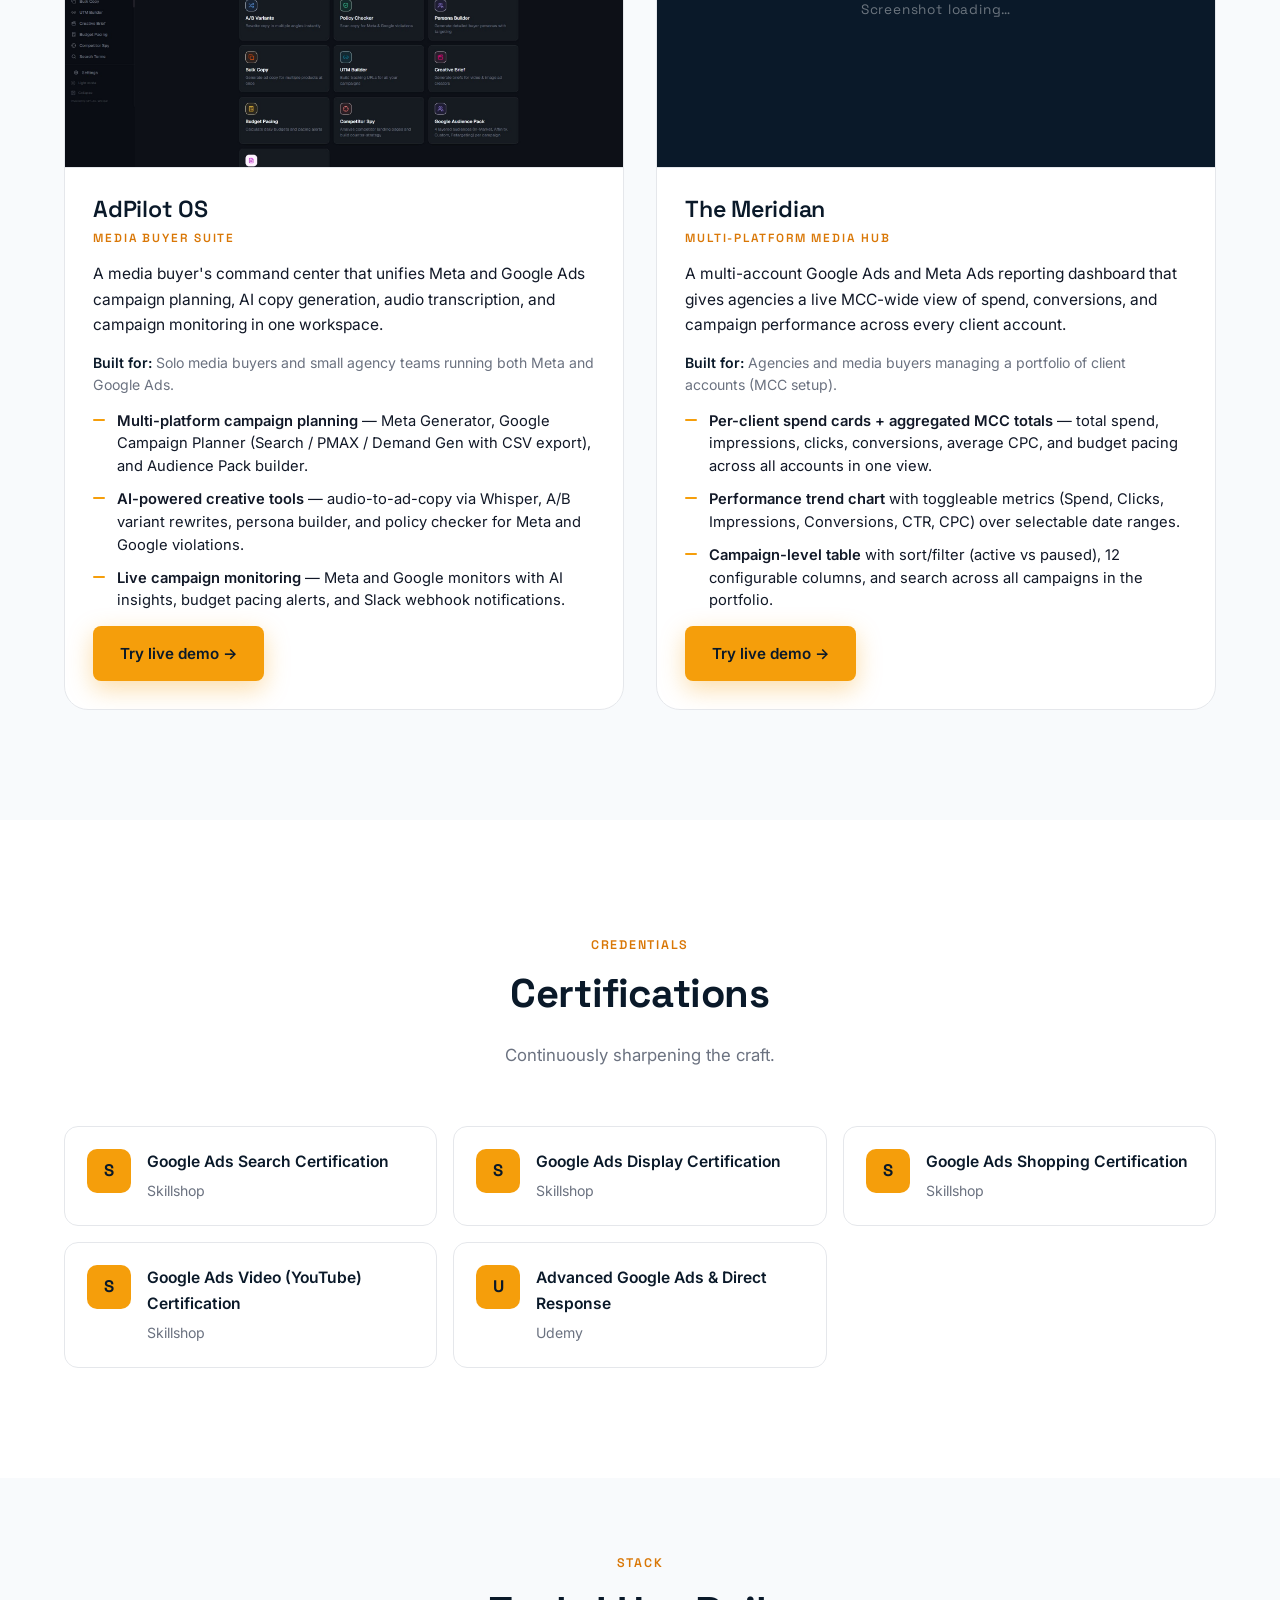
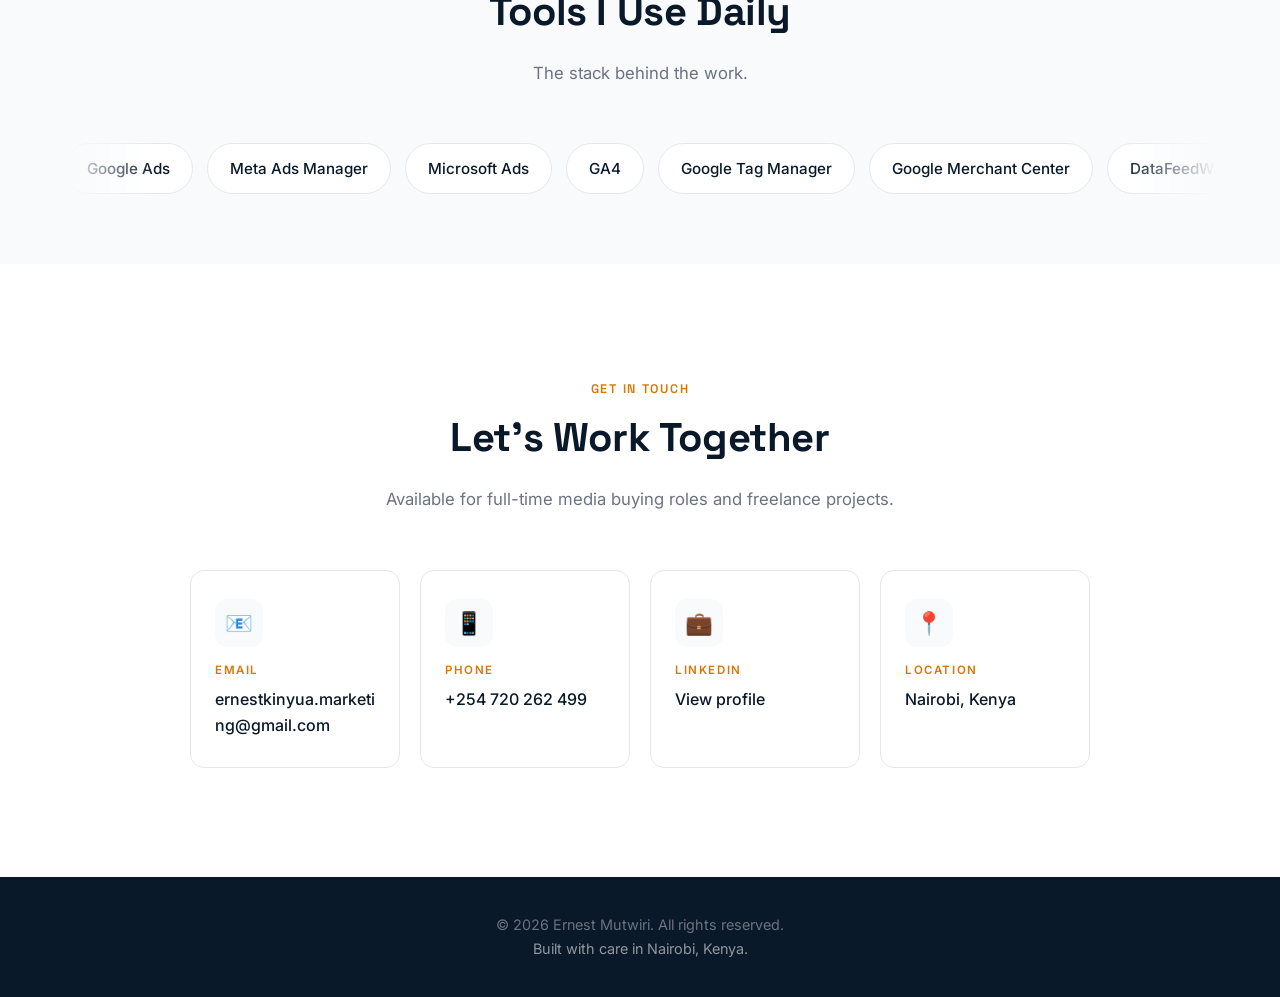
==== commit c10dfb2d: "Add Products I've Built section featuring AdPilot OS and The Meridian" ====
--- a/index.html
+++ b/index.html
@@ -126,6 +126,18 @@
           <p class="subheading" data-content="methodology.subheading"></p>
         </div>
         <div class="steps reveal" data-content="methodology.steps"></div>
+      </div>
+    </section>
+
+    <!-- ==================== PRODUCTS I'VE BUILT ==================== -->
+    <section class="apps" id="apps">
+      <div class="container">
+        <div class="section-head reveal">
+          <span class="eyebrow">Built by me</span>
+          <h2 data-content="apps.heading"></h2>
+          <p class="subheading" data-content="apps.subheading"></p>
+        </div>
+        <div class="apps-grid reveal" data-content="apps.items"></div>
       </div>
     </section>
 
@@ -301,6 +313,27 @@
 
         "tools.items": (items) =>
           items.map(t => `<span class="tool-chip">${escape(t)}</span>`).join(""),
+
+        "apps.items": (items) =>
+          items.map(a => `
+            <article class="app-card">
+              <a class="app-screenshot" href="${escape(a.url)}" target="_blank" rel="noopener" aria-label="Open ${escape(a.name)} live demo">
+                <img src="${escape(a.screenshot)}" alt="${escape(a.name)} dashboard screenshot" loading="lazy" />
+                <span class="app-screenshot__hint" aria-hidden="true">Open live →</span>
+              </a>
+              <div class="app-body">
+                <header class="app-head">
+                  <h3>${escape(a.name)}</h3>
+                  <span class="app-tagline">${escape(a.tagline)}</span>
+                </header>
+                <p class="app-desc">${fmt(escape(a.description))}</p>
+                <p class="app-audience"><strong>Built for:</strong> ${escape(a.audience)}</p>
+                <ul class="app-features">
+                  ${a.features.map(f => `<li>${fmt(escape(f))}</li>`).join("")}
+                </ul>
+                <a class="btn btn-primary app-cta" href="${escape(a.url)}" target="_blank" rel="noopener">${escape(a.ctaLabel)}</a>
+              </div>
+            </article>`).join(""),
       };
 
       // Bind all data-content placeholders
--- a/styles.css
+++ b/styles.css
@@ -443,6 +443,107 @@
 .step p  { color: rgba(255,255,255,0.7); margin: 0; font-size: 0.95rem; }
 
 /* =============================================================================
+   APPS / PRODUCTS I'VE BUILT
+   ============================================================================= */
+.apps { background: var(--offwhite); }
+.apps-grid {
+  display: grid; gap: 28px;
+  grid-template-columns: 1fr;
+}
+@media (min-width: 1024px) {
+  .apps-grid { grid-template-columns: 1fr 1fr; gap: 32px; }
+}
+
+.app-card {
+  display: flex; flex-direction: column;
+  background: var(--white);
+  border: 1px solid var(--grey-light);
+  border-radius: var(--radius-lg);
+  overflow: hidden;
+  transition: transform 0.3s ease, box-shadow 0.3s ease, border-color 0.3s ease;
+}
+.app-card:hover {
+  transform: translateY(-6px);
+  box-shadow: var(--shadow-lg);
+  border-color: var(--gold);
+}
+
+.app-screenshot {
+  position: relative;
+  display: block;
+  background: var(--navy);
+  aspect-ratio: 16 / 9;
+  overflow: hidden;
+  border-bottom: 1px solid var(--grey-light);
+}
+.app-screenshot img {
+  width: 100%; height: 100%;
+  object-fit: cover; object-position: top center;
+  transition: transform 0.6s ease;
+}
+.app-card:hover .app-screenshot img { transform: scale(1.04); }
+
+.app-screenshot__hint {
+  position: absolute;
+  right: 14px; top: 14px;
+  padding: 6px 12px;
+  background: rgba(10, 25, 41, 0.85);
+  color: var(--gold);
+  font-family: var(--font-heading);
+  font-size: 0.78rem;
+  font-weight: 600;
+  border-radius: 999px;
+  letter-spacing: 0.04em;
+  backdrop-filter: blur(6px);
+  -webkit-backdrop-filter: blur(6px);
+  opacity: 0;
+  transform: translateY(-4px);
+  transition: opacity 0.25s ease, transform 0.25s ease;
+}
+.app-card:hover .app-screenshot__hint { opacity: 1; transform: none; }
+
+.app-body { padding: 28px; display: flex; flex-direction: column; gap: 14px; flex: 1; }
+.app-head { display: flex; flex-direction: column; gap: 4px; }
+.app-head h3 { margin: 0; font-size: 1.45rem; }
+.app-tagline {
+  font-family: var(--font-heading);
+  font-size: 0.74rem;
+  text-transform: uppercase;
+  letter-spacing: 0.16em;
+  color: var(--gold-dark);
+  font-weight: 600;
+}
+.app-desc { margin: 0; color: var(--text); font-size: 0.97rem; line-height: 1.65; }
+.app-audience { margin: 0; color: var(--grey); font-size: 0.88rem; line-height: 1.55; }
+.app-audience strong { color: var(--navy); font-weight: 600; }
+
+.app-features { list-style: none; padding: 0; margin: 0; }
+.app-features li {
+  position: relative; padding-left: 24px; margin-bottom: 10px;
+  color: var(--text); font-size: 0.92rem; line-height: 1.55;
+}
+.app-features li:last-child { margin-bottom: 0; }
+.app-features li::before {
+  content: ""; position: absolute; left: 0; top: 9px;
+  width: 12px; height: 2px; background: var(--gold); border-radius: 2px;
+}
+.app-cta { align-self: flex-start; margin-top: auto; }
+
+/* Placeholder treatment when screenshot is missing — gives a clean dark panel
+   instead of an ugly broken-image icon while you add the file. */
+.app-screenshot img[alt$="screenshot"]:not([src=""]) { opacity: 1; }
+.app-screenshot::after {
+  content: "Screenshot loading…";
+  position: absolute; inset: 0;
+  display: flex; align-items: center; justify-content: center;
+  color: rgba(255,255,255,0.4);
+  font-family: var(--font-heading);
+  font-size: 0.85rem; letter-spacing: 0.06em;
+  z-index: 0;
+}
+.app-screenshot img { position: relative; z-index: 1; }
+
+/* =============================================================================
    CERTIFICATIONS
    ============================================================================= */
 .certs-grid {
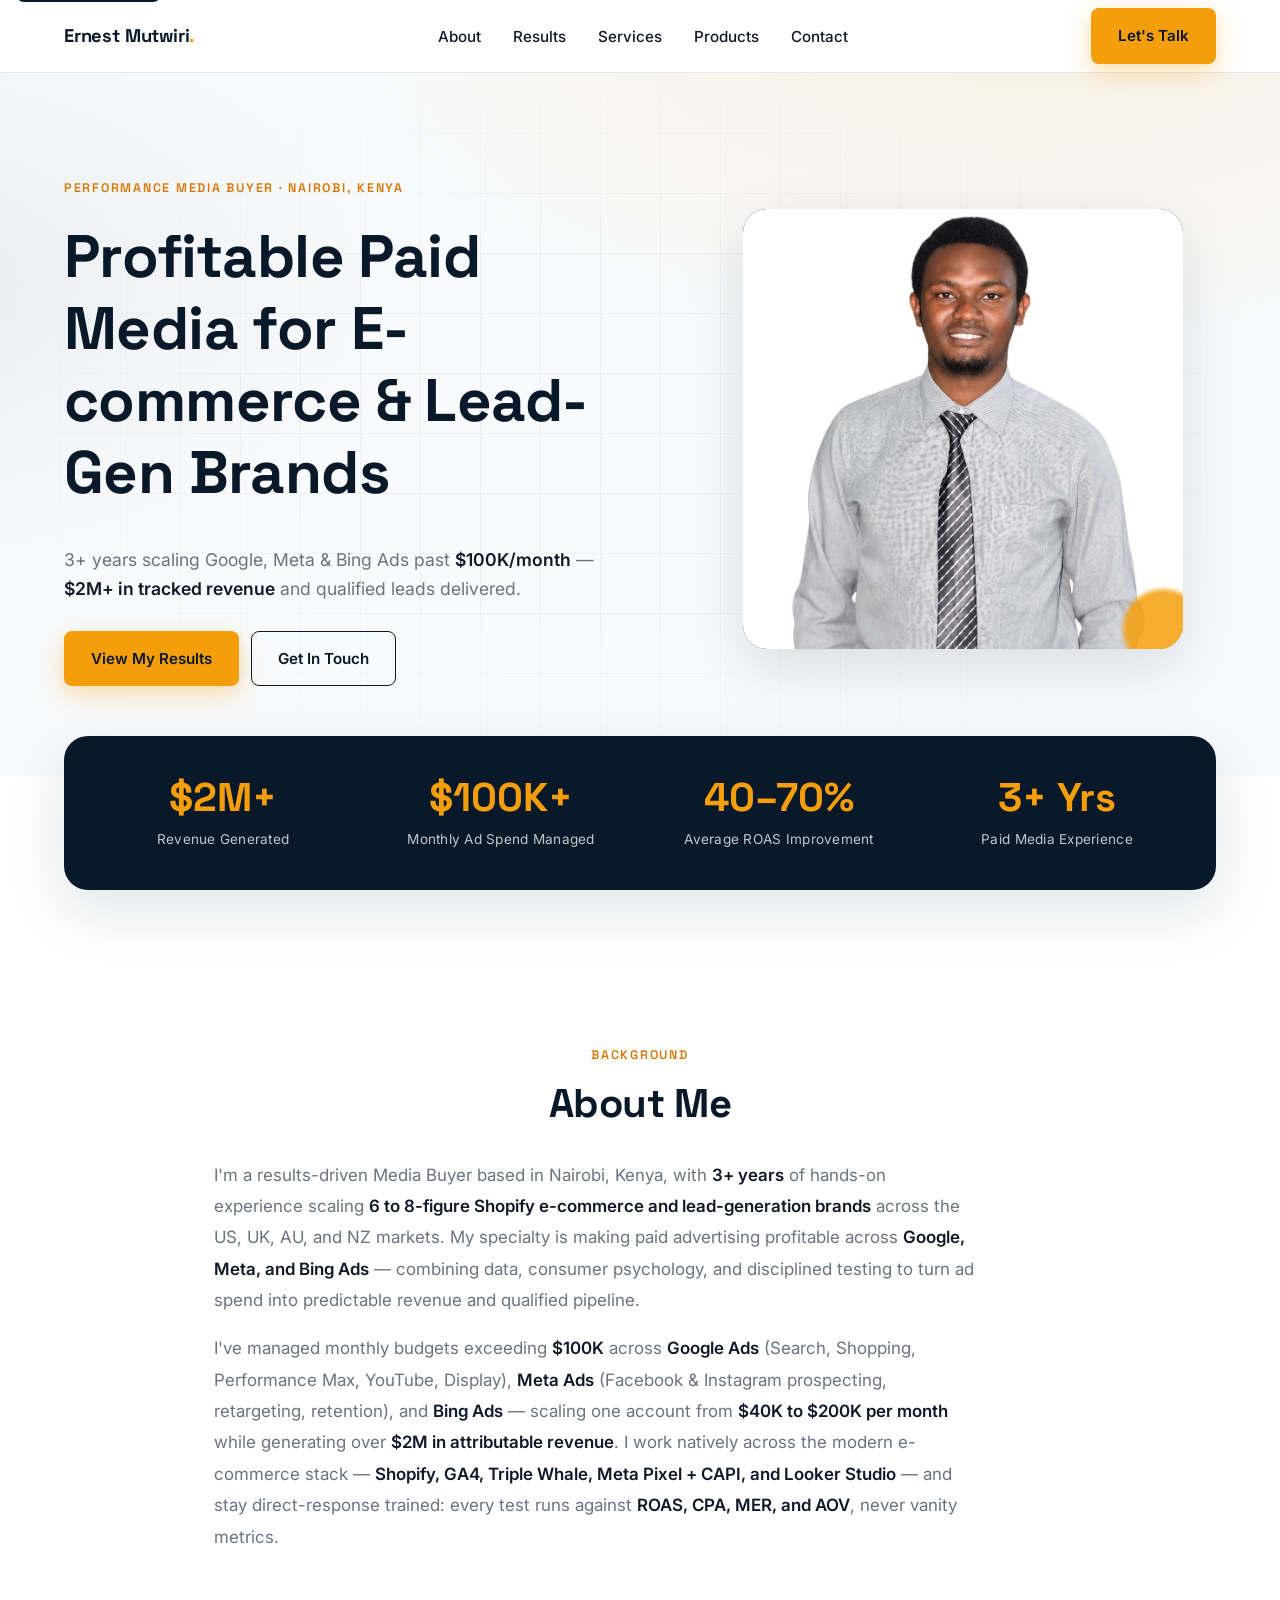
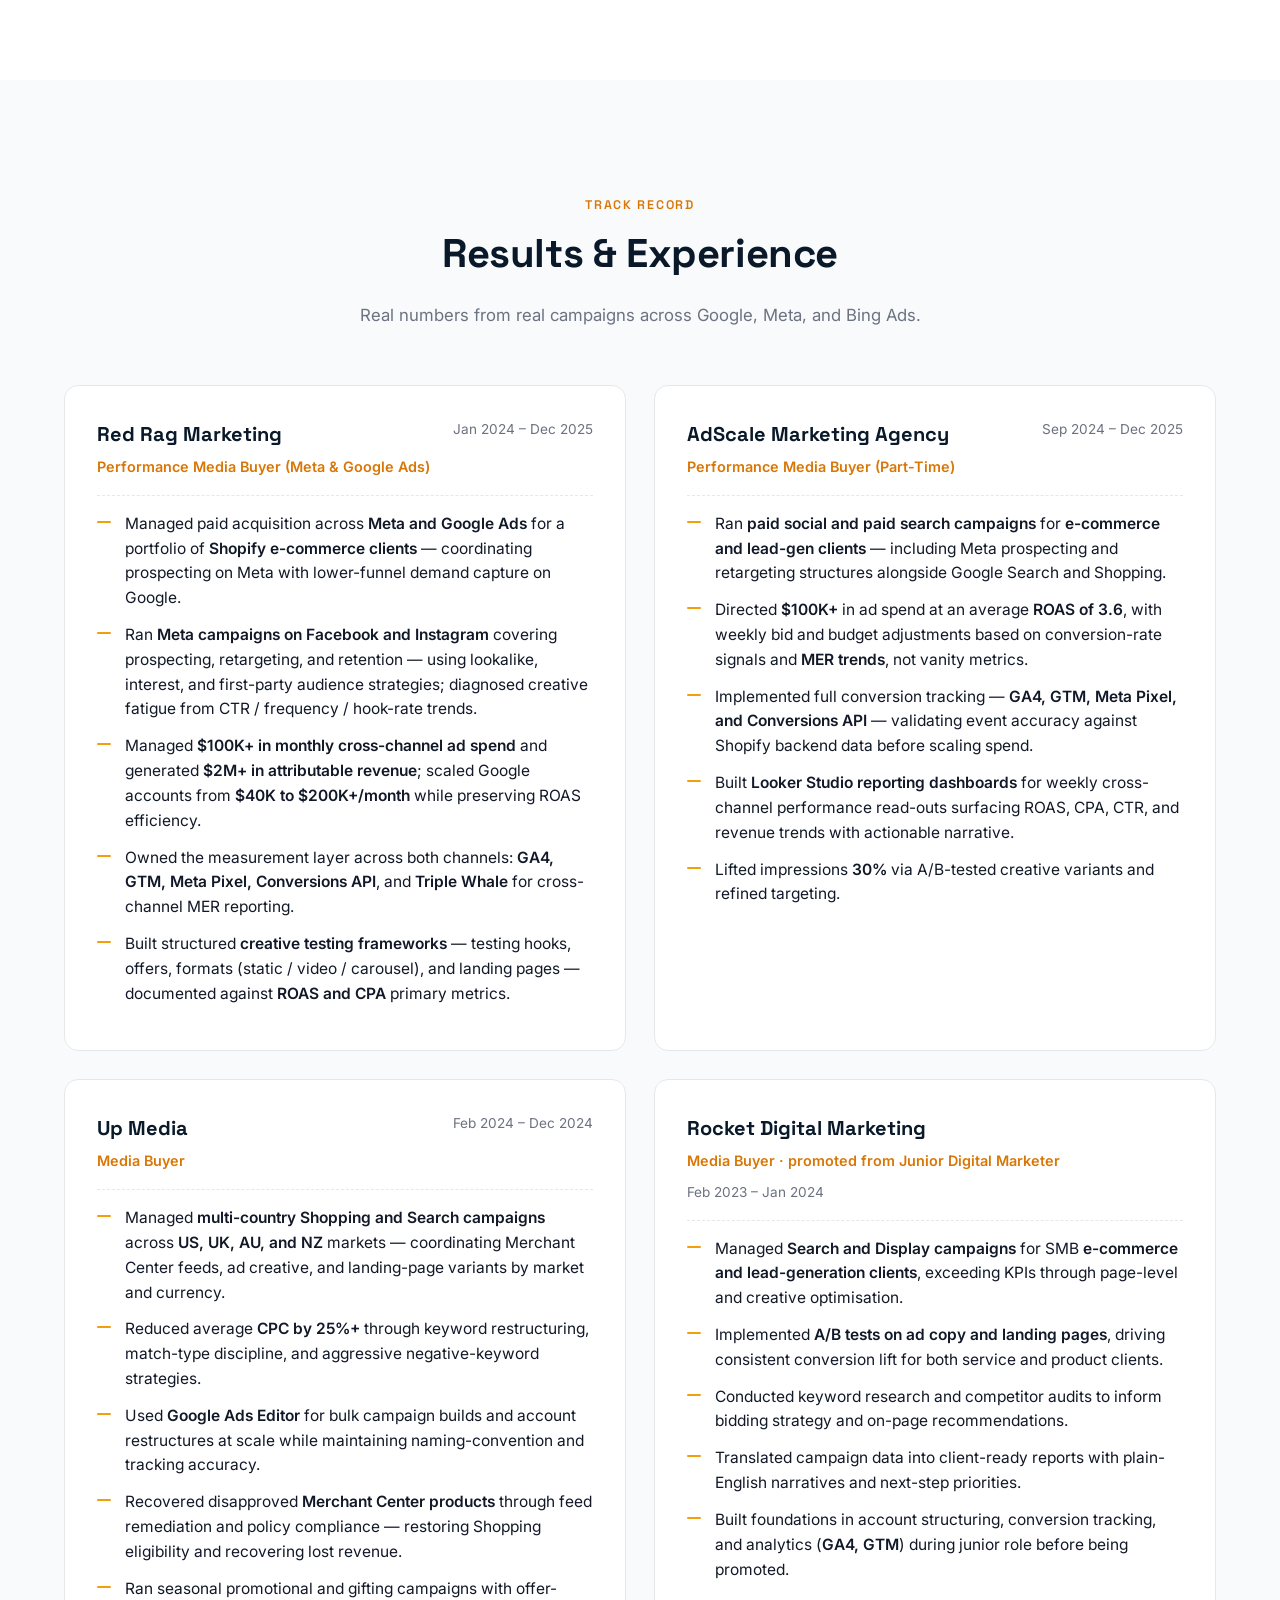
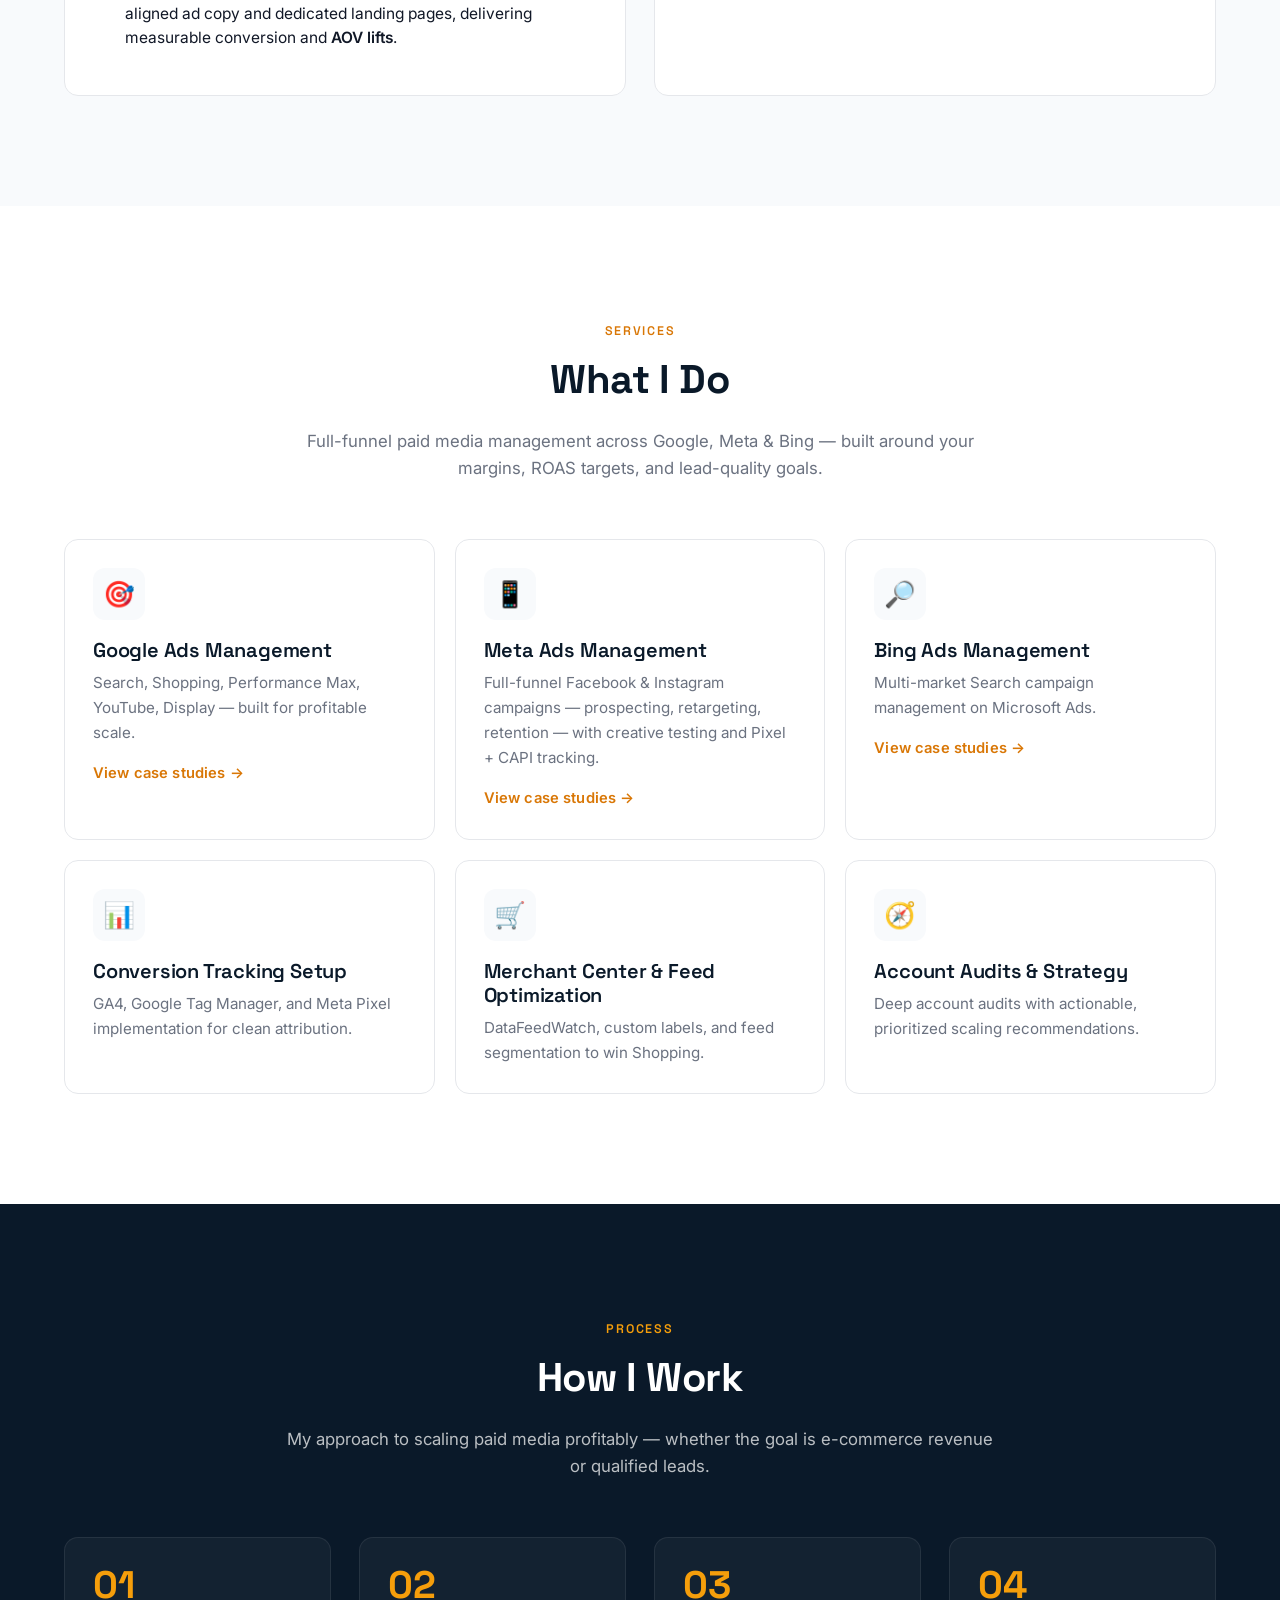
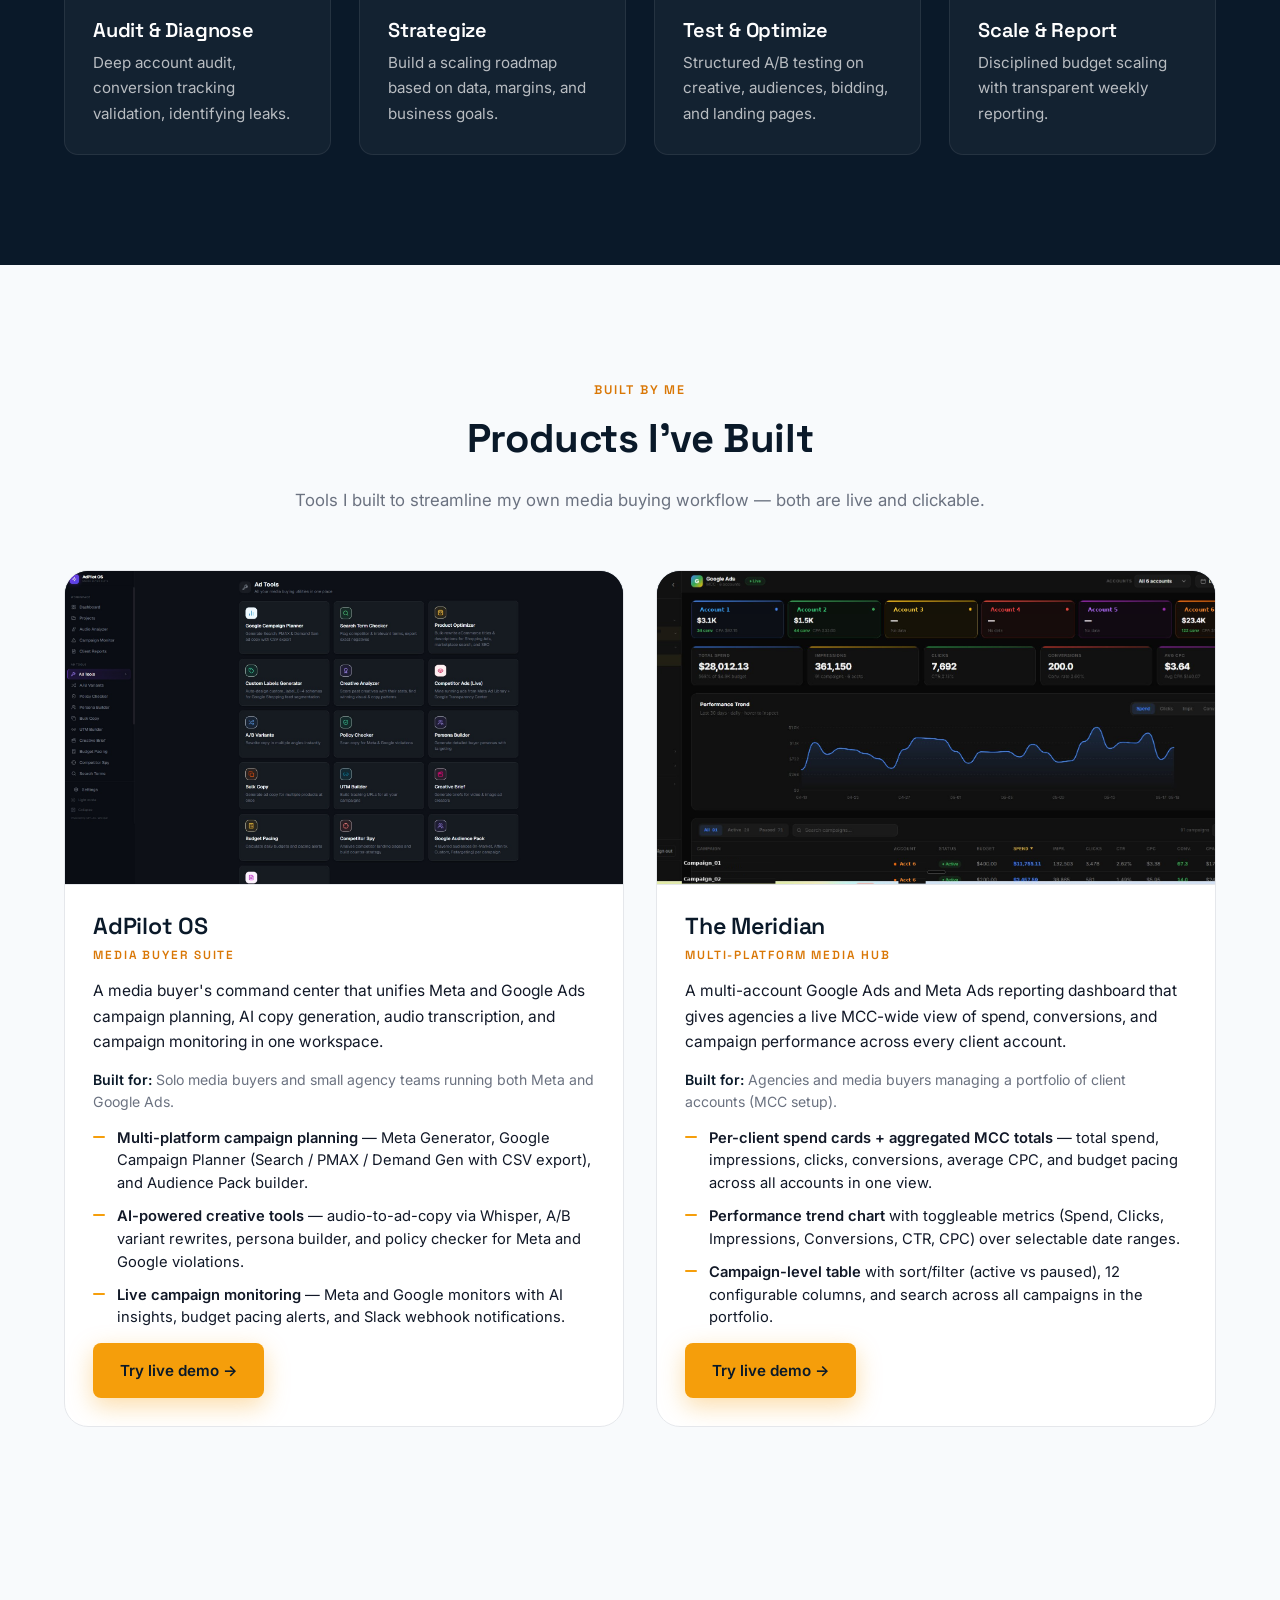
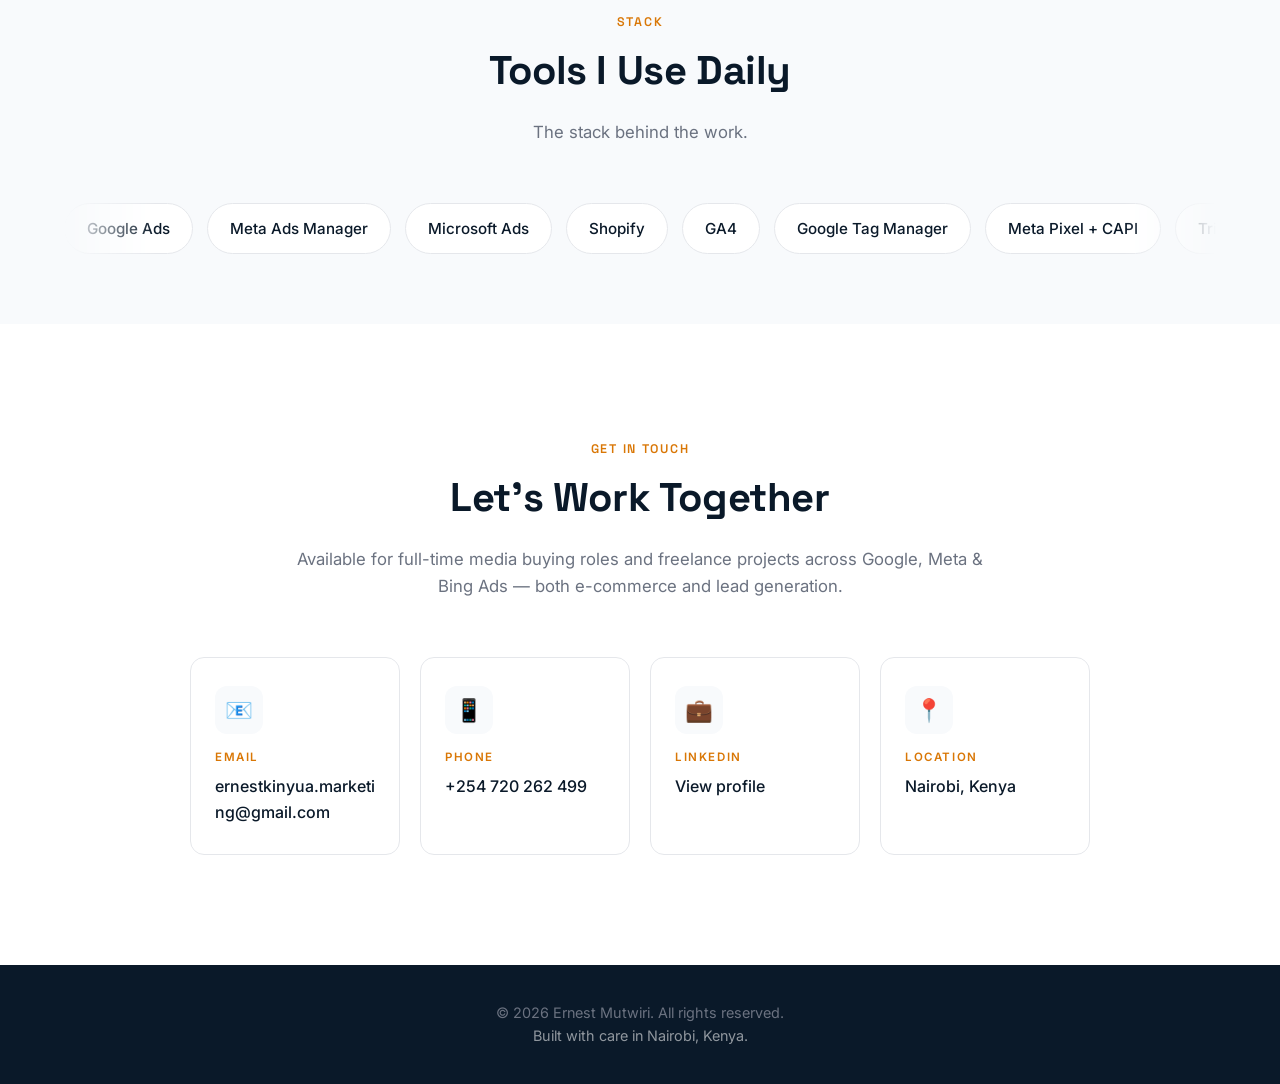
==== commit af940918: "Remove Certifications section entirely (markup, content, nav link, renderer, CSS)" ====
--- a/index.html
+++ b/index.html
@@ -138,18 +138,6 @@
           <p class="subheading" data-content="apps.subheading"></p>
         </div>
         <div class="apps-grid reveal" data-content="apps.items"></div>
-      </div>
-    </section>
-
-    <!-- ==================== CERTIFICATIONS ==================== -->
-    <section class="certifications" id="certifications">
-      <div class="container">
-        <div class="section-head reveal">
-          <span class="eyebrow">Credentials</span>
-          <h2 data-content="certifications.heading"></h2>
-          <p class="subheading" data-content="certifications.subheading"></p>
-        </div>
-        <div class="certs-grid reveal" data-content="certifications.items"></div>
       </div>
     </section>
 
@@ -301,16 +289,6 @@
               <p>${escape(s.description)}</p>
             </article>`).join(""),
 
-        "certifications.items": (items) =>
-          items.map(c => `
-            <div class="cert">
-              <span class="badge" aria-hidden="true">${initials(c.issuer)}</span>
-              <div class="body">
-                <strong>${escape(c.name)}</strong>
-                <span>${escape(c.issuer)}</span>
-              </div>
-            </div>`).join(""),
-
         "tools.items": (items) =>
           items.map(t => `<span class="tool-chip">${escape(t)}</span>`).join(""),
 
@@ -414,9 +392,6 @@
           .replace(/>/g, "&gt;")
           .replace(/"/g, "&quot;");
       }
-      function initials(s) {
-        return String(s).split(/\s+/).map(w => w[0]).join("").slice(0, 2).toUpperCase();
-      }
       function setMeta(name, value) {
         let el = document.querySelector(`meta[name="${name}"]`);
         if (!el) { el = document.createElement("meta"); el.setAttribute("name", name); document.head.appendChild(el); }
--- a/styles.css
+++ b/styles.css
@@ -544,37 +544,6 @@
 .app-screenshot img { position: relative; z-index: 1; }
 
 /* =============================================================================
-   CERTIFICATIONS
-   ============================================================================= */
-.certs-grid {
-  display: grid; gap: 16px;
-  grid-template-columns: 1fr;
-}
-@media (min-width: 768px) { .certs-grid { grid-template-columns: repeat(2, 1fr); } }
-@media (min-width: 1024px) { .certs-grid { grid-template-columns: repeat(3, 1fr); } }
-
-.cert {
-  display: flex; align-items: flex-start; gap: 16px;
-  background: var(--white);
-  border: 1px solid var(--grey-light);
-  border-radius: var(--radius);
-  padding: 22px;
-  transition: transform 0.2s ease, box-shadow 0.2s ease;
-}
-.cert:hover { transform: translateY(-2px); box-shadow: var(--shadow); }
-.cert .badge {
-  flex: 0 0 auto;
-  width: 44px; height: 44px;
-  background: var(--gold); color: var(--navy);
-  border-radius: 10px;
-  display: inline-flex; align-items: center; justify-content: center;
-  font-weight: 700; font-family: var(--font-heading);
-  font-size: 1.05rem;
-}
-.cert .body strong { display: block; color: var(--navy); font-size: 0.98rem; margin-bottom: 2px; }
-.cert .body span   { color: var(--grey); font-size: 0.88rem; }
-
-/* =============================================================================
    TOOLS  (marquee chips)
    ============================================================================= */
 .tools { background: var(--offwhite); padding-top: 70px; padding-bottom: 70px; }
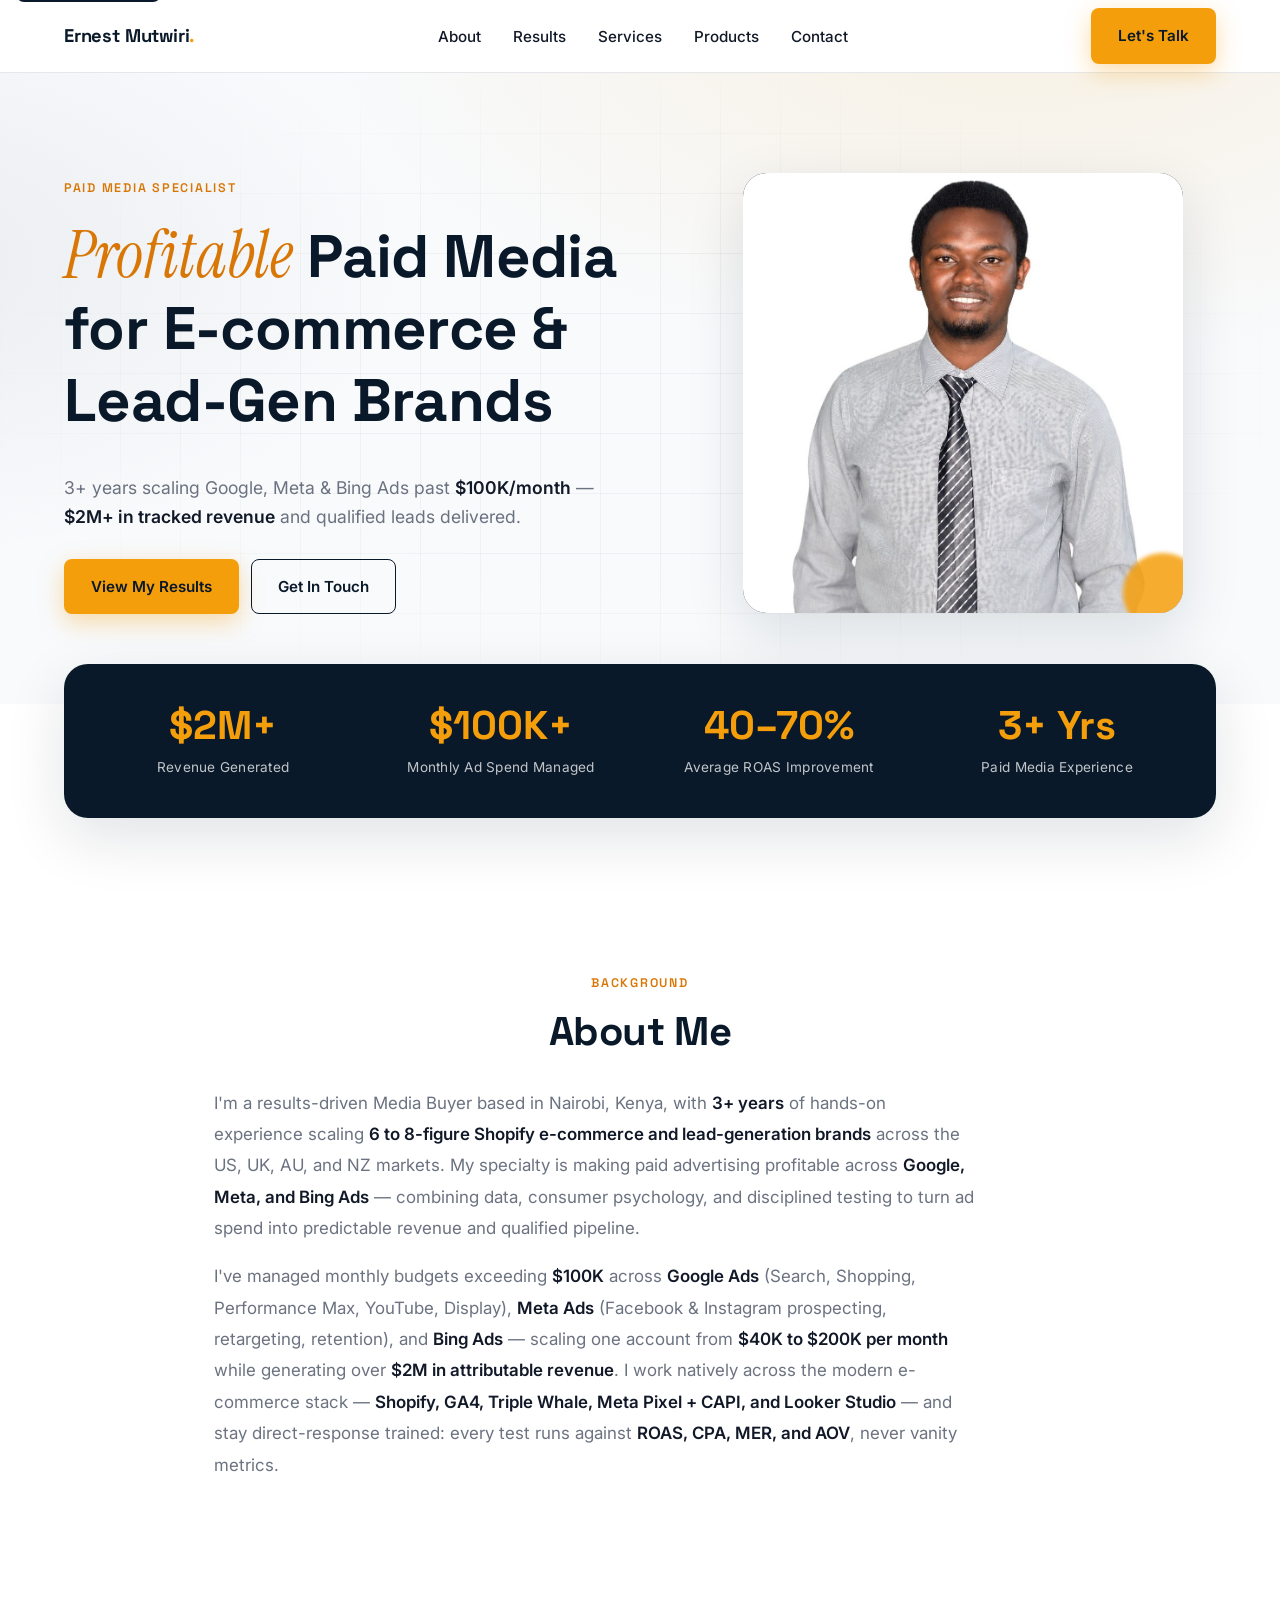
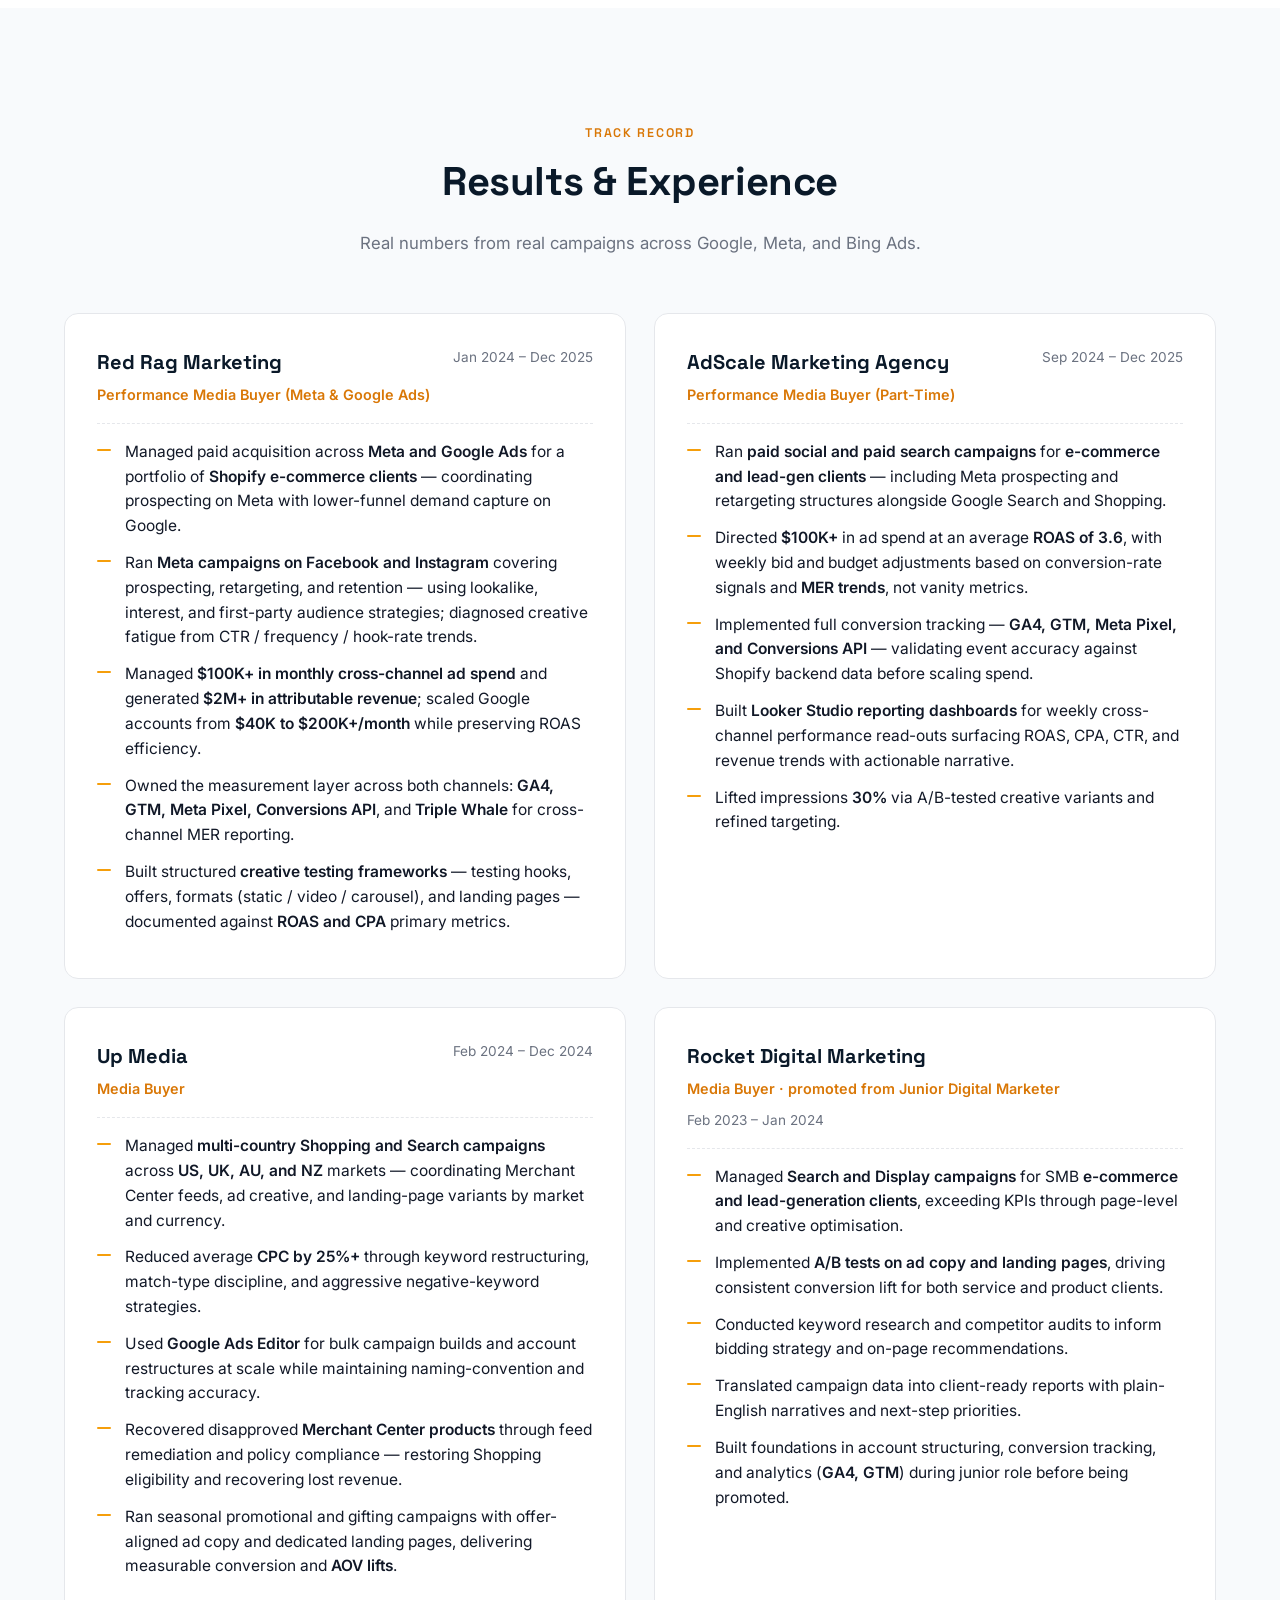
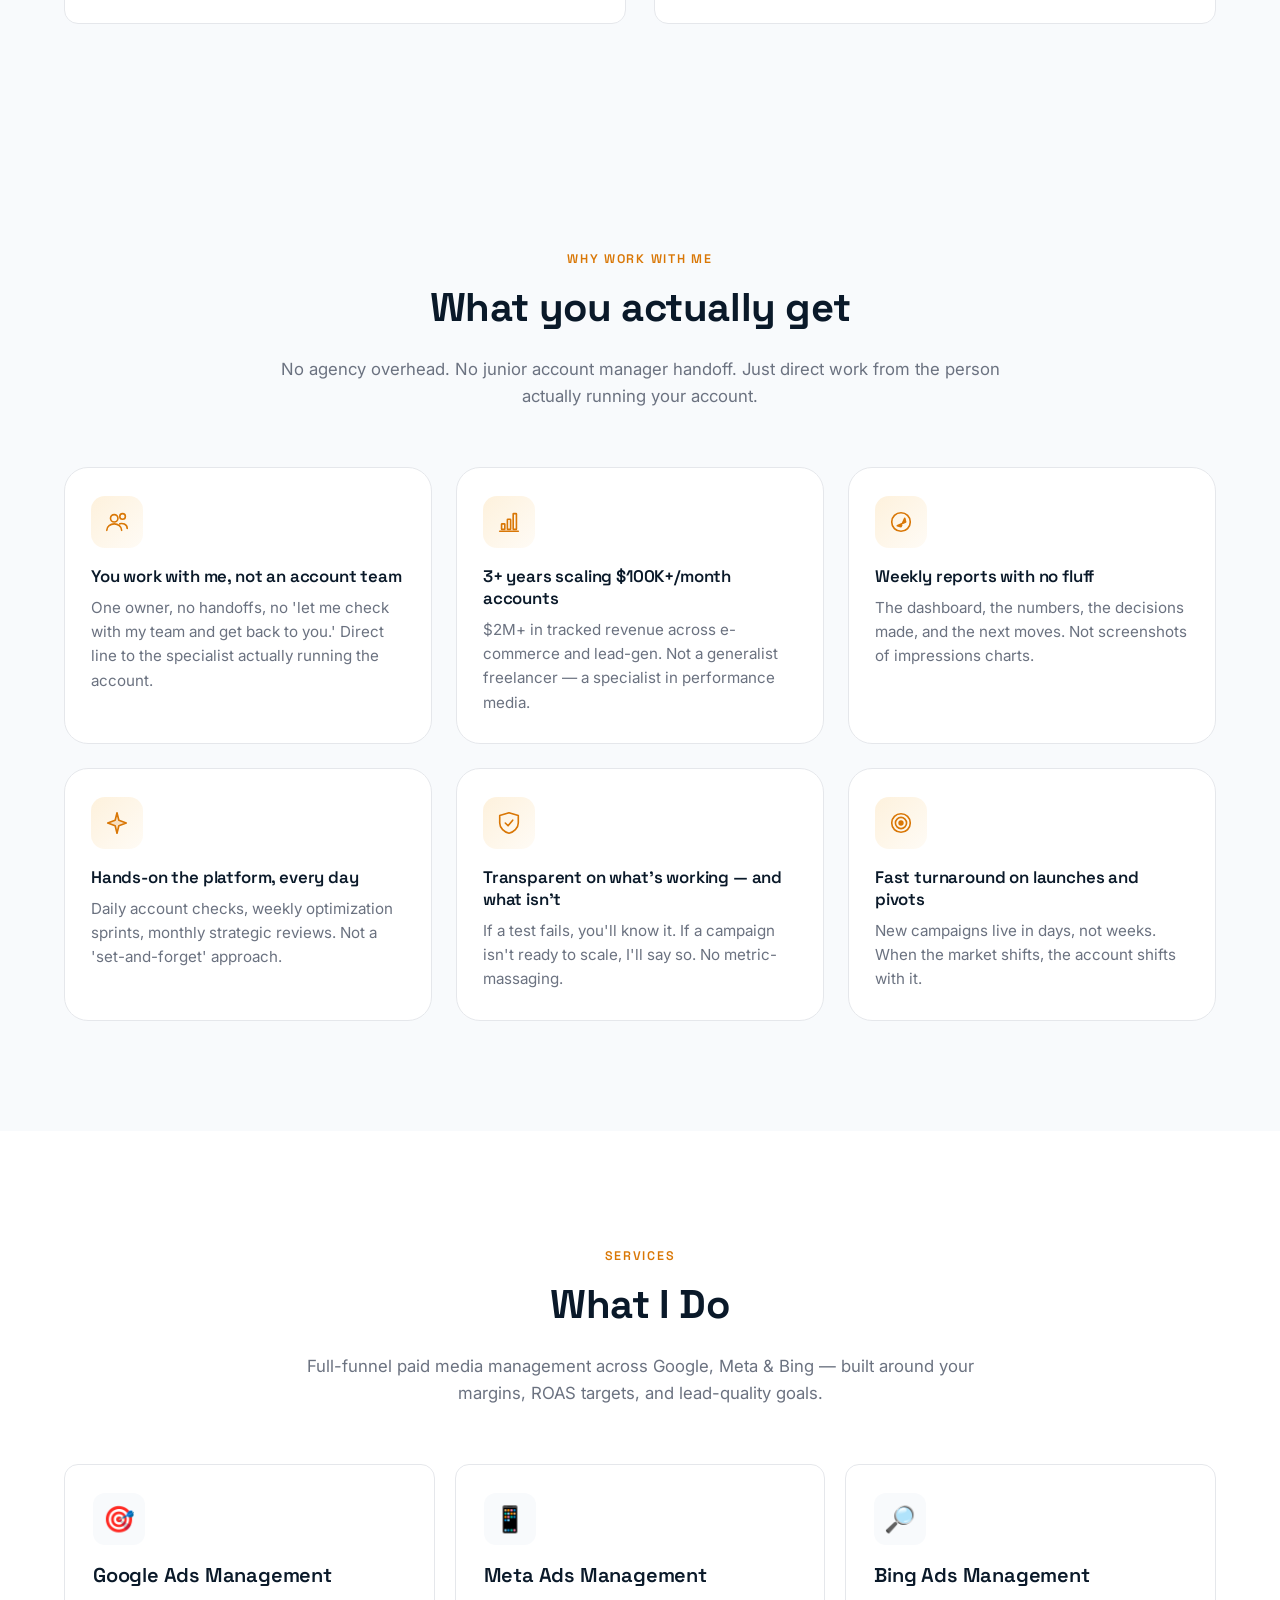
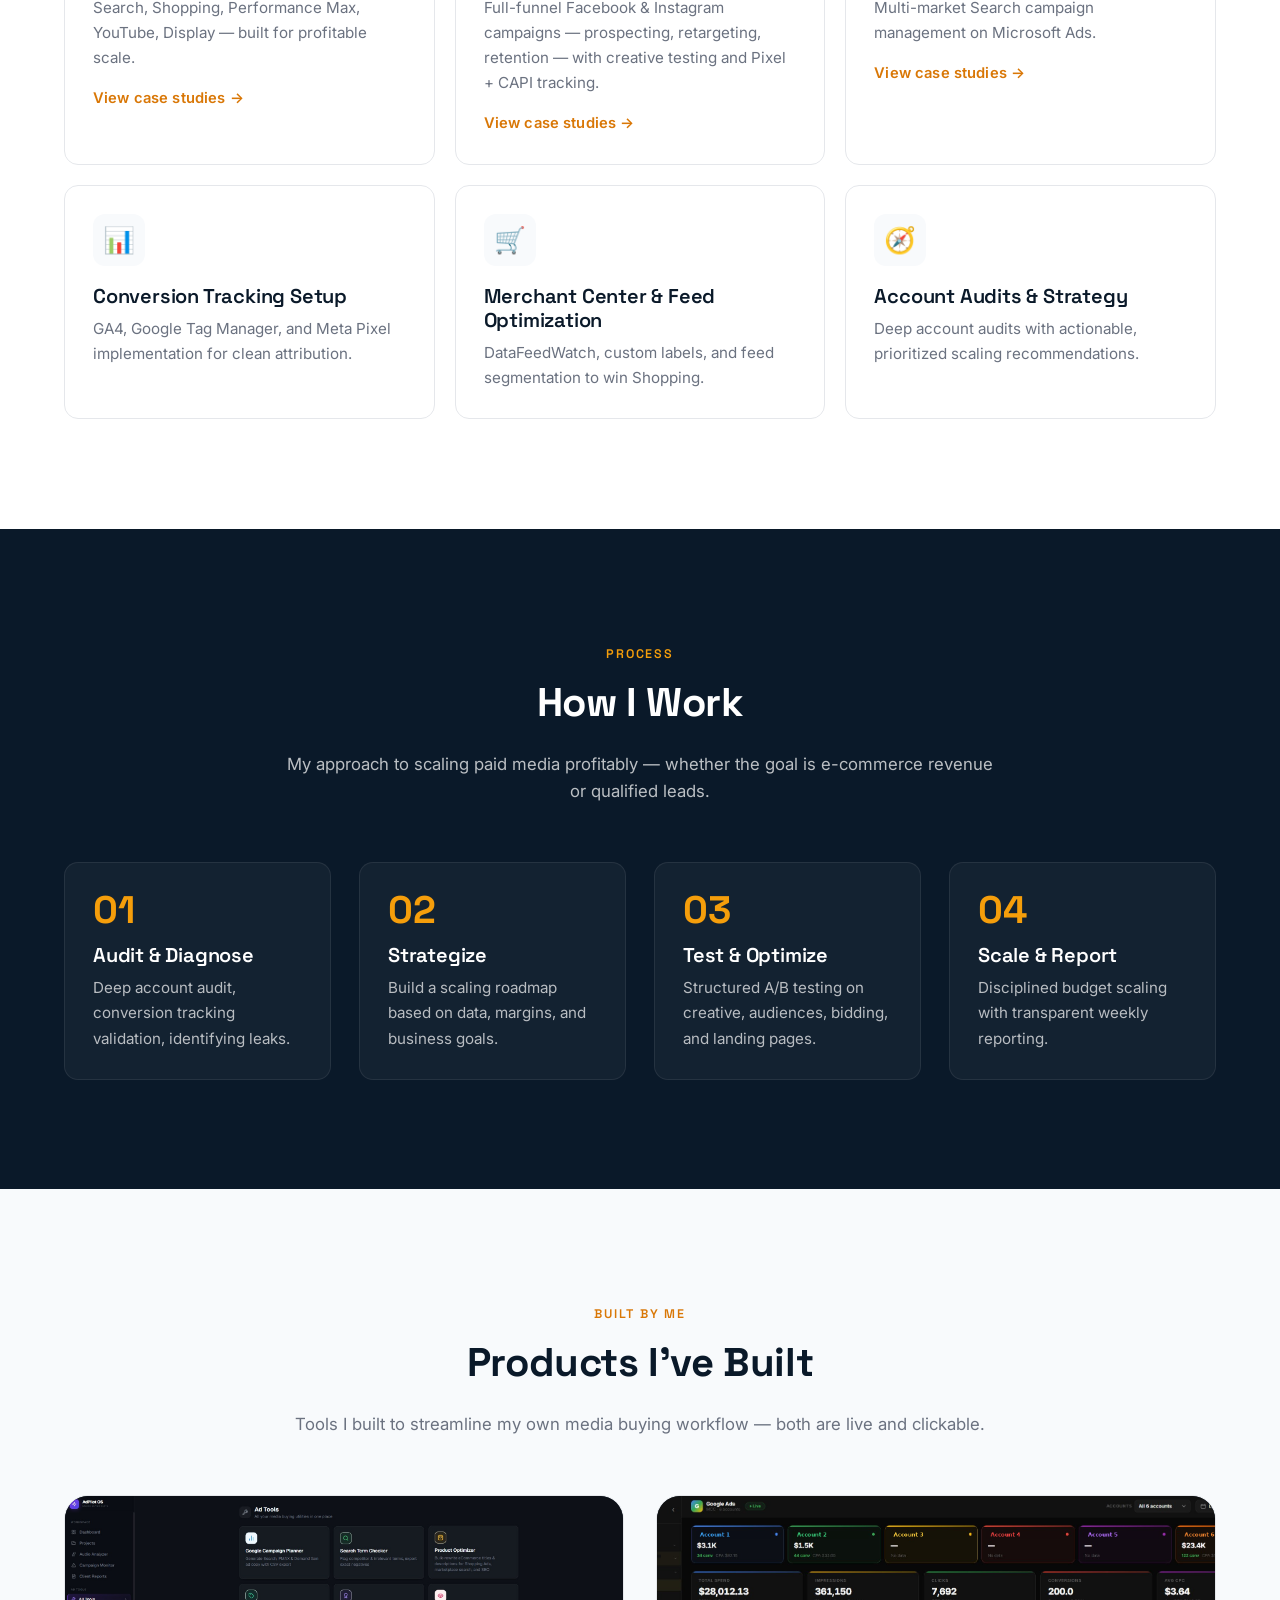
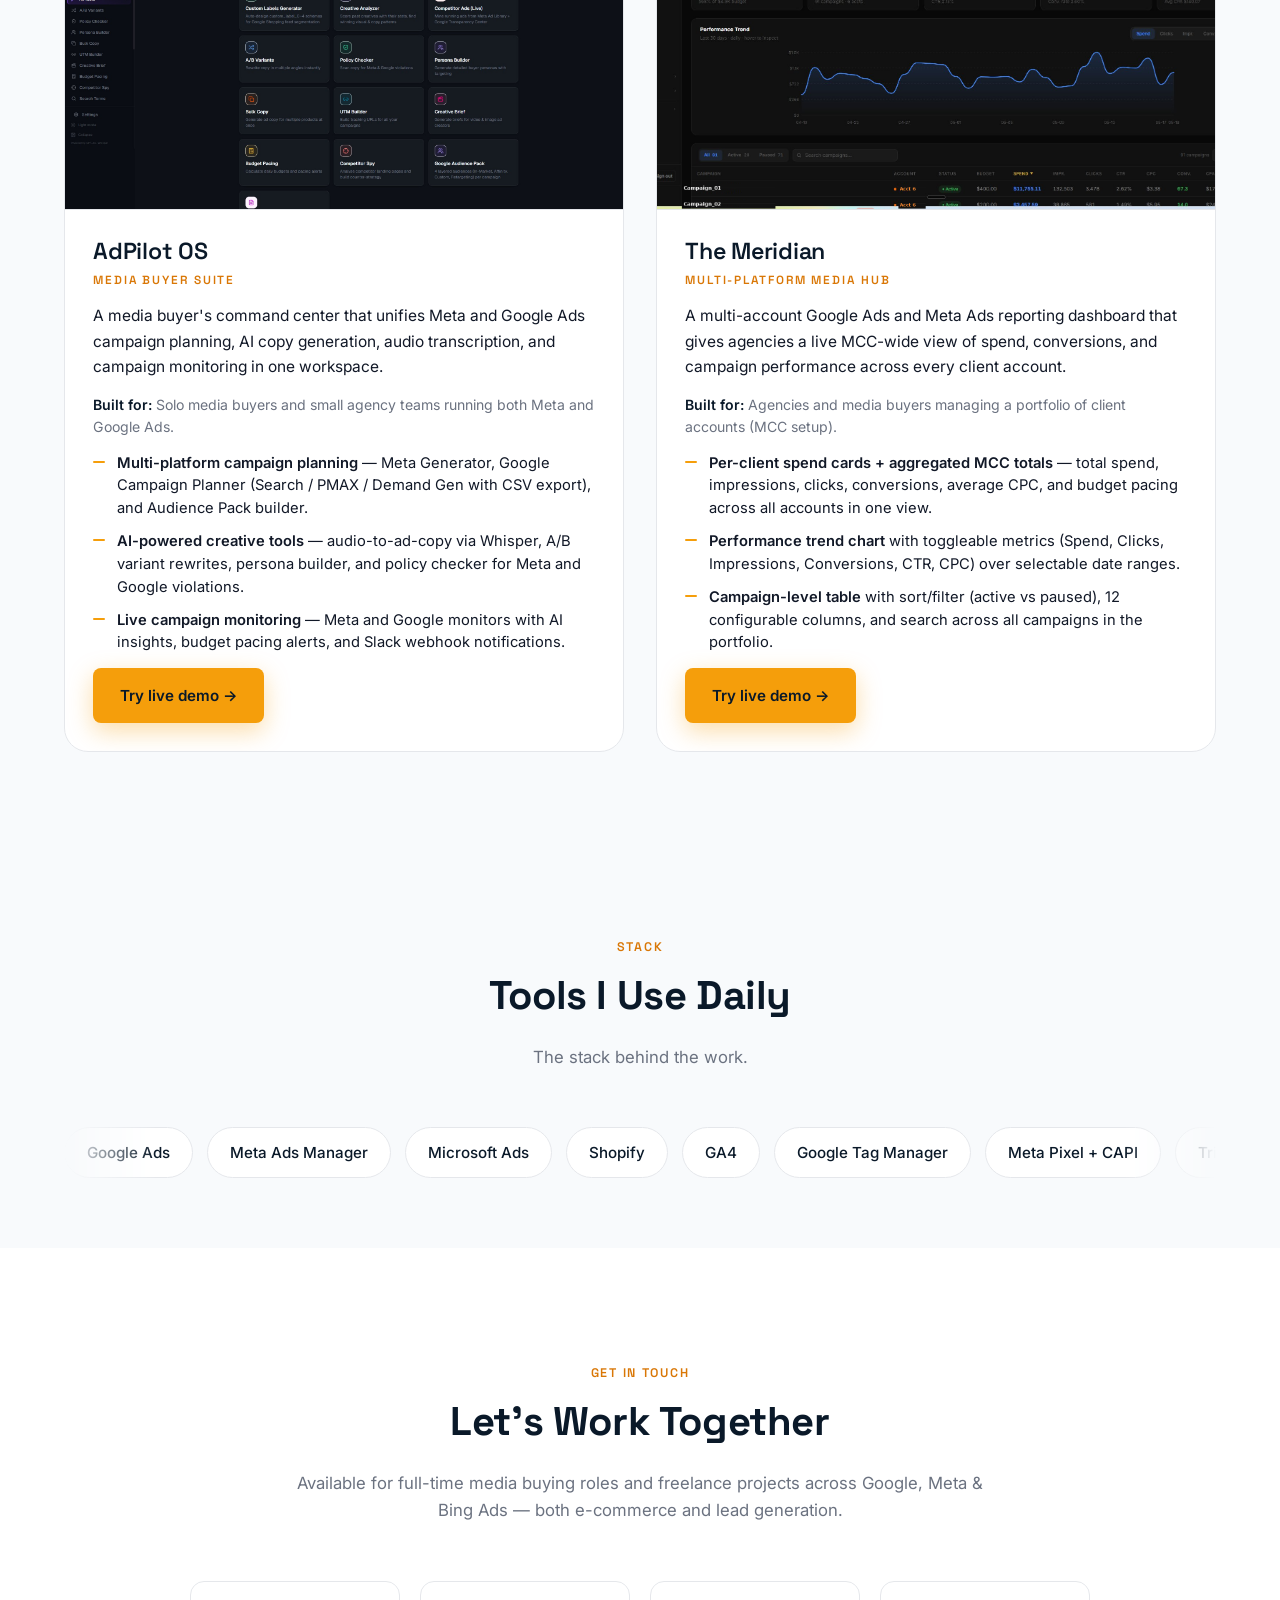
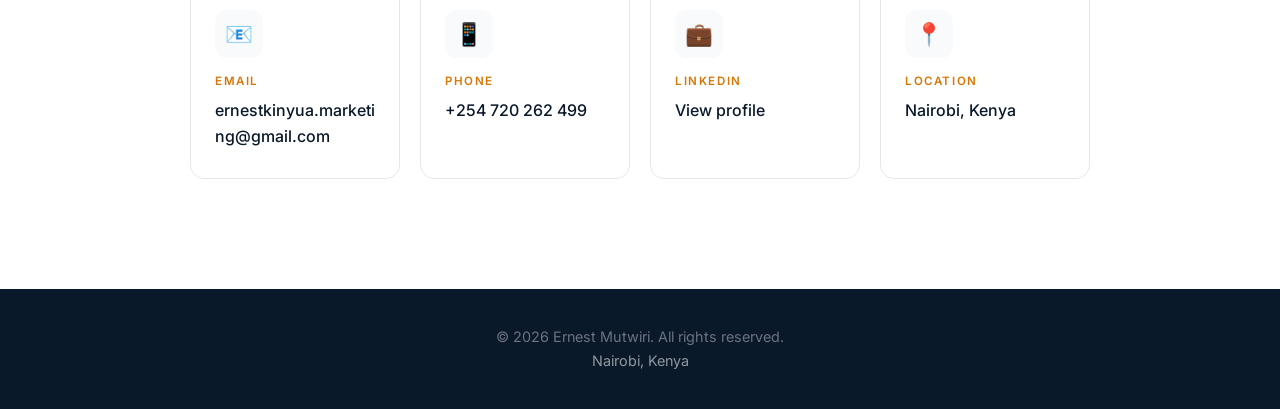
==== commit 6ffcbdf0: "Rebrand to Paid Media Specialist and overhaul case-study UX (Why Hire Me section, compact 3-per-row " ====
--- a/index.html
+++ b/index.html
@@ -6,13 +6,13 @@
   <meta name="theme-color" content="#0A1929" />
 
   <!-- Primary SEO -->
-  <title>Ernest Mutwiri — Performance Media Buyer | Google, Meta &amp; Bing Ads</title>
-  <meta name="description" content="Performance Media Buyer with 3+ years scaling e-commerce brands across Google, Meta, and Bing Ads. $2M+ in tracked revenue generated." />
+  <title>Ernest Mutwiri — Paid Media Specialist | Google, Meta &amp; Bing Ads</title>
+  <meta name="description" content="Paid Media Specialist with 3+ years scaling e-commerce brands across Google, Meta, and Bing Ads. $2M+ in tracked revenue generated." />
   <meta name="author" content="Ernest Mutwiri" />
 
   <!-- Open Graph / Social -->
   <meta property="og:type" content="website" />
-  <meta property="og:title" content="Ernest Mutwiri — Performance Media Buyer" />
+  <meta property="og:title" content="Ernest Mutwiri — Paid Media Specialist" />
   <meta property="og:description" content="3+ years scaling e-commerce brands across Google, Meta & Bing Ads. $2M+ in tracked revenue." />
   <meta property="og:image" content="assets/og-image.jpg" />
   <meta name="twitter:card" content="summary_large_image" />
@@ -23,7 +23,7 @@
   <!-- Google Fonts -->
   <link rel="preconnect" href="https://fonts.googleapis.com" />
   <link rel="preconnect" href="https://fonts.gstatic.com" crossorigin />
-  <link href="https://fonts.googleapis.com/css2?family=Inter:wght@400;500;600;700&family=Space+Grotesk:wght@500;600;700&display=swap" rel="stylesheet" />
+  <link href="https://fonts.googleapis.com/css2?family=Inter:wght@400;500;600;700&family=Instrument+Serif:ital@0;1&family=Space+Grotesk:wght@500;600;700&display=swap" rel="stylesheet" />
 
   <link rel="stylesheet" href="styles.css" />
 </head>
@@ -102,6 +102,18 @@
           <p class="subheading" data-content="results.subheading"></p>
         </div>
         <div class="results-grid reveal" data-content="results.cards"></div>
+      </div>
+    </section>
+
+    <!-- ==================== WHY HIRE ME ==================== -->
+    <section class="why-hire-me" id="why">
+      <div class="container">
+        <div class="section-head reveal">
+          <span class="eyebrow" data-content="whyHireMe.eyebrow"></span>
+          <h2 data-content="whyHireMe.heading"></h2>
+          <p class="subheading" data-content="whyHireMe.subheading"></p>
+        </div>
+        <div class="why-grid reveal" data-content="whyHireMe.items"></div>
       </div>
     </section>
 
@@ -203,6 +215,7 @@
   <script type="application/ld+json" id="ld-person"></script>
 
   <!-- ==================== CONTENT + RENDER ==================== -->
+  <script src="icons.js"></script>
   <script src="content.js"></script>
   <script>
     /* -------------------------------------------------------------------------
@@ -233,8 +246,15 @@
       const fmt = (s) =>
         String(s).replace(/\*\*(.+?)\*\*/g, "<strong>$1</strong>");
 
+      // Heading-only accent: *word* -> <em class="hero-accent">word</em>
+      // (Applied after **bold** so the patterns don't collide.)
+      const fmtHeading = (s) =>
+        fmt(escape(s)).replace(/\*(.+?)\*/g, '<em class="hero-accent">$1</em>');
+
       // Renderers for collections we don't want to express as raw strings
       const RENDERERS = {
+        "hero.heading": (s) => fmtHeading(s),
+
         "nav.links": (links) =>
           links.map(l => `<li><a href="${l.href}">${escape(l.label)}</a></li>`).join(""),
 
@@ -291,6 +311,14 @@
 
         "tools.items": (items) =>
           items.map(t => `<span class="tool-chip">${escape(t)}</span>`).join(""),
+
+        "whyHireMe.items": (items) =>
+          items.map(it => `
+            <article class="why-card">
+              <span class="why-card__icon" aria-hidden="true">${(window.renderIcon ? window.renderIcon(it.icon) : "")}</span>
+              <h3>${fmt(escape(it.title))}</h3>
+              <p>${fmt(escape(it.body))}</p>
+            </article>`).join(""),
 
         "apps.items": (items) =>
           items.map(a => `
--- a/styles.css
+++ b/styles.css
@@ -254,6 +254,18 @@
 .hero h1 { margin-top: 8px; }
 .hero h1 .accent { color: var(--gold); }
 .hero .lede { font-size: 1.1rem; color: var(--grey); max-width: 560px; }
+
+/* Editorial accent — serif italic gold word inside a heading. Used on main hero and case-study heroes. */
+.hero-accent {
+  font-family: "Instrument Serif", "Times New Roman", serif;
+  font-style: italic;
+  font-weight: 400;
+  color: var(--gold-dark);
+  letter-spacing: -0.005em;
+  font-size: 1.08em;
+  line-height: 1;
+  display: inline-block;
+}
 .hero-ctas { display: flex; flex-wrap: wrap; gap: 12px; margin-top: 28px; }
 
 .hero-photo {
@@ -703,8 +715,18 @@
     var(--offwhite);
   border-bottom: 1px solid var(--grey-light);
 }
-.cs-hero h1 { max-width: 780px; }
-.cs-hero .lede { font-size: 1.1rem; color: var(--grey); max-width: 640px; margin-bottom: 32px; }
+.cs-hero h1 {
+  max-width: 880px;
+  font-size: clamp(2.4rem, 5.5vw + 1rem, 4.5rem);
+  line-height: 1.05;
+  letter-spacing: -0.02em;
+  margin-bottom: 24px;
+}
+.cs-hero .eyebrow {
+  font-size: 0.82rem;
+  letter-spacing: 0.2em;
+}
+.cs-hero .lede { font-size: 1.15rem; color: var(--grey); max-width: 640px; margin-bottom: 32px; }
 
 .cs-headline-metrics {
   display: grid; gap: 14px;
@@ -831,6 +853,414 @@
   border: 1px solid var(--grey-light);
 }
 .cs-screenshot img { width: 100%; height: auto; display: block; }
+
+/* =============================================================================
+   CASE STUDY — "How I Fix" approach grid
+   ============================================================================= */
+.cs-fix {
+  background: var(--white);
+  border-bottom: 1px solid var(--grey-light);
+}
+.cs-fix-grid {
+  display: grid;
+  gap: 20px;
+  grid-template-columns: 1fr;
+}
+@media (min-width: 640px)  { .cs-fix-grid { grid-template-columns: repeat(2, 1fr); } }
+@media (min-width: 1024px) { .cs-fix-grid { grid-template-columns: repeat(3, 1fr); gap: 24px; } }
+
+.cs-fix-card {
+  background: var(--white);
+  border: 1px solid var(--grey-light);
+  border-radius: var(--radius-lg);
+  padding: 28px 26px;
+  transition: transform 0.25s ease, box-shadow 0.25s ease, border-color 0.25s ease;
+  position: relative;
+  overflow: hidden;
+}
+.cs-fix-card::after {
+  content: "";
+  position: absolute; left: 0; bottom: 0;
+  height: 3px; width: 0;
+  background: var(--gold);
+  transition: width 0.3s ease;
+}
+.cs-fix-card:hover {
+  transform: translateY(-4px);
+  box-shadow: var(--shadow);
+  border-color: var(--gold);
+}
+.cs-fix-card:hover::after { width: 100%; }
+
+.cs-fix-card__icon {
+  display: inline-flex; align-items: center; justify-content: center;
+  width: 52px; height: 52px;
+  background: linear-gradient(135deg, rgba(245,158,11,0.14), rgba(245,158,11,0.04));
+  border-radius: 14px;
+  margin-bottom: 18px;
+  color: var(--gold-dark);
+}
+.cs-fix-card__icon svg { width: 26px; height: 26px; }
+.cs-fix-card h3 {
+  font-size: 1.08rem;
+  color: var(--navy);
+  margin: 0 0 8px;
+  font-weight: 600;
+  line-height: 1.3;
+}
+.cs-fix-card p {
+  color: var(--grey);
+  margin: 0;
+  font-size: 0.95rem;
+  line-height: 1.6;
+}
+
+/* =============================================================================
+   CASE STUDY — "My Process" 4-phase milestone track
+   ============================================================================= */
+.cs-process {
+  background: var(--offwhite);
+  border-bottom: 1px solid var(--grey-light);
+}
+.cs-process-track {
+  display: grid;
+  gap: 28px;
+  grid-template-columns: 1fr;
+  position: relative;
+}
+@media (min-width: 900px) {
+  .cs-process-track {
+    grid-template-columns: repeat(4, 1fr);
+    gap: 16px;
+  }
+  /* Dashed connector line through the centers of the numbered nodes */
+  .cs-process-track::before {
+    content: "";
+    position: absolute;
+    top: 32px;
+    left: 12.5%;
+    right: 12.5%;
+    height: 2px;
+    background-image: linear-gradient(90deg, var(--grey-light) 50%, transparent 50%);
+    background-size: 12px 2px;
+    background-repeat: repeat-x;
+    z-index: 0;
+  }
+}
+
+.cs-process-phase {
+  position: relative;
+  padding: 0 4px;
+  text-align: center;
+}
+.cs-process-phase__number {
+  display: inline-flex; align-items: center; justify-content: center;
+  width: 64px; height: 64px;
+  background: var(--navy);
+  color: var(--gold);
+  font-family: var(--font-heading);
+  font-size: 1.4rem; font-weight: 700;
+  border-radius: 50%;
+  border: 4px solid var(--offwhite);
+  margin-bottom: 18px;
+  position: relative; z-index: 1;
+  box-shadow: 0 6px 18px rgba(10, 25, 41, 0.18);
+}
+.cs-process-phase__name {
+  font-family: var(--font-heading);
+  font-size: 1.02rem;
+  font-weight: 700;
+  color: var(--navy);
+  margin: 0 0 4px;
+  text-transform: uppercase;
+  letter-spacing: 0.04em;
+}
+.cs-process-phase__weeks {
+  display: block;
+  font-size: 0.74rem;
+  text-transform: uppercase;
+  letter-spacing: 0.14em;
+  color: var(--gold-dark);
+  font-weight: 600;
+  margin-bottom: 14px;
+}
+.cs-process-phase__bullets {
+  list-style: none;
+  padding: 0;
+  margin: 0 auto;
+  text-align: left;
+  max-width: 260px;
+}
+.cs-process-phase__bullets li {
+  position: relative;
+  padding-left: 18px;
+  margin-bottom: 8px;
+  font-size: 0.9rem;
+  color: var(--text);
+  line-height: 1.55;
+}
+.cs-process-phase__bullets li::before {
+  content: "";
+  position: absolute; left: 0; top: 9px;
+  width: 10px; height: 2px;
+  background: var(--gold);
+  border-radius: 2px;
+}
+
+/* =============================================================================
+   CASE STUDY — Compact studies grid (3 per row on desktop)
+   ============================================================================= */
+.cs-studies-grid {
+  display: grid;
+  gap: 24px;
+  grid-template-columns: repeat(auto-fit, minmax(300px, 1fr));
+  align-items: start; /* expanding one card must not stretch its row neighbors */
+}
+
+.cs-card-compact {
+  background: var(--white);
+  border: 1px solid var(--grey-light);
+  border-radius: var(--radius-lg);
+  padding: 28px 26px;
+  display: flex;
+  flex-direction: column;
+  position: relative;
+  overflow: hidden;
+  transition: transform 0.25s ease, box-shadow 0.25s ease, border-color 0.25s ease;
+}
+.cs-card-compact::after {
+  content: "";
+  position: absolute; left: 0; bottom: 0;
+  height: 3px; width: 0;
+  background: var(--gold);
+  transition: width 0.3s ease;
+}
+.cs-card-compact:hover {
+  transform: translateY(-4px);
+  box-shadow: var(--shadow);
+  border-color: var(--gold);
+}
+.cs-card-compact:hover::after { width: 100%; }
+
+.cs-card-compact__head {
+  display: flex; gap: 14px; align-items: flex-start;
+  margin-bottom: 10px;
+}
+.cs-card-compact__num {
+  flex: 0 0 auto;
+  font-family: var(--font-heading);
+  font-size: 1rem; font-weight: 700;
+  color: var(--gold);
+  background: var(--navy);
+  width: 42px; height: 42px;
+  border-radius: 10px;
+  display: inline-flex; align-items: center; justify-content: center;
+}
+.cs-card-compact__title {
+  margin: 6px 0 0;
+  font-size: 1.05rem;
+  color: var(--navy);
+  font-weight: 600;
+  line-height: 1.3;
+  font-family: var(--font-heading);
+}
+.cs-card-compact__meta {
+  font-size: 0.76rem;
+  color: var(--grey);
+  margin: 0 0 14px;
+  letter-spacing: 0.01em;
+  text-transform: uppercase;
+  font-weight: 500;
+}
+.cs-card-compact__challenge {
+  font-size: 0.92rem;
+  color: var(--text);
+  line-height: 1.55;
+  margin: 0 0 20px;
+  display: -webkit-box;
+  -webkit-line-clamp: 5;
+  -webkit-box-orient: vertical;
+  overflow: hidden;
+}
+.cs-card-compact__metrics {
+  display: grid;
+  gap: 8px;
+  grid-template-columns: repeat(auto-fit, minmax(70px, 1fr));
+  margin-top: auto;
+  padding-top: 16px;
+  border-top: 1px dashed var(--grey-light);
+}
+.cs-card-compact__metric {
+  background: var(--offwhite);
+  border-radius: 10px;
+  padding: 10px 8px;
+  text-align: center;
+}
+.cs-card-compact__metric .value {
+  display: block;
+  font-family: var(--font-heading);
+  font-size: 0.95rem;
+  color: var(--navy);
+  font-weight: 700;
+  line-height: 1.1;
+}
+.cs-card-compact__metric .label {
+  display: block;
+  margin-top: 4px;
+  color: var(--grey);
+  font-size: 0.68rem;
+  line-height: 1.3;
+}
+
+/* ----- Expand / collapse states ----- */
+.cs-card-compact__expanded { display: none; }
+.cs-card-compact[data-expanded="true"] .cs-card-compact__expanded { display: block; }
+.cs-card-compact[data-expanded="true"] .cs-card-compact__metrics--preview { display: none; }
+.cs-card-compact[data-expanded="true"] .cs-card-compact__challenge {
+  display: block;
+  -webkit-line-clamp: unset;
+  -webkit-box-orient: initial;
+  overflow: visible;
+}
+
+/* Expanded content (Approach + full Results) inside the card */
+.cs-card-compact__h4 {
+  font-family: var(--font-heading);
+  font-size: 0.72rem;
+  font-weight: 600;
+  letter-spacing: 0.14em;
+  text-transform: uppercase;
+  color: var(--gold-dark);
+  margin: 18px 0 10px;
+}
+.cs-card-compact__approach {
+  list-style: none;
+  padding: 0;
+  margin: 0;
+}
+.cs-card-compact__approach li {
+  position: relative;
+  padding-left: 18px;
+  margin-bottom: 8px;
+  font-size: 0.9rem;
+  line-height: 1.55;
+  color: var(--text);
+}
+.cs-card-compact__approach li::before {
+  content: "";
+  position: absolute; left: 0; top: 9px;
+  width: 10px; height: 2px;
+  background: var(--gold);
+  border-radius: 2px;
+}
+.cs-card-compact__metrics--full {
+  grid-template-columns: repeat(auto-fit, minmax(100px, 1fr));
+  margin-top: 8px;
+  padding-top: 0;
+  border-top: none;
+}
+
+/* Toggle button — Read more / Show less */
+.cs-card-compact__toggle {
+  background: none;
+  border: none;
+  margin-top: 16px;
+  padding: 6px 0 0;
+  color: var(--gold-dark);
+  font-family: var(--font-heading);
+  font-weight: 600;
+  font-size: 0.88rem;
+  letter-spacing: 0.01em;
+  cursor: pointer;
+  display: inline-flex;
+  align-items: center;
+  gap: 6px;
+  align-self: flex-start;
+  transition: color 0.2s ease, gap 0.2s ease;
+}
+.cs-card-compact__toggle:hover { color: var(--gold); gap: 10px; }
+.cs-card-compact__toggle:focus-visible {
+  outline: 2px solid var(--gold);
+  outline-offset: 4px;
+  border-radius: 4px;
+}
+.cs-card-compact__toggle-icon {
+  display: inline-block;
+  font-size: 0.95em;
+  line-height: 1;
+}
+
+/* =============================================================================
+   WHY HIRE ME — shared card style (main page .why-grid + case study .cs-why-grid)
+   ============================================================================= */
+.why-hire-me {
+  background: var(--offwhite);
+}
+.cs-why {
+  background: var(--white);
+  border-bottom: 1px solid var(--grey-light);
+}
+.why-grid,
+.cs-why-grid {
+  display: grid;
+  gap: 20px;
+  grid-template-columns: 1fr;
+}
+@media (min-width: 640px) {
+  .why-grid,
+  .cs-why-grid { grid-template-columns: repeat(2, 1fr); }
+}
+@media (min-width: 1024px) {
+  .why-grid,
+  .cs-why-grid { grid-template-columns: repeat(3, 1fr); gap: 24px; }
+}
+
+.why-card {
+  background: var(--white);
+  border: 1px solid var(--grey-light);
+  border-radius: var(--radius-lg);
+  padding: 28px 26px;
+  position: relative;
+  overflow: hidden;
+  transition: transform 0.25s ease, box-shadow 0.25s ease, border-color 0.25s ease;
+}
+.cs-why .why-card { background: var(--offwhite); }
+.why-card::after {
+  content: "";
+  position: absolute; left: 0; bottom: 0;
+  height: 3px; width: 0;
+  background: var(--gold);
+  transition: width 0.3s ease;
+}
+.why-card:hover {
+  transform: translateY(-4px);
+  box-shadow: var(--shadow);
+  border-color: var(--gold);
+}
+.why-card:hover::after { width: 100%; }
+
+.why-card__icon {
+  display: inline-flex; align-items: center; justify-content: center;
+  width: 52px; height: 52px;
+  background: linear-gradient(135deg, rgba(245,158,11,0.14), rgba(245,158,11,0.04));
+  border-radius: 14px;
+  margin-bottom: 18px;
+  color: var(--gold-dark);
+}
+.why-card__icon svg { width: 26px; height: 26px; }
+.why-card h3 {
+  font-size: 1.05rem;
+  color: var(--navy);
+  margin: 0 0 8px;
+  font-weight: 600;
+  line-height: 1.3;
+}
+.why-card p {
+  color: var(--grey);
+  margin: 0;
+  font-size: 0.95rem;
+  line-height: 1.6;
+}
 
 /* Closing CTA on case study pages */
 .cs-cta { background: var(--navy); color: var(--white); text-align: center; }
